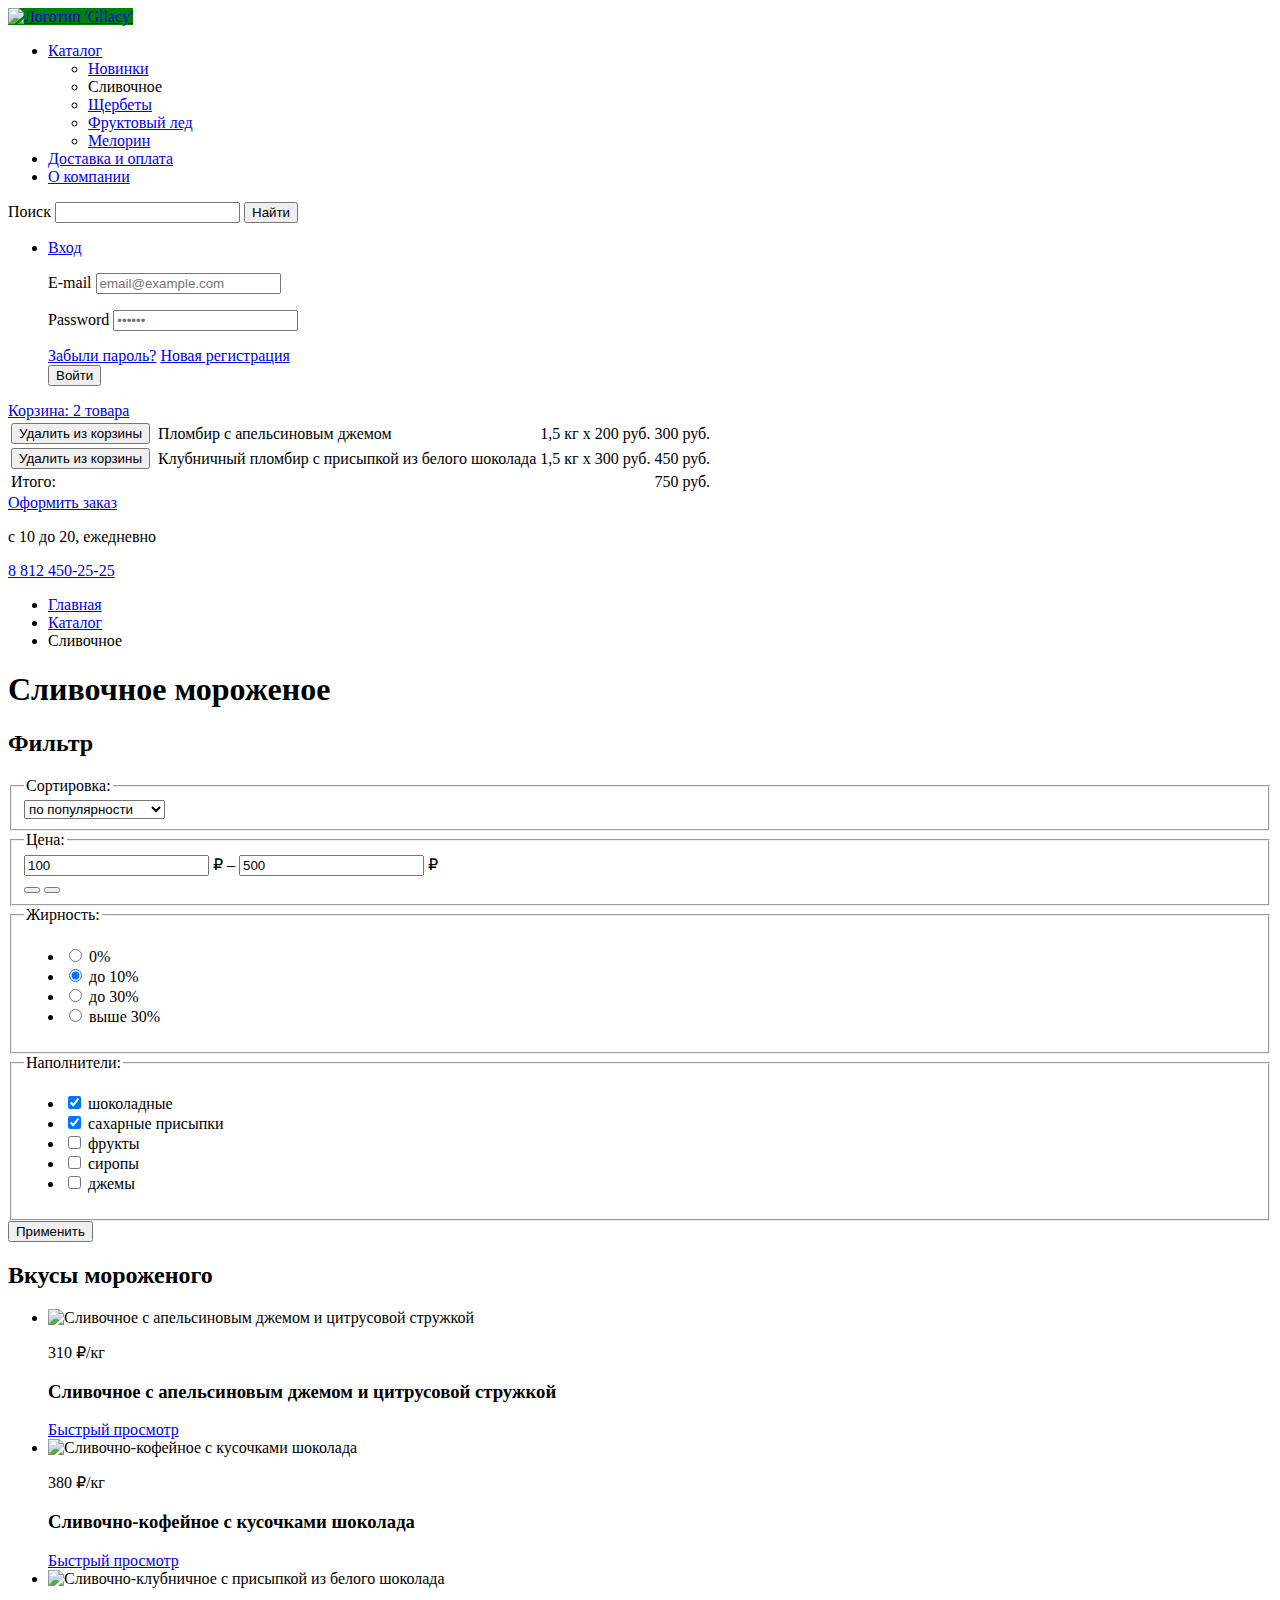
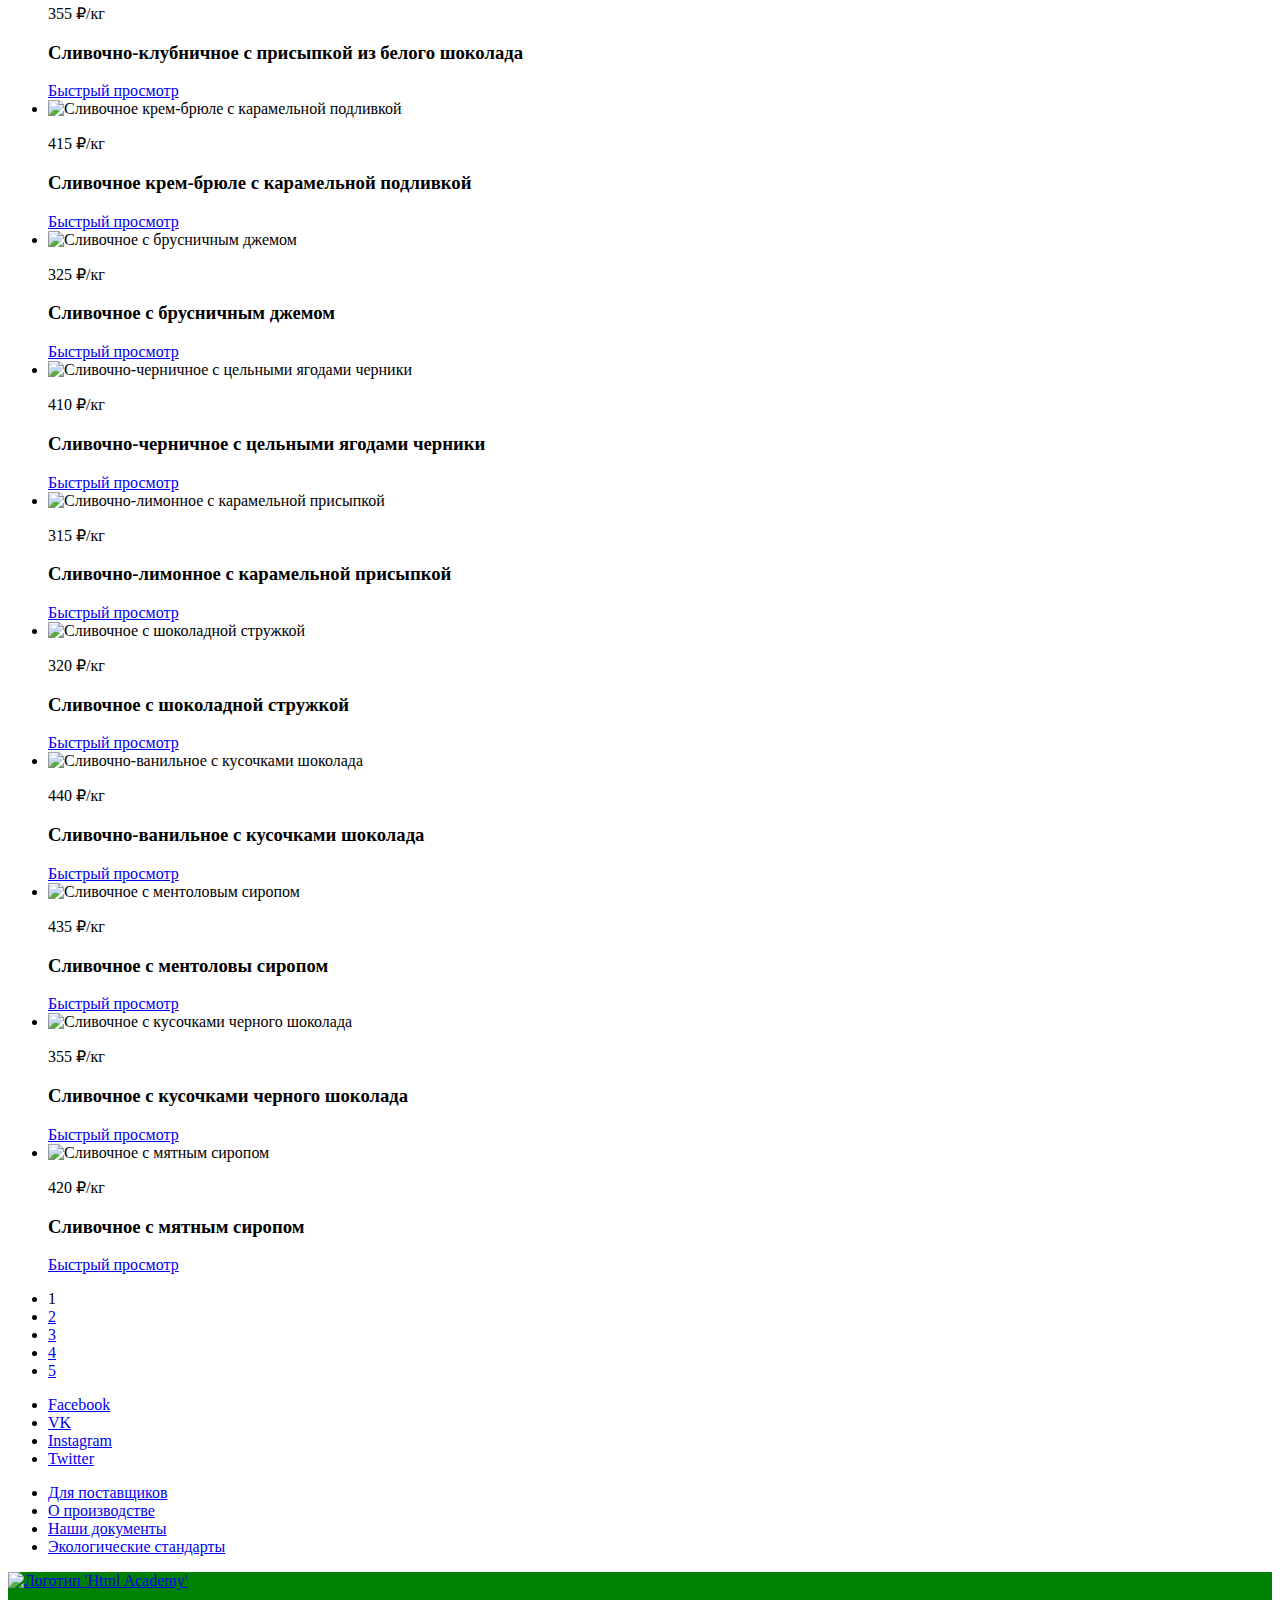
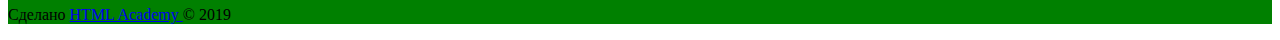
==== catalog.html @ eb8e4ccd "Выполняет разметку" ====
<!DOCTYPE html>
<html lang="ru">

<head>
  <meta charset="utf-8">
  <title>Сливочное мороженое: Gllacy</title>
</head>

<body class="page">

  <header class="page-header">
    <a class="logo-wrapper" href="index.html" style="background-color: green;">
      <img src="img/logo.svg" width="154" height="64" alt="Логотип 'Gllacy'" />
    </a>

    <nav class="nav">
      <ul class="nav__list">
        <li class="nav__item"><a href="#" aria-label="true">Каталог</a>
          <ul class="nav__submenu dropdown" aria-label="Подменю">
            <li class="nav__submenu-item"><a href="#">Новинки</a></li>
            <li class="nav__submenu-item"><a>Сливочное</a></li>
            <li class="nav__submenu-item"><a href="#">Щербеты</a></li>
            <li class="nav__submenu-item"><a href="#">Фруктовый лед</a></li>
            <li class="nav__submenu-item"><a href="#">Мелорин</a></li>
          </ul>
        </li>
        <li class="nav__item"><a href="#">Доставка и оплата</a></li>
        <li class="nav__item"><a href="#">О компании</a></li>
      </ul>
    </nav>

    <div class="header-user">
      <!-- Можно ли скрыть часть формы (aria-label, aria-haspopup) -->

      <form class="search" role="search" action="https://echo.htmlacademy.ru" method="GET">
        <label for="search-field">Поиск</label>
        <input class="search__input" type="search" name="search" id="search-field">
        <button class="search__btn" type="submit">Найти</button>
      </form>

      <ul class="header-user__list">
        <li class="header-user__item"><a href="#" aria-label="Войти в свой аккаунт" aria-haspopup="true">Вход</a>
          <form class="signin" action="https://echo.htmlacademy.ru" method="POST">
            <p>
              <label for="email-field">E-mail</label>
              <input class="signin__input" type="email" name="email" id="email-field" placeholder="email@example.com">
            </p>
            <p>
              <label for="password-field">Password</label>
              <input class="signin__input" type="password" name="password" id="password-field" placeholder="••••••">
            </p>
            <div class="signin__link-wrapper">
              <a class="signin__link" href="#">Забыли пароль?</a>
              <a class="signin__link" href="#">Новая регистрация</a>
            </div>
            <button class="signin__btn" type="submit">Войти</button>
          </form>
        </li>
      </ul>

      <div class="cart">
        <a class="cart__info" href="#" aria-haspopup="true"><span>Корзина: </span>2 товара</a>

        <table class="cart__table">
          <tr class="cart__table-row">
            <!-- кнопка или ссылка? -->
            <td class="cart__table-cell"><button class="cart__table-btn" type="button"><span>Удалить из
                  корзины</span></button></td>
            <td class="cart__table-cell"><img class="cart__table-img"></td>
            <td class="cart__table-cell">Пломбир с апельсиновым джемом</td>
            <td class="cart__table-cell">1,5 кг х 200 руб.</td>
            <td class="cart__table-cell">300 руб.</td>
          </tr>
          <tr class="cart__table-row">
            <td class="cart__table-cell"><button class="cart__table-btn" type="button"><span>Удалить из
                  корзины</span></button></td>
            <td class="cart__table-cell"><img class="cart__table-img"></td>
            <td class="cart__table-cell">Клубничный пломбир с присыпкой из белого шоколада</td>
            <td class="cart__table-cell">1,5 кг х 300 руб.</td>
            <td class="cart__table-cell">450 руб.</td>
          </tr>
          <tr>
            <td colspan="4">Итого:</td>
            <td>750 руб.</td>
          </tr>
        </table>

        <a class="cart__link" href="#">Оформить заказ</a>
      </div>
    </div>

    <div class="header-info">
      <p class="header-info__hours">с 10 до 20, ежедневно</p>
      <p class="header-info__contacts"><a href="tel:+88124502525">8 812 450-25-25</a></p>
    </div>
  </header>

  <main class="page-content">

    <ul class="breadcrumbs breadcrumbs__list">
      <li class="breadcrumbs__item"><a href="index.html" aria-label="На главную страницу">Главная</a></li>
      <li class="breadcrumbs__item"><a href="#" aria-label="В раздел с каталогом">Каталог</a></li>
      <li class="breadcrumbs__item"><a aria-current="page">Сливочное</a></li>
    </ul>
    <h1 class="page-title">Сливочное мороженое</h1>

    <section class="filter">
      <h2>Фильтр</h2>

      <form class="filter__form" action="https://echo.htmlacademy.ru" method="GET">
        <fieldset class="filter__sort">
          <legend class="filter__name">Сортировка:</legend>

          <select class="filter__select" name="sort" id="sort-field">
            <option class="filter__option" value="by-popularity">по популярности</option>
            <option class="filter__option" value="first-lower">сначала недорогие</option>
            <option class="filter__option" value="firt-higher">сначала дорогие</option>
            <option class="filter__option" value="by-fat-amount">по жирности</option>
          </select>
        </fieldset>

        <fieldset class="filter__price">
          <legend class="filter__name">Цена:</legend>

          <div class="filter__price-info">
            <input class="filter__num" type="number" name="min-price" value="100" id="min-input">
            <label class="filter__label" for="min-input">₽</label>
            <!-- не уверена -->
            <span> – </span>
            <input class="filter__num" type="number" name="max-price" value="500" id="max-input">
            <label class="filter__label" for="max-input">₽</label>
          </div>

          <div class="filter__price-range">
            <div class="filter__scale">
              <div class="filter__bar"></div>
            </div>
            <button class="filter__toggle-btn" type="button"></button>
            <button class="filter__toggle-btn" type="button"></button>
          </div>
        </fieldset>

        <fieldset class="filter__fat-amount">
          <legend class="filter__name">Жирность:</legend>

          <ul class="filter__list">
            <li class="filter__item">
              <input class="filter__radio" type="radio" name="fat-amount" id="zero" value="zero">
              <label for="zero">0%</label>
            </li>
            <li class="filter__item">
              <input class="filter__radio" type="radio" name="fat-amount" id="max-ten" value="max-ten" checked>
              <label for="max-ten">до 10%</label>
            </li>
            <li class="filter__item">
              <input class="filter__radio" type="radio" name="fat-amount" id="max-thirty" value="max-thirty">
              <label for="max-thirty">до 30%</label>
            </li>
            <li class="filter__item">
              <input class="filter__radio" type="radio" name="fat-amount" id="up-thirty" value="up-thirty">
              <label for="thirty-up">выше 30%</label>
            </li>
          </ul>
        </fieldset>

        <fieldset class="filter__toppings">
          <legend class="filter__name">Наполнители:</legend>

          <ul class="filter__list">
            <li class="filter__item">
              <input class="filter__checkbox" type="checkbox" name="chocolate" id="chocolate-field" checked>
              <label class="filter__label" for="chocolate-field">шоколадные</label>
            </li>
            <li class="filter__item">
              <input class="filter__checkbox" type="checkbox" name="sprinkles" id="sprinkles-field" checked>
              <label class="filter__label" for="sprinkles-field">сахарные присыпки</label>
            </li>
            <li class="filter__item">
              <input class="filter__checkbox" type="checkbox" name="fruit" id="fruit-field">
              <label class="filter__label" for="fruit-field">фрукты</label>
            </li>
            <li class="filter__item">
              <input class="filter__checkbox" type="checkbox" name="syrup" id="syrup-field">
              <label class="filter__label" for="syrup-field">сиропы</label>
            </li>
            <li class="filter__item">
              <input class="filter__checkbox" type="checkbox" name="jam" id="jam-field">
              <label class="filter__label" for="jam-field">джемы</label>
            </li>
          </ul>
        </fieldset>

        <button class="filter__submit" type="submit">Применить</button>
      </form>
    </section>

    <section class="products">
      <h2>Вкусы мороженого</h2>

      <ul class="products__list">
        <li class="products__item">
          <div class="products__img-wrapper">
            <img src="img/hit-1.jpg" width="267" height="267"
              alt="Сливочное с апельсиновым джемом и цитрусовой стружкой" aria-hidden="true">
          </div>

          <p class="products__price">310 ₽<span>/кг</span></p>
          <h3 class="products__title">Сливочное с апельсиновым джемом и цитрусовой стружкой</h3>
          <a class="products__link" href="#" aria-label="Перейти на детальную страницу">Быстрый просмотр</a>
        </li>

        <li class="products__item">
          <div class="products__img-wrapper">
            <img src="img/hit-1.jpg" width="267" height="267" alt="Сливочно-кофейное с кусочками шоколада"
              aria-hidden="true">
          </div>

          <p class="products__price">380 ₽<span>/кг</span></p>
          <h3 class="products__title">Сливочно-кофейное с кусочками шоколада</h3>
          <a class="products__link" href="#" aria-label="Перейти на детальную страницу">Быстрый просмотр</a>
        </li>

        <li class="products__item">
          <div class="products__img-wrapper">
            <img src="img/hit-1.jpg" width="267" height="267" alt="Сливочно-клубничное с присыпкой из белого шоколада"
              aria-hidden="true">
          </div>

          <p class="products__price">355 ₽<span>/кг</span></p>
          <h3 class="products__title">Сливочно-клубничное с присыпкой из белого шоколада</h3>
          <a class="products__link" href="#" aria-label="Перейти на детальную страницу">Быстрый просмотр</a>
        </li>

        <li class="products__item">
          <div class="products__img-wrapper">
            <img src="img/hit-1.jpg" width="267" height="267" alt="Сливочное крем-брюле с карамельной подливкой"
              aria-hidden="true">
          </div>

          <p class="products__price">415 ₽<span>/кг</span></p>
          <h3 class="products__title">Сливочное крем-брюле с карамельной подливкой</h3>
          <a class="products__link" href="#" aria-label="Перейти на детальную страницу">Быстрый просмотр</a>
        </li>

        <li class="products__item">
          <div class="products__img-wrapper">
            <img src="img/hit-1.jpg" width="267" height="267" alt="Сливочное с брусничным джемом" aria-hidden="true">
          </div>

          <p class="products__price">325 ₽<span>/кг</span></p>
          <h3 class="products__title">Сливочное с брусничным джемом</h3>
          <a class="products__link" href="#" aria-label="Перейти на детальную страницу">Быстрый просмотр</a>
        </li>

        <li class="products__item">
          <div class="products__img-wrapper">
            <img src="img/hit-1.jpg" width="267" height="267" alt="Сливочно-черничное с цельными ягодами черники"
              aria-hidden="true">
          </div>

          <p class="products__price">410 ₽<span>/кг</span></p>
          <h3 class="products__title">Сливочно-черничное с цельными ягодами черники</h3>
          <a class="products__link" href="#" aria-label="Перейти на детальную страницу">Быстрый просмотр</a>
        </li>

        <li class="products__item">
          <div class="products__img-wrapper">
            <img src="img/hit-1.jpg" width="267" height="267" alt="Сливочно-лимонное с карамельной присыпкой"
              aria-hidden="true">
          </div>

          <p class="products__price">315 ₽<span>/кг</span></p>
          <h3 class="products__title">Сливочно-лимонное с карамельной присыпкой</h3>
          <a class="products__link" href="#" aria-label="Перейти на детальную страницу">Быстрый просмотр</a>
        </li>

        <li class="products__item">
          <div class="products__img-wrapper">
            <img src="img/hit-1.jpg" width="267" height="267" alt="Сливочное с шоколадной стружкой" aria-hidden="true">
          </div>

          <p class="products__price">320 ₽<span>/кг</span></p>
          <h3 class="products__title">Сливочное с шоколадной стружкой</h3>
          <a class="products__link" href="#" aria-label="Перейти на детальную страницу">Быстрый просмотр</a>
        </li>

        <li class="products__item">
          <div class="products__img-wrapper">
            <img src="img/hit-1.jpg" width="267" height="267" alt="Сливочно-ванильное с кусочками шоколада"
              aria-hidden="true">
          </div>

          <p class="products__price">440 ₽<span>/кг</span></p>
          <h3 class="products__title">Сливочно-ванильное с кусочками шоколада
          </h3>
          <a class="products__link" href="#" aria-label="Перейти на детальную страницу">Быстрый просмотр</a>
        </li>

        <li class="products__item">
          <div class="products__img-wrapper">
            <img src="img/hit-1.jpg" width="267" height="267" alt="Сливочноe с ментоловым сиропом" aria-hidden="true">
          </div>

          <p class="products__price">435 ₽<span>/кг</span></p>
          <h3 class="products__title">Сливочноe с ментоловы сиропом</h3>
          <a class="products__link" href="#" aria-label="Перейти на детальную страницу">Быстрый просмотр</a>
        </li>

        <li class="products__item">
          <div class="products__img-wrapper">
            <img src="img/hit-1.jpg" width="267" height="267" alt="Сливочное с кусочками черного шоколада"
              aria-hidden="true">
          </div>

          <p class="products__price">355 ₽<span>/кг</span></p>
          <h3 class="products__title">Сливочное с кусочками черного шоколада</h3>
          <a class="products__link" href="#" aria-label="Перейти на детальную страницу">Быстрый просмотр</a>
        </li>

        <li class="products__item">
          <div class="products__img-wrapper">
            <img src="img/hit-1.jpg" width="267" height="267" alt="Сливочное с мятным сиропом" aria-hidden="true">
          </div>

          <p class="products__price">420 ₽<span>/кг</span></p>
          <h3 class="products__title">Сливочное с мятным сиропом</h3>
          <a class="products__link" href="#" aria-label="Перейти на детальную страницу">Быстрый просмотр</a>
        </li>
      </ul>

      <div class="pagination">
        <a class="pagination__btn prev" aria-disabled="true" aria-label="Назад"></a>

        <ul class="pagination__list" aria-label="Страницы">
          <li class="pagination__item"><a aria-current="page">1</a></li>
          <li class="pagination__item"><a href="#">2</a></li>
          <li class="pagination__item"><a href="#">3</a></li>
          <li class="pagination__item"><a href="#">4</a></li>
          <li class="pagination__item"><a href="#">5</a></li>
        </ul>

        <a class="pagination__btn next" href="#" aria-label="Вперёд"></a>
      </div>
    </section>
  </main>

  <footer class="page-footer">

    <ul class="social social__list">
      <li class="social__item"><a href="#" aria-label="В фейсбук">Facebook</a></li>
      <li class="social__item"><a href="#" aria-label="Вконтакте">VK</a></li>
      <li class="social__item"><a href="#" aria-label="В Инстаграм">Instagram</a></li>
      <li class="social__item"><a href="#" aria-label="В Твиттер">Twitter</a></li>
    </ul>

    <ul class="footer-nav footer-nav__list">
      <li class="footer-nav__item"><a href="#">Для поставщиков</a></li>
      <li class="footer-nav__item"><a href="#">О производстве</a></li>
      <li class="footer-nav__item"><a href="#">Наши документы</a></li>
      <li class="footer-nav__item"><a href="#">Экологические стандарты</a></li>
    </ul>

    <div class="copyright" style="background-color: green;">

      <a class="copyright__logo-link" href="https://htmlacademy.ru/intensive/htmlcss" target="_blank">
        <img class="copyright__logo" src="img/logo-htmlacademy.svg" width="108" height="39"
          alt="Логотип 'Html Academy'">
      </a>

      <p class="copyright__txt">
        Сделано
        <a class="copyright__link" href="https://htmlacademy.ru/intensive/htmlcss" target="_blank">
          HTML Academy
        </a>
        © 2019
      </p>
    </div>
  </footer>

</body>

</html>
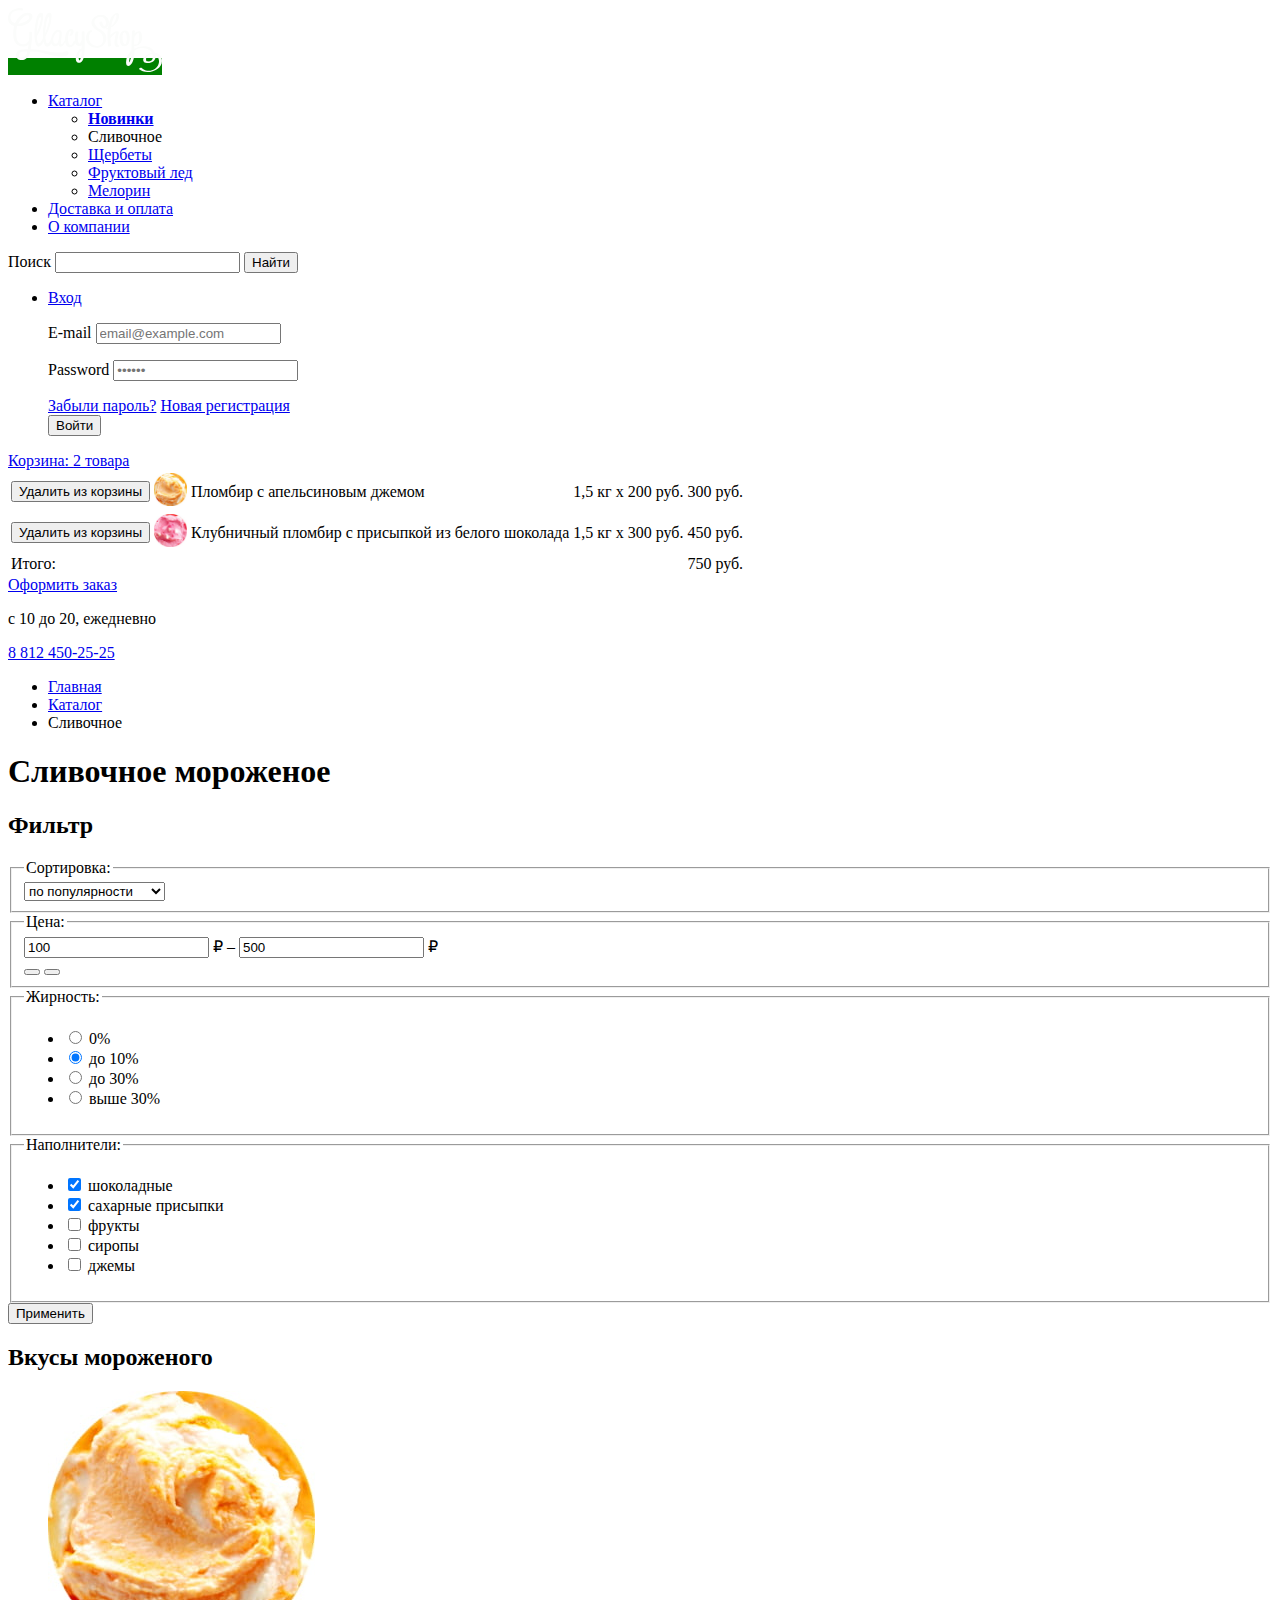
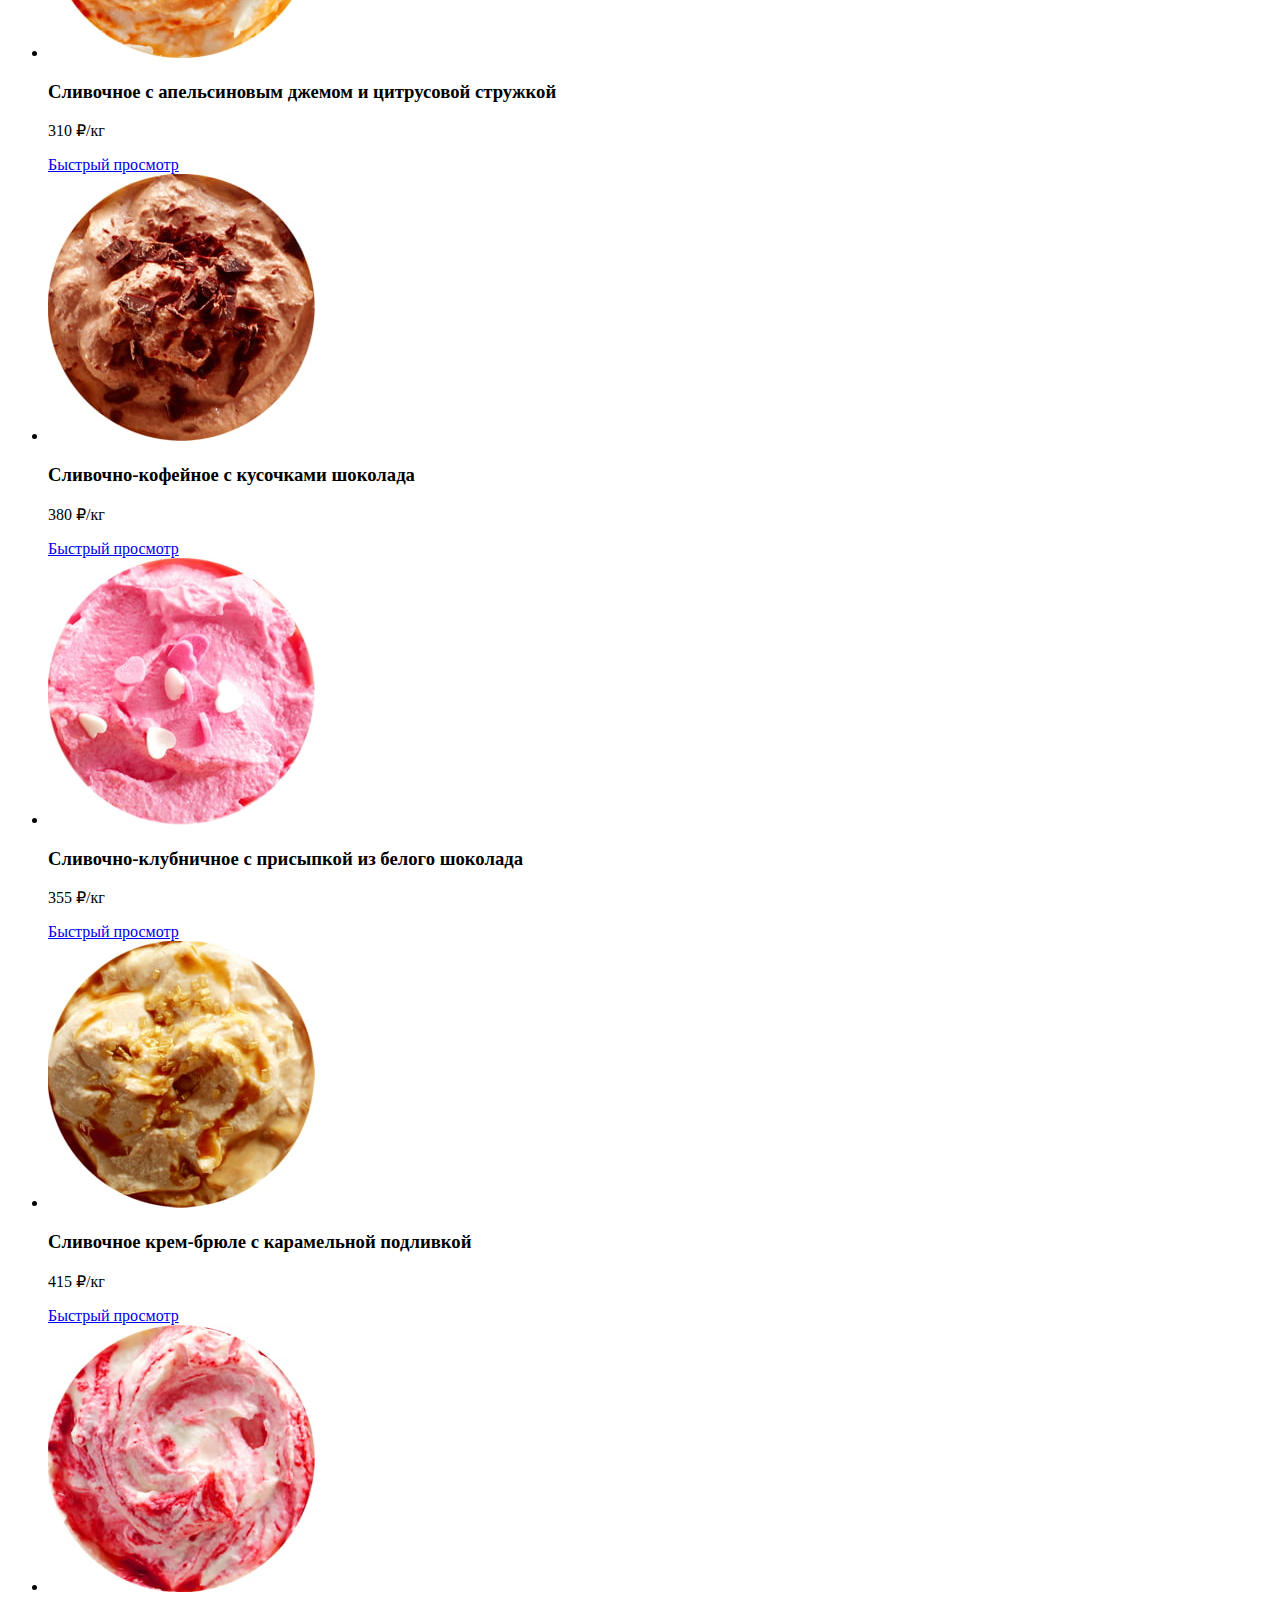
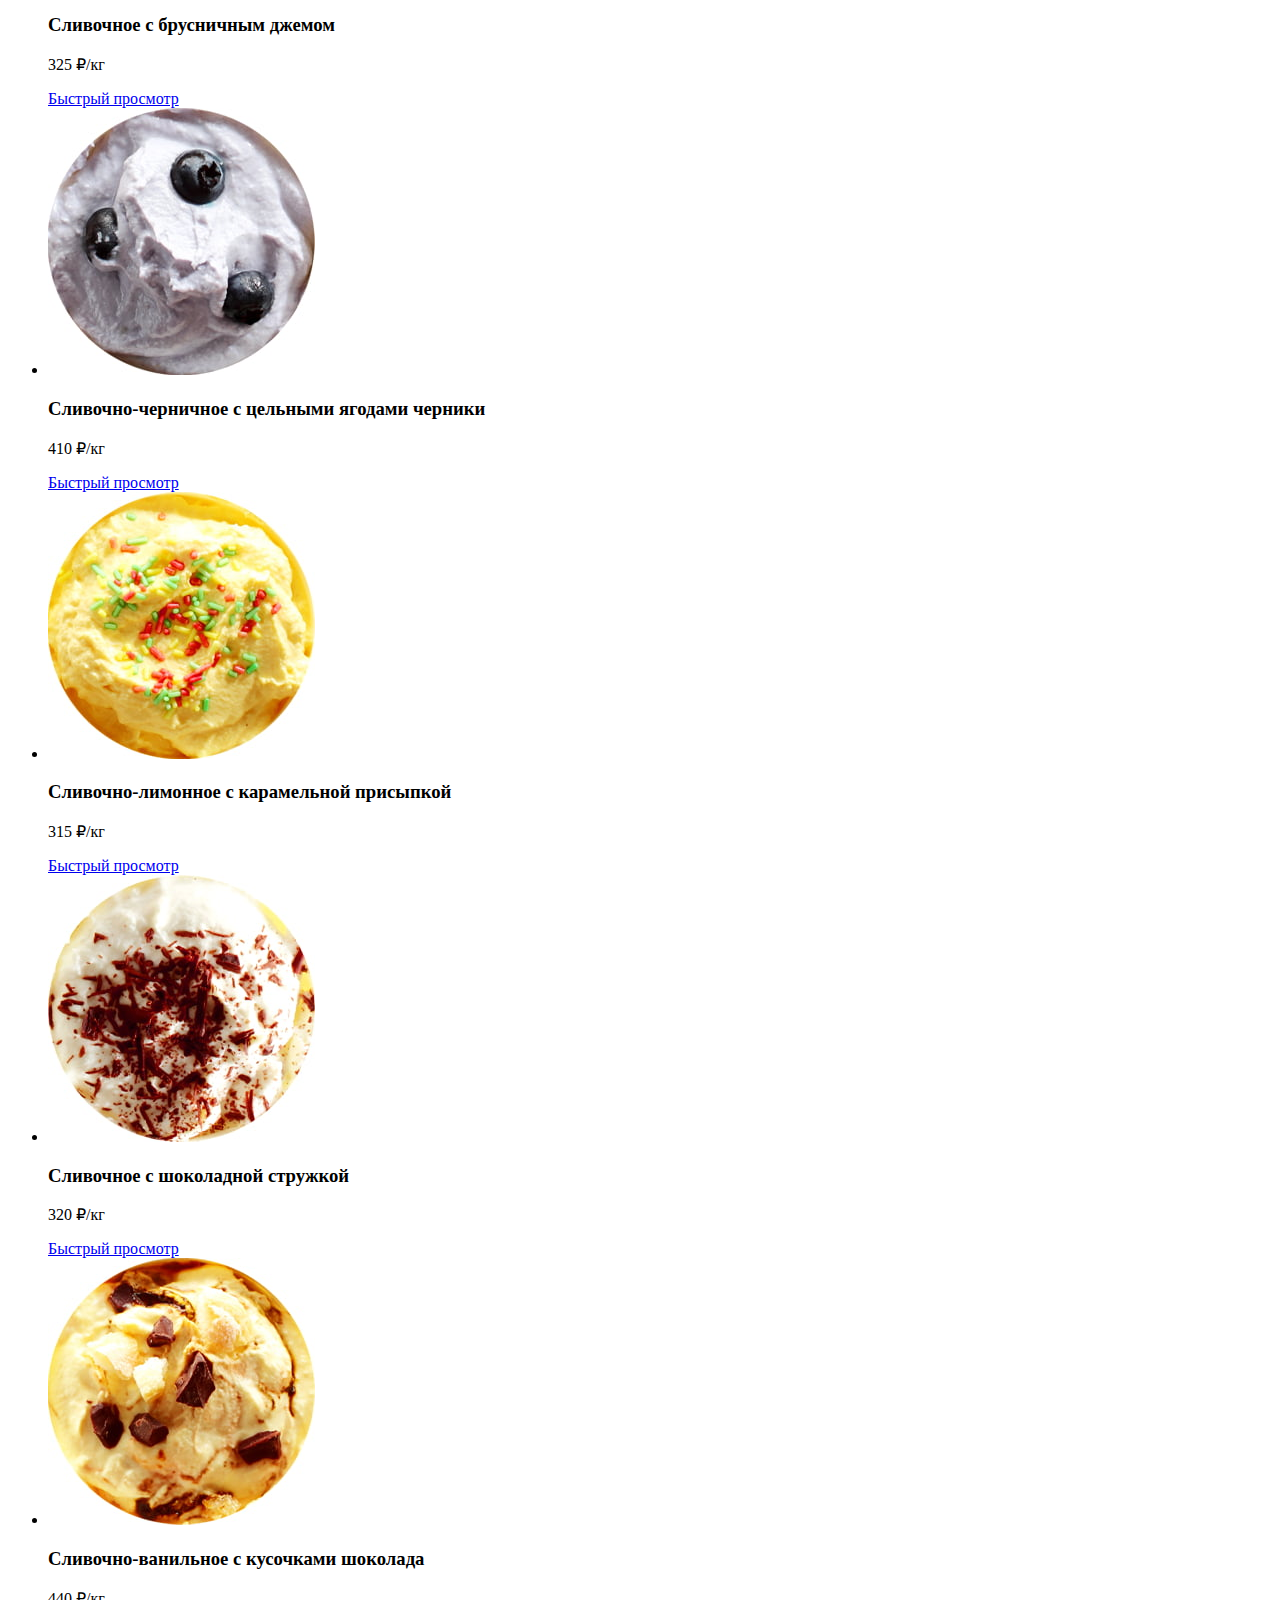
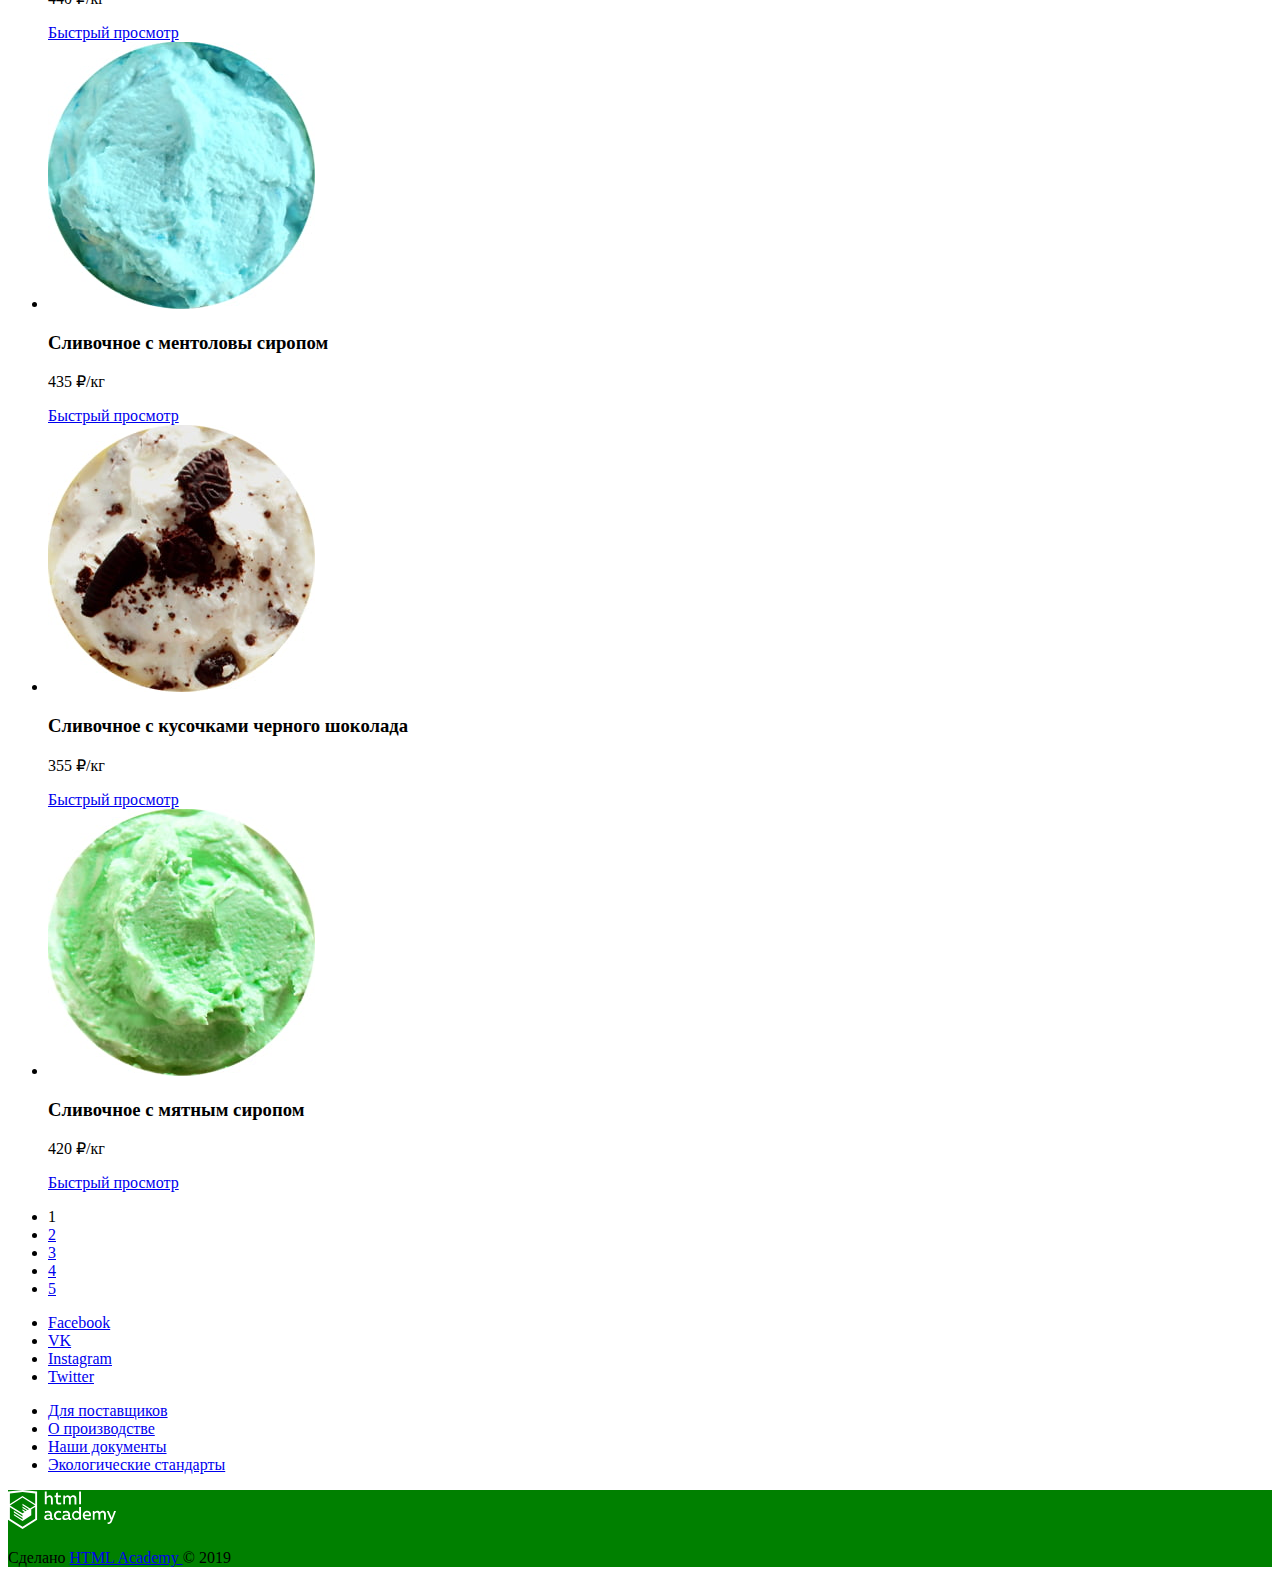
==== commit 2ac42f1e: "Добавляет графику" ====
--- a/catalog.html
+++ b/catalog.html
@@ -10,14 +10,14 @@
 
   <header class="page-header">
     <a class="logo-wrapper" href="index.html" style="background-color: green;">
-      <img src="img/logo.svg" width="154" height="64" alt="Логотип 'Gllacy'" />
+      <img src="img/gllacy-logo.svg" width="154" height="64" alt="Логотип 'Gllacy'" />
     </a>
 
     <nav class="nav">
       <ul class="nav__list">
         <li class="nav__item"><a href="#" aria-label="true">Каталог</a>
           <ul class="nav__submenu dropdown" aria-label="Подменю">
-            <li class="nav__submenu-item"><a href="#">Новинки</a></li>
+            <li class="nav__submenu-item"><a href="#"><b>Новинки</b></a></li>
             <li class="nav__submenu-item"><a>Сливочное</a></li>
             <li class="nav__submenu-item"><a href="#">Щербеты</a></li>
             <li class="nav__submenu-item"><a href="#">Фруктовый лед</a></li>
@@ -66,21 +66,27 @@
             <!-- кнопка или ссылка? -->
             <td class="cart__table-cell"><button class="cart__table-btn" type="button"><span>Удалить из
                   корзины</span></button></td>
-            <td class="cart__table-cell"><img class="cart__table-img"></td>
+            <td class="cart__table-cell"><img class="cart__table-img" src="img/product-1.jpg" width="33" height="33"
+                alt="Пломбир с апельсиновым джемом" aria-hidden="true"></td>
             <td class="cart__table-cell">Пломбир с апельсиновым джемом</td>
-            <td class="cart__table-cell">1,5 кг х 200 руб.</td>
+            <td class="cart__table-cell">1,5 кг</td>
+            <td class="cart__table-cell">х</td>
+            <td class="cart__table-cell">200 руб.</td>
             <td class="cart__table-cell">300 руб.</td>
           </tr>
           <tr class="cart__table-row">
             <td class="cart__table-cell"><button class="cart__table-btn" type="button"><span>Удалить из
                   корзины</span></button></td>
-            <td class="cart__table-cell"><img class="cart__table-img"></td>
+            <td class="cart__table-cell"><img class="cart__table-img" src="img/product-3.jpg" width="33" height="33"
+                alt="Клубничный пломбир с присыпкой из белого шоколада" aria-hidden="true"></td>
             <td class="cart__table-cell">Клубничный пломбир с присыпкой из белого шоколада</td>
-            <td class="cart__table-cell">1,5 кг х 300 руб.</td>
+            <td class="cart__table-cell">1,5 кг</td>
+            <td class="cart__table-cell">х</td>
+            <td class="cart__table-cell">300 руб.</td>
             <td class="cart__table-cell">450 руб.</td>
           </tr>
           <tr>
-            <td colspan="4">Итого:</td>
+            <td colspan="6">Итого:</td>
             <td>750 руб.</td>
           </tr>
         </table>
@@ -102,6 +108,7 @@
       <li class="breadcrumbs__item"><a href="#" aria-label="В раздел с каталогом">Каталог</a></li>
       <li class="breadcrumbs__item"><a aria-current="page">Сливочное</a></li>
     </ul>
+
     <h1 class="page-title">Сливочное мороженое</h1>
 
     <section class="filter">
@@ -200,130 +207,132 @@
       <ul class="products__list">
         <li class="products__item">
           <div class="products__img-wrapper">
-            <img src="img/hit-1.jpg" width="267" height="267"
+            <img src="img/product-1.jpg" width="267" height="267"
               alt="Сливочное с апельсиновым джемом и цитрусовой стружкой" aria-hidden="true">
           </div>
 
+          <h3 class="products__title">Сливочное с апельсиновым джемом и цитрусовой стружкой</h3>
           <p class="products__price">310 ₽<span>/кг</span></p>
-          <h3 class="products__title">Сливочное с апельсиновым джемом и цитрусовой стружкой</h3>
-          <a class="products__link" href="#" aria-label="Перейти на детальную страницу">Быстрый просмотр</a>
-        </li>
-
-        <li class="products__item">
-          <div class="products__img-wrapper">
-            <img src="img/hit-1.jpg" width="267" height="267" alt="Сливочно-кофейное с кусочками шоколада"
-              aria-hidden="true">
-          </div>
-
+          <a class="products__link" href="#" aria-label="Перейти на детальную страницу">Быстрый просмотр</a>
+        </li>
+
+        <li class="products__item">
+          <div class="products__img-wrapper">
+            <img src="img/product-2.jpg" width="267" height="267" alt="Сливочно-кофейное с кусочками шоколада"
+              aria-hidden="true">
+          </div>
+
+          <h3 class="products__title">Сливочно-кофейное с кусочками шоколада</h3>
           <p class="products__price">380 ₽<span>/кг</span></p>
-          <h3 class="products__title">Сливочно-кофейное с кусочками шоколада</h3>
-          <a class="products__link" href="#" aria-label="Перейти на детальную страницу">Быстрый просмотр</a>
-        </li>
-
-        <li class="products__item">
-          <div class="products__img-wrapper">
-            <img src="img/hit-1.jpg" width="267" height="267" alt="Сливочно-клубничное с присыпкой из белого шоколада"
-              aria-hidden="true">
-          </div>
-
+          <a class="products__link" href="#" aria-label="Перейти на детальную страницу">Быстрый просмотр</a>
+        </li>
+
+        <li class="products__item">
+          <div class="products__img-wrapper">
+            <img src="img/product-3.jpg" width="267" height="267"
+              alt="Сливочно-клубничное с присыпкой из белого шоколада" aria-hidden="true">
+          </div>
+
+          <h3 class="products__title">Сливочно-клубничное с присыпкой из белого шоколада</h3>
           <p class="products__price">355 ₽<span>/кг</span></p>
-          <h3 class="products__title">Сливочно-клубничное с присыпкой из белого шоколада</h3>
-          <a class="products__link" href="#" aria-label="Перейти на детальную страницу">Быстрый просмотр</a>
-        </li>
-
-        <li class="products__item">
-          <div class="products__img-wrapper">
-            <img src="img/hit-1.jpg" width="267" height="267" alt="Сливочное крем-брюле с карамельной подливкой"
-              aria-hidden="true">
-          </div>
-
+          <a class="products__link" href="#" aria-label="Перейти на детальную страницу">Быстрый просмотр</a>
+        </li>
+
+        <li class="products__item">
+          <div class="products__img-wrapper">
+            <img src="img/product-4.jpg" width="267" height="267" alt="Сливочное крем-брюле с карамельной подливкой"
+              aria-hidden="true">
+          </div>
+
+          <h3 class="products__title">Сливочное крем-брюле с карамельной подливкой</h3>
           <p class="products__price">415 ₽<span>/кг</span></p>
-          <h3 class="products__title">Сливочное крем-брюле с карамельной подливкой</h3>
-          <a class="products__link" href="#" aria-label="Перейти на детальную страницу">Быстрый просмотр</a>
-        </li>
-
-        <li class="products__item">
-          <div class="products__img-wrapper">
-            <img src="img/hit-1.jpg" width="267" height="267" alt="Сливочное с брусничным джемом" aria-hidden="true">
-          </div>
-
+          <a class="products__link" href="#" aria-label="Перейти на детальную страницу">Быстрый просмотр</a>
+        </li>
+
+        <li class="products__item">
+          <div class="products__img-wrapper">
+            <img src="img/product-5.jpg" width="267" height="267" alt="Сливочное с брусничным джемом"
+              aria-hidden="true">
+          </div>
+
+          <h3 class="products__title">Сливочное с брусничным джемом</h3>
           <p class="products__price">325 ₽<span>/кг</span></p>
-          <h3 class="products__title">Сливочное с брусничным джемом</h3>
-          <a class="products__link" href="#" aria-label="Перейти на детальную страницу">Быстрый просмотр</a>
-        </li>
-
-        <li class="products__item">
-          <div class="products__img-wrapper">
-            <img src="img/hit-1.jpg" width="267" height="267" alt="Сливочно-черничное с цельными ягодами черники"
-              aria-hidden="true">
-          </div>
-
+          <a class="products__link" href="#" aria-label="Перейти на детальную страницу">Быстрый просмотр</a>
+        </li>
+
+        <li class="products__item">
+          <div class="products__img-wrapper">
+            <img src="img/product-6.jpg" width="267" height="267" alt="Сливочно-черничное с цельными ягодами черники"
+              aria-hidden="true">
+          </div>
+
+          <h3 class="products__title">Сливочно-черничное с цельными ягодами черники</h3>
           <p class="products__price">410 ₽<span>/кг</span></p>
-          <h3 class="products__title">Сливочно-черничное с цельными ягодами черники</h3>
-          <a class="products__link" href="#" aria-label="Перейти на детальную страницу">Быстрый просмотр</a>
-        </li>
-
-        <li class="products__item">
-          <div class="products__img-wrapper">
-            <img src="img/hit-1.jpg" width="267" height="267" alt="Сливочно-лимонное с карамельной присыпкой"
-              aria-hidden="true">
-          </div>
-
+          <a class="products__link" href="#" aria-label="Перейти на детальную страницу">Быстрый просмотр</a>
+        </li>
+
+        <li class="products__item">
+          <div class="products__img-wrapper">
+            <img src="img/product-7.jpg" width="267" height="267" alt="Сливочно-лимонное с карамельной присыпкой"
+              aria-hidden="true">
+          </div>
+
+          <h3 class="products__title">Сливочно-лимонное с карамельной присыпкой</h3>
           <p class="products__price">315 ₽<span>/кг</span></p>
-          <h3 class="products__title">Сливочно-лимонное с карамельной присыпкой</h3>
-          <a class="products__link" href="#" aria-label="Перейти на детальную страницу">Быстрый просмотр</a>
-        </li>
-
-        <li class="products__item">
-          <div class="products__img-wrapper">
-            <img src="img/hit-1.jpg" width="267" height="267" alt="Сливочное с шоколадной стружкой" aria-hidden="true">
-          </div>
-
+          <a class="products__link" href="#" aria-label="Перейти на детальную страницу">Быстрый просмотр</a>
+        </li>
+
+        <li class="products__item">
+          <div class="products__img-wrapper">
+            <img src="img/product-8.jpg" width="267" height="267" alt="Сливочное с шоколадной стружкой"
+              aria-hidden="true">
+          </div>
+
+          <h3 class="products__title">Сливочное с шоколадной стружкой</h3>
           <p class="products__price">320 ₽<span>/кг</span></p>
-          <h3 class="products__title">Сливочное с шоколадной стружкой</h3>
-          <a class="products__link" href="#" aria-label="Перейти на детальную страницу">Быстрый просмотр</a>
-        </li>
-
-        <li class="products__item">
-          <div class="products__img-wrapper">
-            <img src="img/hit-1.jpg" width="267" height="267" alt="Сливочно-ванильное с кусочками шоколада"
-              aria-hidden="true">
-          </div>
-
+          <a class="products__link" href="#" aria-label="Перейти на детальную страницу">Быстрый просмотр</a>
+        </li>
+
+        <li class="products__item">
+          <div class="products__img-wrapper">
+            <img src="img/product-9.jpg" width="267" height="267" alt="Сливочно-ванильное с кусочками шоколада"
+              aria-hidden="true">
+          </div>
+
+          <h3 class="products__title">Сливочно-ванильное с кусочками шоколада</h3>
           <p class="products__price">440 ₽<span>/кг</span></p>
-          <h3 class="products__title">Сливочно-ванильное с кусочками шоколада
-          </h3>
-          <a class="products__link" href="#" aria-label="Перейти на детальную страницу">Быстрый просмотр</a>
-        </li>
-
-        <li class="products__item">
-          <div class="products__img-wrapper">
-            <img src="img/hit-1.jpg" width="267" height="267" alt="Сливочноe с ментоловым сиропом" aria-hidden="true">
-          </div>
-
+          <a class="products__link" href="#" aria-label="Перейти на детальную страницу">Быстрый просмотр</a>
+        </li>
+
+        <li class="products__item">
+          <div class="products__img-wrapper">
+            <img src="img/product-10.jpg" width="267" height="267" alt="Сливочноe с ментоловым сиропом"
+              aria-hidden="true">
+          </div>
+
+          <h3 class="products__title">Сливочноe с ментоловы сиропом</h3>
           <p class="products__price">435 ₽<span>/кг</span></p>
-          <h3 class="products__title">Сливочноe с ментоловы сиропом</h3>
-          <a class="products__link" href="#" aria-label="Перейти на детальную страницу">Быстрый просмотр</a>
-        </li>
-
-        <li class="products__item">
-          <div class="products__img-wrapper">
-            <img src="img/hit-1.jpg" width="267" height="267" alt="Сливочное с кусочками черного шоколада"
-              aria-hidden="true">
-          </div>
-
+          <a class="products__link" href="#" aria-label="Перейти на детальную страницу">Быстрый просмотр</a>
+        </li>
+
+        <li class="products__item">
+          <div class="products__img-wrapper">
+            <img src="img/product-11.jpg" width="267" height="267" alt="Сливочное с кусочками черного шоколада"
+              aria-hidden="true">
+          </div>
+
+          <h3 class="products__title">Сливочное с кусочками черного шоколада</h3>
           <p class="products__price">355 ₽<span>/кг</span></p>
-          <h3 class="products__title">Сливочное с кусочками черного шоколада</h3>
-          <a class="products__link" href="#" aria-label="Перейти на детальную страницу">Быстрый просмотр</a>
-        </li>
-
-        <li class="products__item">
-          <div class="products__img-wrapper">
-            <img src="img/hit-1.jpg" width="267" height="267" alt="Сливочное с мятным сиропом" aria-hidden="true">
-          </div>
-
+          <a class="products__link" href="#" aria-label="Перейти на детальную страницу">Быстрый просмотр</a>
+        </li>
+
+        <li class="products__item">
+          <div class="products__img-wrapper">
+            <img src="img/product-12.jpg" width="267" height="267" alt="Сливочное с мятным сиропом" aria-hidden="true">
+          </div>
+
+          <h3 class="products__title">Сливочное с мятным сиропом</h3>
           <p class="products__price">420 ₽<span>/кг</span></p>
-          <h3 class="products__title">Сливочное с мятным сиропом</h3>
           <a class="products__link" href="#" aria-label="Перейти на детальную страницу">Быстрый просмотр</a>
         </li>
       </ul>
@@ -363,8 +372,7 @@
     <div class="copyright" style="background-color: green;">
 
       <a class="copyright__logo-link" href="https://htmlacademy.ru/intensive/htmlcss" target="_blank">
-        <img class="copyright__logo" src="img/logo-htmlacademy.svg" width="108" height="39"
-          alt="Логотип 'Html Academy'">
+        <img class="copyright__logo" src="img/html-logo.svg" width="108" height="39" alt="Логотип 'Html Academy'">
       </a>
 
       <p class="copyright__txt">
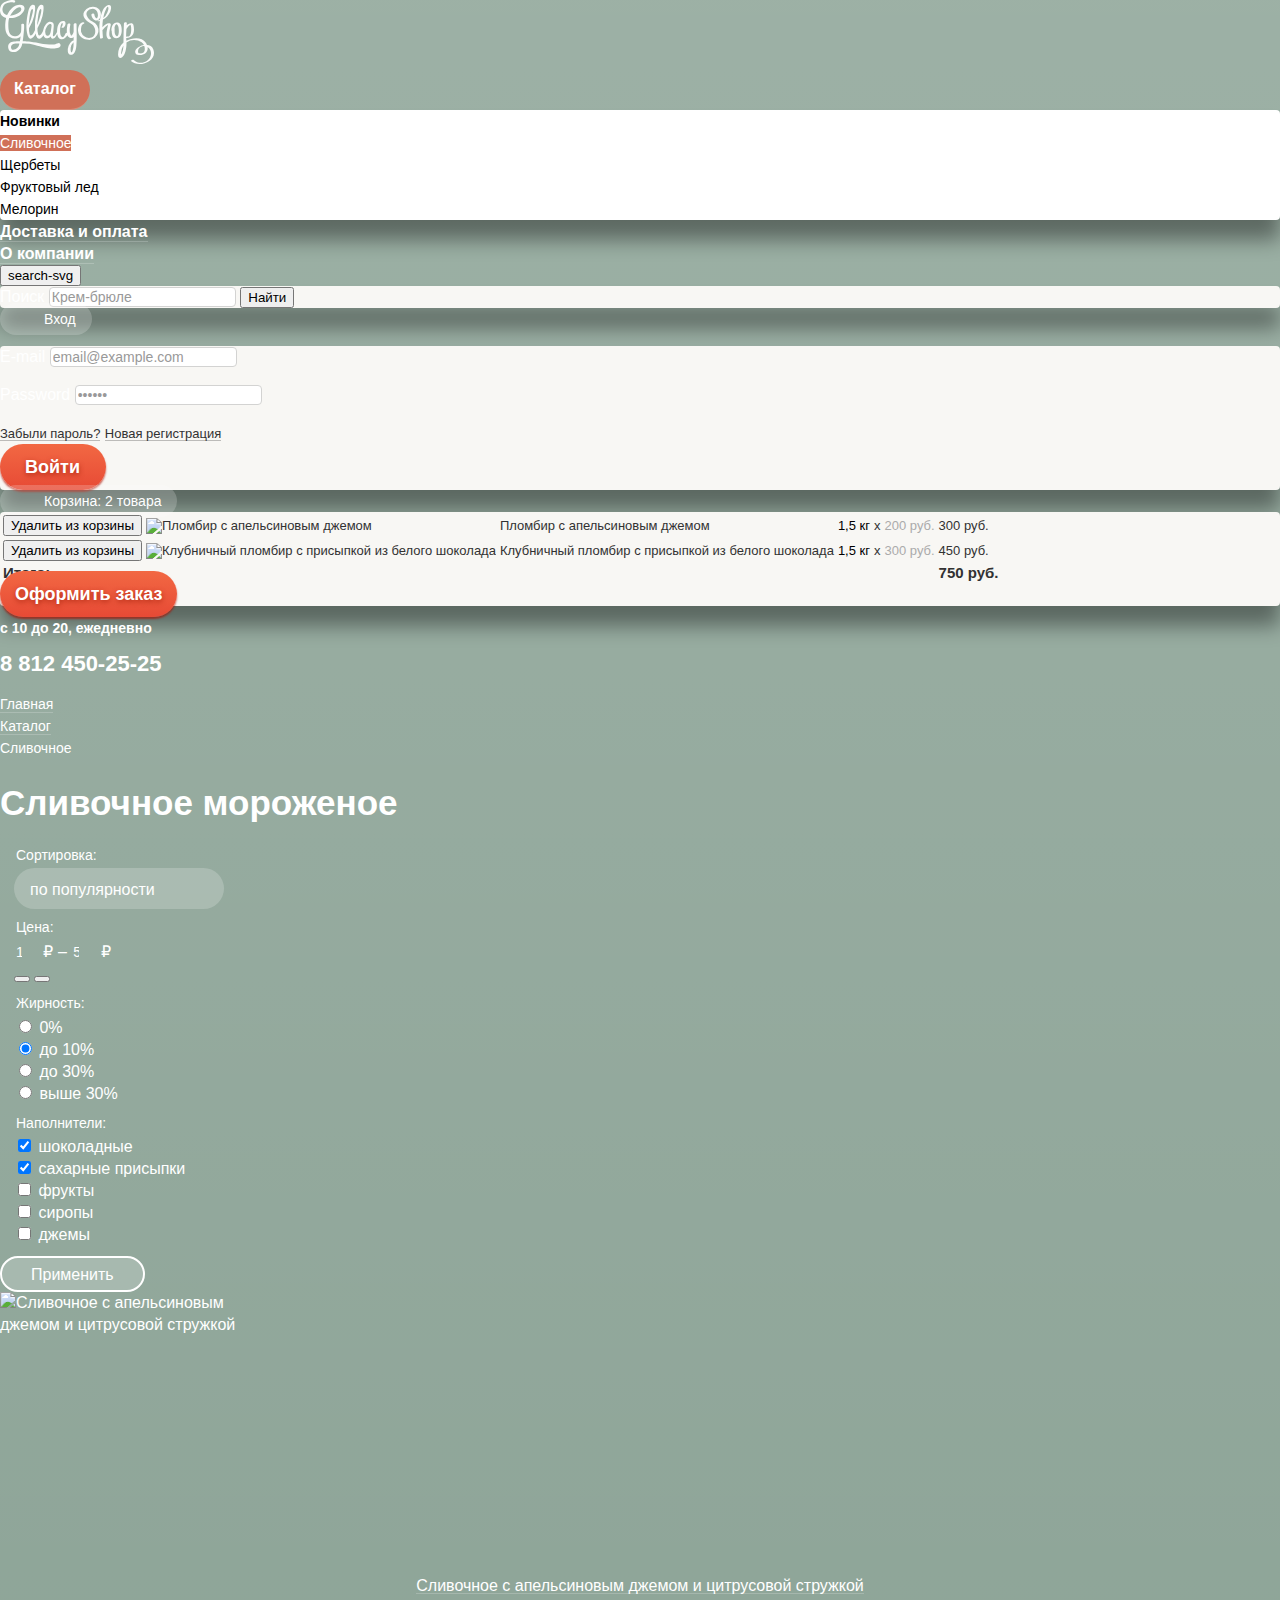
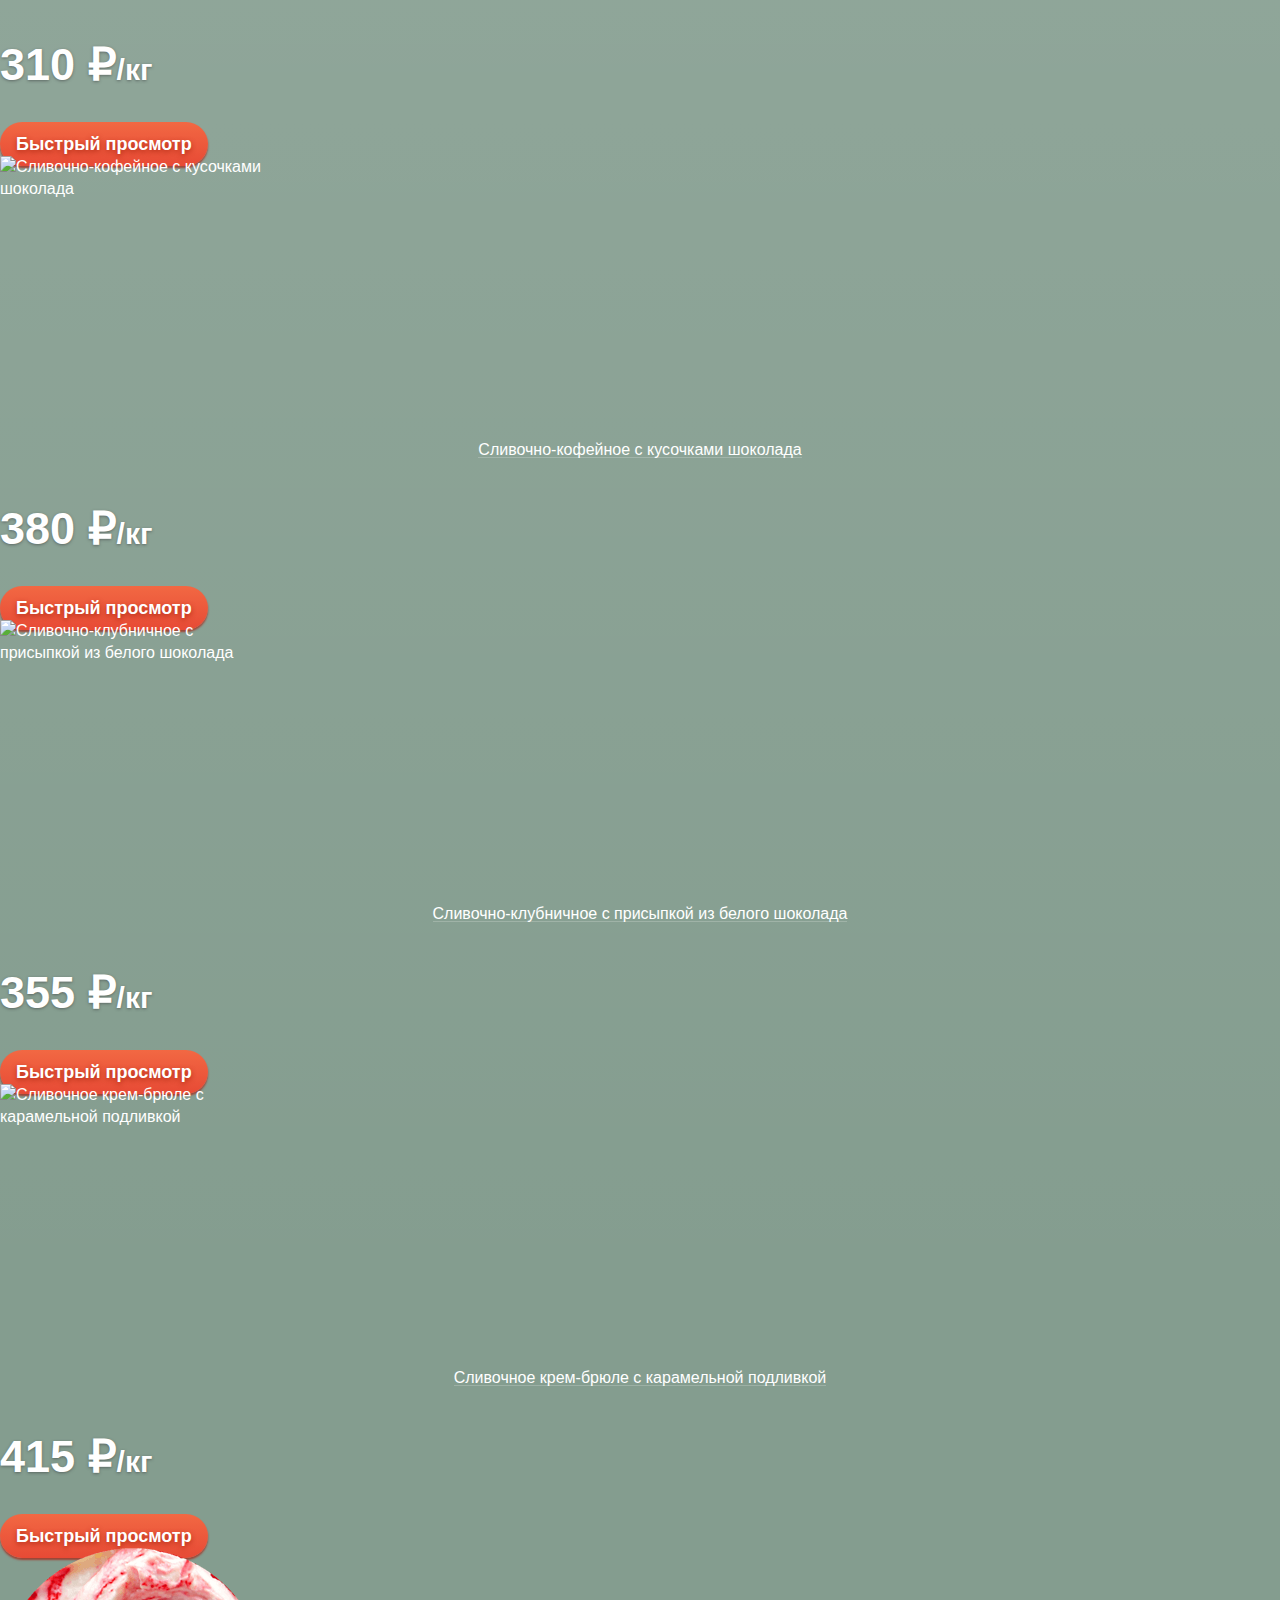
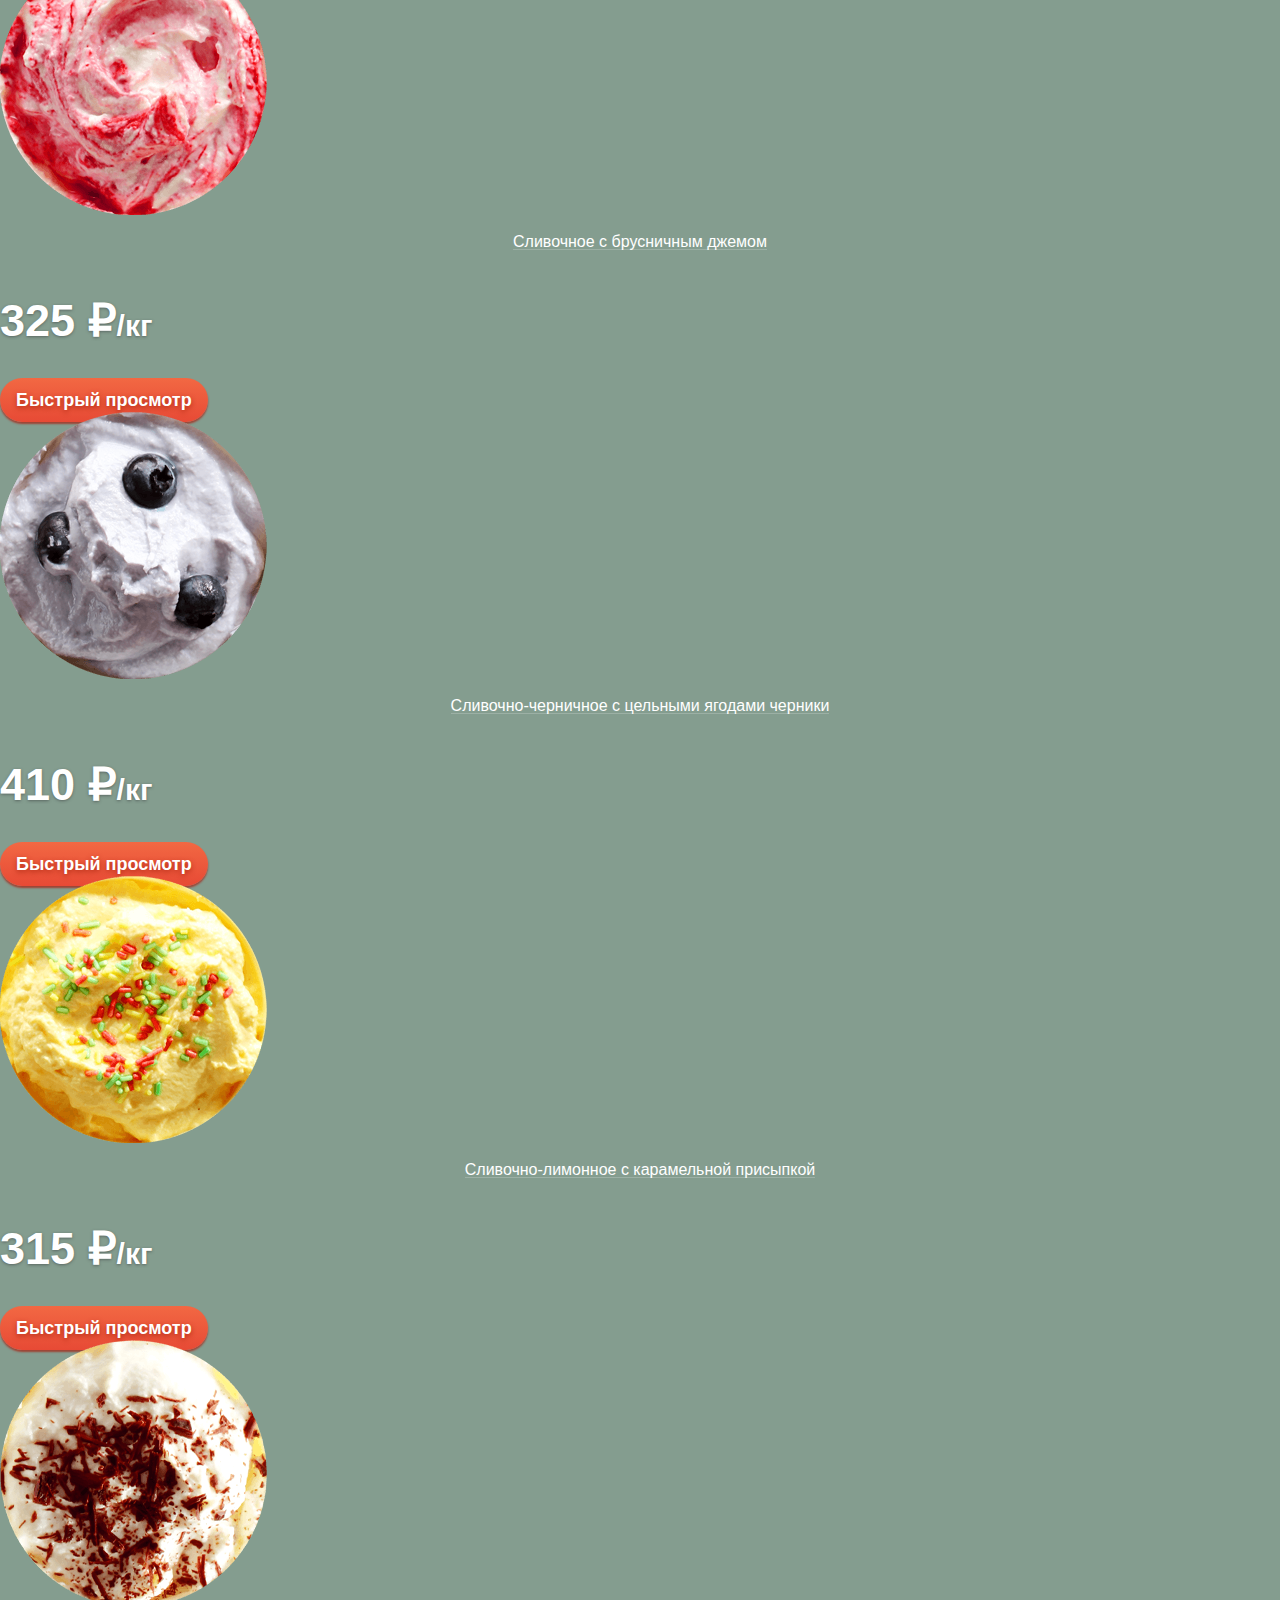
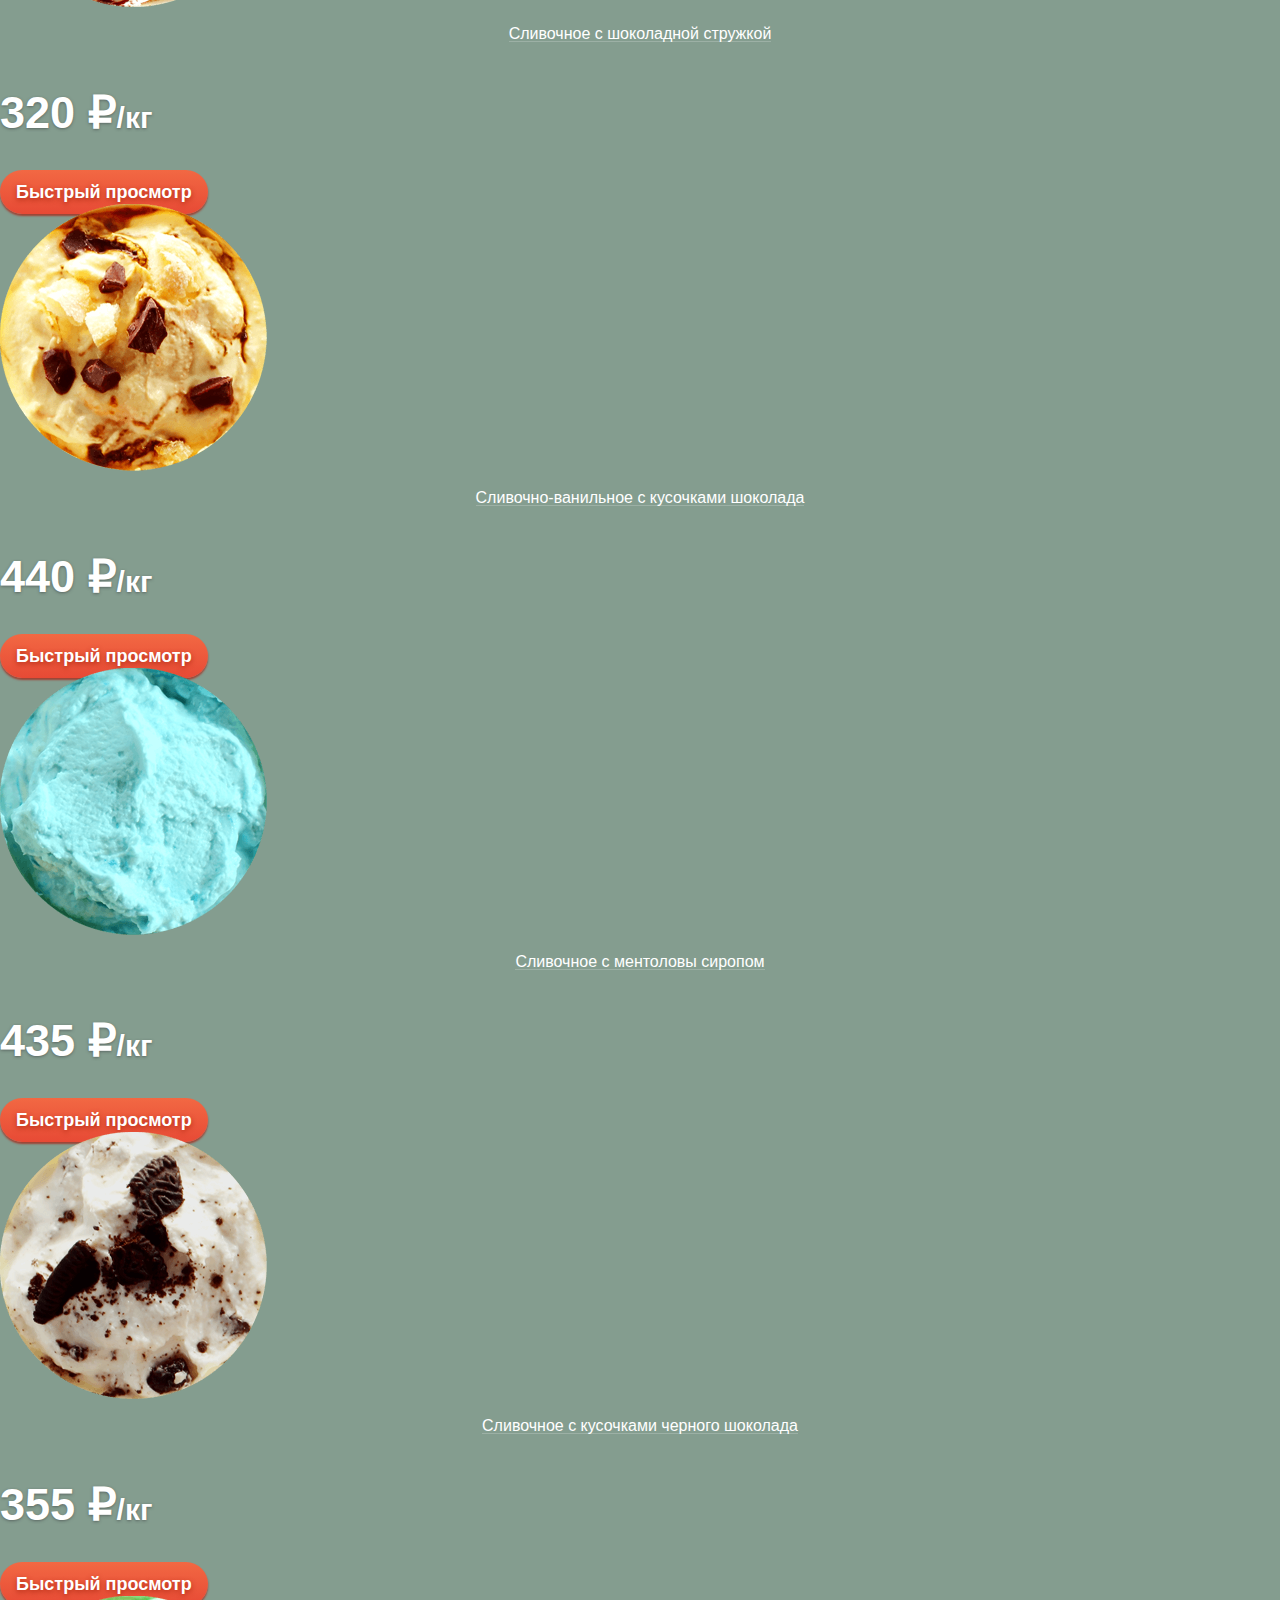
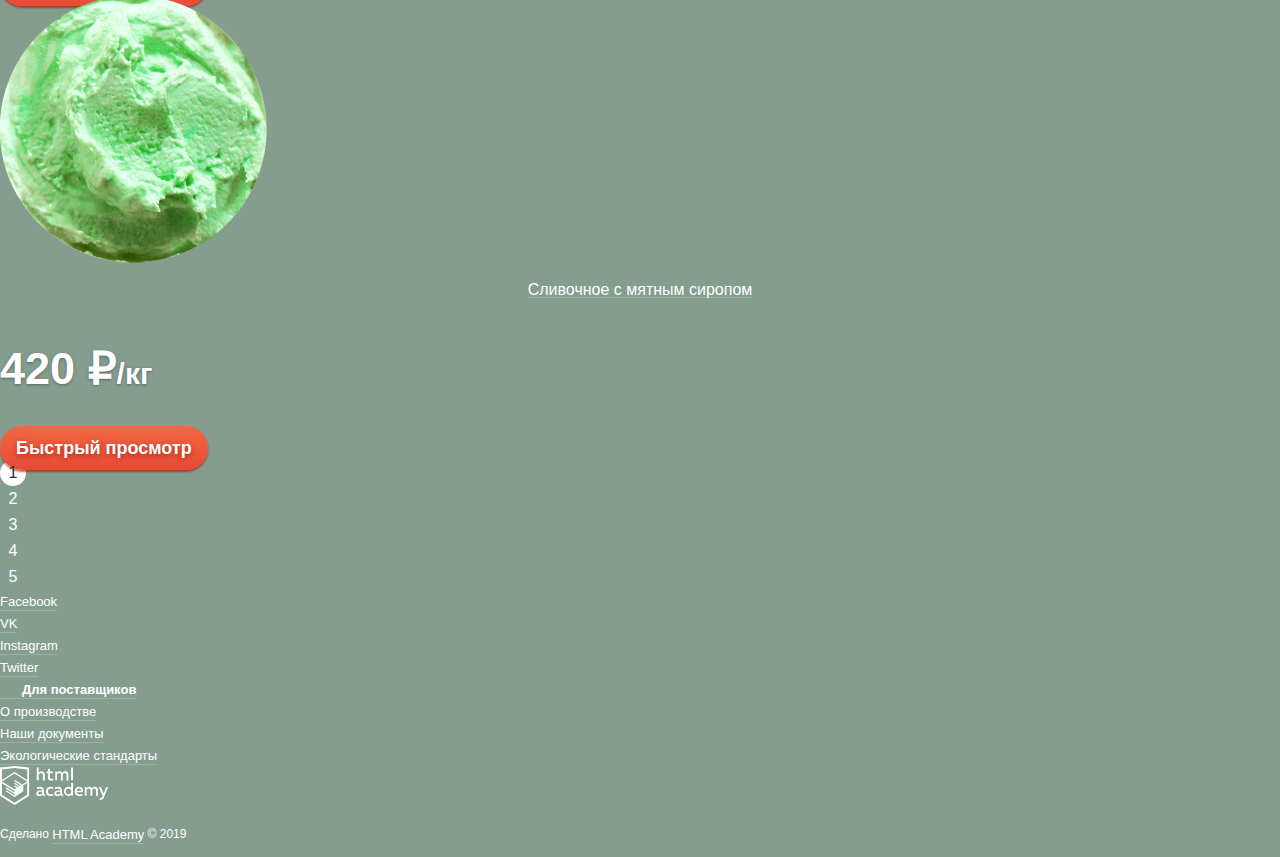
==== commit 8d67b023: "Добавляет базовую стилизацию catalog.html" ====
--- a/catalog.html
+++ b/catalog.html
@@ -4,19 +4,21 @@
 <head>
   <meta charset="utf-8">
   <title>Сливочное мороженое: Gllacy</title>
+  <link rel="stylesheet" href="https://cdnjs.cloudflare.com/ajax/libs/normalize/8.0.1/normalize.min.css">
+  <link rel="stylesheet" href="css/styles.css">
 </head>
 
-<body class="page">
+<body class="page page--catalog">
 
   <header class="page-header">
-    <a class="logo-wrapper" href="index.html" style="background-color: green;">
+    <a class="logo-wrapper" href="index.html">
       <img src="img/gllacy-logo.svg" width="154" height="64" alt="Логотип 'Gllacy'" />
     </a>
 
     <nav class="nav">
-      <ul class="nav__list">
-        <li class="nav__item"><a href="#" aria-label="true">Каталог</a>
-          <ul class="nav__submenu dropdown" aria-label="Подменю">
+      <ul class="nav__list list-reset">
+        <li class="nav__item"><a class="nav__link nav__link--current" href="#" aria-haspopup="true">Каталог</a>
+          <ul class="nav__submenu dropdown list-reset" aria-label="Подменю">
             <li class="nav__submenu-item"><a href="#"><b>Новинки</b></a></li>
             <li class="nav__submenu-item"><a>Сливочное</a></li>
             <li class="nav__submenu-item"><a href="#">Щербеты</a></li>
@@ -24,22 +26,26 @@
             <li class="nav__submenu-item"><a href="#">Мелорин</a></li>
           </ul>
         </li>
-        <li class="nav__item"><a href="#">Доставка и оплата</a></li>
-        <li class="nav__item"><a href="#">О компании</a></li>
+        <li class="nav__item"><a class="nav__link" href="#">Доставка и оплата</a></li>
+        <li class="nav__item"><a class="nav__link" href="#">О компании</a></li>
       </ul>
     </nav>
 
     <div class="header-user">
-      <!-- Можно ли скрыть часть формы (aria-label, aria-haspopup) -->
-
-      <form class="search" role="search" action="https://echo.htmlacademy.ru" method="GET">
-        <label for="search-field">Поиск</label>
-        <input class="search__input" type="search" name="search" id="search-field">
-        <button class="search__btn" type="submit">Найти</button>
-      </form>
-
-      <ul class="header-user__list">
-        <li class="header-user__item"><a href="#" aria-label="Войти в свой аккаунт" aria-haspopup="true">Вход</a>
+
+      <div class="search">
+        <button class="search__btn" type="button" aria-label="Поиск" aria-haspopup="true">search-svg</button>
+
+        <form class="search__form" role="search" action="https://echo.htmlacademy.ru" method="GET">
+          <label for="search-field">Поиск</label>
+          <input class="search__input" type="search" name="search" id="search-field" placeholder="Крем-брюле">
+          <button class="search__submit" type="submit">Найти</button>
+        </form>
+      </div>
+
+      <ul class="header-user__list list-reset">
+        <li class="header-user__item"><a class="header-user__link" href="#" aria-label="Войти в свой аккаунт"
+            aria-haspopup="true">Вход</a>
           <form class="signin" action="https://echo.htmlacademy.ru" method="POST">
             <p>
               <label for="email-field">E-mail</label>
@@ -53,7 +59,7 @@
               <a class="signin__link" href="#">Забыли пароль?</a>
               <a class="signin__link" href="#">Новая регистрация</a>
             </div>
-            <button class="signin__btn" type="submit">Войти</button>
+            <button class="signin__btn like-btn" type="submit">Войти</button>
           </form>
         </li>
       </ul>
@@ -61,37 +67,40 @@
       <div class="cart">
         <a class="cart__info" href="#" aria-haspopup="true"><span>Корзина: </span>2 товара</a>
 
-        <table class="cart__table">
-          <tr class="cart__table-row">
-            <!-- кнопка или ссылка? -->
-            <td class="cart__table-cell"><button class="cart__table-btn" type="button"><span>Удалить из
-                  корзины</span></button></td>
-            <td class="cart__table-cell"><img class="cart__table-img" src="img/product-1.jpg" width="33" height="33"
-                alt="Пломбир с апельсиновым джемом" aria-hidden="true"></td>
-            <td class="cart__table-cell">Пломбир с апельсиновым джемом</td>
-            <td class="cart__table-cell">1,5 кг</td>
-            <td class="cart__table-cell">х</td>
-            <td class="cart__table-cell">200 руб.</td>
-            <td class="cart__table-cell">300 руб.</td>
-          </tr>
-          <tr class="cart__table-row">
-            <td class="cart__table-cell"><button class="cart__table-btn" type="button"><span>Удалить из
-                  корзины</span></button></td>
-            <td class="cart__table-cell"><img class="cart__table-img" src="img/product-3.jpg" width="33" height="33"
-                alt="Клубничный пломбир с присыпкой из белого шоколада" aria-hidden="true"></td>
-            <td class="cart__table-cell">Клубничный пломбир с присыпкой из белого шоколада</td>
-            <td class="cart__table-cell">1,5 кг</td>
-            <td class="cart__table-cell">х</td>
-            <td class="cart__table-cell">300 руб.</td>
-            <td class="cart__table-cell">450 руб.</td>
-          </tr>
-          <tr>
-            <td colspan="6">Итого:</td>
-            <td>750 руб.</td>
-          </tr>
-        </table>
-
-        <a class="cart__link" href="#">Оформить заказ</a>
+        <div class="cart__table-wrapper">
+          <table class="cart__table">
+            <tr class="cart__table-row">
+              <!-- кнопка или ссылка? -->
+              <td class="cart__table-cell"><button class="cart__table-btn" type="button"><span>Удалить из
+                    корзины</span></button></td>
+              <td class="cart__table-cell"><img class="cart__table-img" src="img/product-1.png" width="33" height="33"
+                  alt="Пломбир с апельсиновым джемом" aria-hidden="true"></td>
+              <td class="cart__table-cell">Пломбир с апельсиновым джемом</td>
+              <td class="cart__table-cell cart__table-cell--amount">1,5 кг</td>
+              <td class="cart__table-cell">х</td>
+              <td class="cart__table-cell cart__table-cell--price">200 руб.</td>
+              <td class="cart__table-cell">300 руб.</td>
+            </tr>
+            <tr class="cart__table-row">
+              <td class="cart__table-cell"><button class="cart__table-btn" type="button"><span>Удалить из
+                    корзины</span></button></td>
+              <td class="cart__table-cell"><img class="cart__table-img" src="img/product-3.png" width="33" height="33"
+                  alt="Клубничный пломбир с присыпкой из белого шоколада" aria-hidden="true"></td>
+              <td class="cart__table-cell">Клубничный пломбир с присыпкой из белого шоколада</td>
+              <td class="cart__table-cell cart__table-cell--amount">1,5 кг</td>
+              <td class="cart__table-cell">х</td>
+              <td class="cart__table-cell cart__table-cell--price">300 руб.</td>
+              <td class="cart__table-cell">450 руб.</td>
+            </tr>
+            <tr class="cart__total">
+              <td colspan="6">Итого:</td>
+              <td>750 руб.</td>
+            </tr>
+          </table>
+
+          <a class="cart__link like-btn" href="#">Оформить заказ</a>
+        </div>
+
       </div>
     </div>
 
@@ -103,7 +112,7 @@
 
   <main class="page-content">
 
-    <ul class="breadcrumbs breadcrumbs__list">
+    <ul class="breadcrumbs breadcrumbs__list list-reset">
       <li class="breadcrumbs__item"><a href="index.html" aria-label="На главную страницу">Главная</a></li>
       <li class="breadcrumbs__item"><a href="#" aria-label="В раздел с каталогом">Каталог</a></li>
       <li class="breadcrumbs__item"><a aria-current="page">Сливочное</a></li>
@@ -112,7 +121,7 @@
     <h1 class="page-title">Сливочное мороженое</h1>
 
     <section class="filter">
-      <h2>Фильтр</h2>
+      <h2 class="visually-hidden">Фильтр</h2>
 
       <form class="filter__form" action="https://echo.htmlacademy.ru" method="GET">
         <fieldset class="filter__sort">
@@ -150,7 +159,7 @@
         <fieldset class="filter__fat-amount">
           <legend class="filter__name">Жирность:</legend>
 
-          <ul class="filter__list">
+          <ul class="filter__list list-reset">
             <li class="filter__item">
               <input class="filter__radio" type="radio" name="fat-amount" id="zero" value="zero">
               <label for="zero">0%</label>
@@ -173,7 +182,7 @@
         <fieldset class="filter__toppings">
           <legend class="filter__name">Наполнители:</legend>
 
-          <ul class="filter__list">
+          <ul class="filter__list list-reset">
             <li class="filter__item">
               <input class="filter__checkbox" type="checkbox" name="chocolate" id="chocolate-field" checked>
               <label class="filter__label" for="chocolate-field">шоколадные</label>
@@ -202,150 +211,150 @@
     </section>
 
     <section class="products">
-      <h2>Вкусы мороженого</h2>
-
-      <ul class="products__list">
-        <li class="products__item">
-          <div class="products__img-wrapper">
-            <img src="img/product-1.jpg" width="267" height="267"
+      <h2 class="visually-hidden">Вкусы мороженого</h2>
+
+      <ul class="products__list list-reset">
+        <li class="products__item">
+          <div class="products__img-wrapper">
+            <img src="img/product-1.png" width="267" height="267"
               alt="Сливочное с апельсиновым джемом и цитрусовой стружкой" aria-hidden="true">
           </div>
 
-          <h3 class="products__title">Сливочное с апельсиновым джемом и цитрусовой стружкой</h3>
+          <h3 class="products__title"><span>Сливочное с апельсиновым джемом и цитрусовой стружкой</span></h3>
           <p class="products__price">310 ₽<span>/кг</span></p>
-          <a class="products__link" href="#" aria-label="Перейти на детальную страницу">Быстрый просмотр</a>
-        </li>
-
-        <li class="products__item">
-          <div class="products__img-wrapper">
-            <img src="img/product-2.jpg" width="267" height="267" alt="Сливочно-кофейное с кусочками шоколада"
-              aria-hidden="true">
-          </div>
-
-          <h3 class="products__title">Сливочно-кофейное с кусочками шоколада</h3>
+          <a class="products__link like-btn" href="#" aria-label="Перейти на детальную страницу">Быстрый просмотр</a>
+        </li>
+
+        <li class="products__item">
+          <div class="products__img-wrapper">
+            <img src="img/product-2.png" width="267" height="267" alt="Сливочно-кофейное с кусочками шоколада"
+              aria-hidden="true">
+          </div>
+
+          <h3 class="products__title"><span>Сливочно-кофейное с кусочками шоколада</span></h3>
           <p class="products__price">380 ₽<span>/кг</span></p>
-          <a class="products__link" href="#" aria-label="Перейти на детальную страницу">Быстрый просмотр</a>
-        </li>
-
-        <li class="products__item">
-          <div class="products__img-wrapper">
-            <img src="img/product-3.jpg" width="267" height="267"
+          <a class="products__link like-btn" href="#" aria-label="Перейти на детальную страницу">Быстрый просмотр</a>
+        </li>
+
+        <li class="products__item">
+          <div class="products__img-wrapper">
+            <img src="img/product-3.png" width="267" height="267"
               alt="Сливочно-клубничное с присыпкой из белого шоколада" aria-hidden="true">
           </div>
 
-          <h3 class="products__title">Сливочно-клубничное с присыпкой из белого шоколада</h3>
+          <h3 class="products__title"><span>Сливочно-клубничное с присыпкой из белого шоколада</span></h3>
           <p class="products__price">355 ₽<span>/кг</span></p>
-          <a class="products__link" href="#" aria-label="Перейти на детальную страницу">Быстрый просмотр</a>
-        </li>
-
-        <li class="products__item">
-          <div class="products__img-wrapper">
-            <img src="img/product-4.jpg" width="267" height="267" alt="Сливочное крем-брюле с карамельной подливкой"
-              aria-hidden="true">
-          </div>
-
-          <h3 class="products__title">Сливочное крем-брюле с карамельной подливкой</h3>
+          <a class="products__link like-btn" href="#" aria-label="Перейти на детальную страницу">Быстрый просмотр</a>
+        </li>
+
+        <li class="products__item">
+          <div class="products__img-wrapper">
+            <img src="img/product-4.png" width="267" height="267" alt="Сливочное крем-брюле с карамельной подливкой"
+              aria-hidden="true">
+          </div>
+
+          <h3 class="products__title"><span>Сливочное крем-брюле с карамельной подливкой</span></h3>
           <p class="products__price">415 ₽<span>/кг</span></p>
-          <a class="products__link" href="#" aria-label="Перейти на детальную страницу">Быстрый просмотр</a>
-        </li>
-
-        <li class="products__item">
-          <div class="products__img-wrapper">
-            <img src="img/product-5.jpg" width="267" height="267" alt="Сливочное с брусничным джемом"
-              aria-hidden="true">
-          </div>
-
-          <h3 class="products__title">Сливочное с брусничным джемом</h3>
+          <a class="products__link like-btn" href="#" aria-label="Перейти на детальную страницу">Быстрый просмотр</a>
+        </li>
+
+        <li class="products__item">
+          <div class="products__img-wrapper">
+            <img src="img/product-5.png" width="267" height="267" alt="Сливочное с брусничным джемом"
+              aria-hidden="true">
+          </div>
+
+          <h3 class="products__title"><span>Сливочное с брусничным джемом</span></h3>
           <p class="products__price">325 ₽<span>/кг</span></p>
-          <a class="products__link" href="#" aria-label="Перейти на детальную страницу">Быстрый просмотр</a>
-        </li>
-
-        <li class="products__item">
-          <div class="products__img-wrapper">
-            <img src="img/product-6.jpg" width="267" height="267" alt="Сливочно-черничное с цельными ягодами черники"
-              aria-hidden="true">
-          </div>
-
-          <h3 class="products__title">Сливочно-черничное с цельными ягодами черники</h3>
+          <a class="products__link like-btn" href="#" aria-label="Перейти на детальную страницу">Быстрый просмотр</a>
+        </li>
+
+        <li class="products__item">
+          <div class="products__img-wrapper">
+            <img src="img/product-6.png" width="267" height="267" alt="Сливочно-черничное с цельными ягодами черники"
+              aria-hidden="true">
+          </div>
+
+          <h3 class="products__title"><span>Сливочно-черничное с цельными ягодами черники</span></h3>
           <p class="products__price">410 ₽<span>/кг</span></p>
-          <a class="products__link" href="#" aria-label="Перейти на детальную страницу">Быстрый просмотр</a>
-        </li>
-
-        <li class="products__item">
-          <div class="products__img-wrapper">
-            <img src="img/product-7.jpg" width="267" height="267" alt="Сливочно-лимонное с карамельной присыпкой"
-              aria-hidden="true">
-          </div>
-
-          <h3 class="products__title">Сливочно-лимонное с карамельной присыпкой</h3>
+          <a class="products__link like-btn" href="#" aria-label="Перейти на детальную страницу">Быстрый просмотр</a>
+        </li>
+
+        <li class="products__item">
+          <div class="products__img-wrapper">
+            <img src="img/product-7.png" width="267" height="267" alt="Сливочно-лимонное с карамельной присыпкой"
+              aria-hidden="true">
+          </div>
+
+          <h3 class="products__title"><span>Сливочно-лимонное с карамельной присыпкой</span></h3>
           <p class="products__price">315 ₽<span>/кг</span></p>
-          <a class="products__link" href="#" aria-label="Перейти на детальную страницу">Быстрый просмотр</a>
-        </li>
-
-        <li class="products__item">
-          <div class="products__img-wrapper">
-            <img src="img/product-8.jpg" width="267" height="267" alt="Сливочное с шоколадной стружкой"
-              aria-hidden="true">
-          </div>
-
-          <h3 class="products__title">Сливочное с шоколадной стружкой</h3>
+          <a class="products__link like-btn" href="#" aria-label="Перейти на детальную страницу">Быстрый просмотр</a>
+        </li>
+
+        <li class="products__item">
+          <div class="products__img-wrapper">
+            <img src="img/product-8.png" width="267" height="267" alt="Сливочное с шоколадной стружкой"
+              aria-hidden="true">
+          </div>
+
+          <h3 class="products__title"><span>Сливочное с шоколадной стружкой</span></h3>
           <p class="products__price">320 ₽<span>/кг</span></p>
-          <a class="products__link" href="#" aria-label="Перейти на детальную страницу">Быстрый просмотр</a>
-        </li>
-
-        <li class="products__item">
-          <div class="products__img-wrapper">
-            <img src="img/product-9.jpg" width="267" height="267" alt="Сливочно-ванильное с кусочками шоколада"
-              aria-hidden="true">
-          </div>
-
-          <h3 class="products__title">Сливочно-ванильное с кусочками шоколада</h3>
+          <a class="products__link like-btn" href="#" aria-label="Перейти на детальную страницу">Быстрый просмотр</a>
+        </li>
+
+        <li class="products__item">
+          <div class="products__img-wrapper">
+            <img src="img/product-9.png" width="267" height="267" alt="Сливочно-ванильное с кусочками шоколада"
+              aria-hidden="true">
+          </div>
+
+          <h3 class="products__title"><span>Сливочно-ванильное с кусочками шоколада</span></h3>
           <p class="products__price">440 ₽<span>/кг</span></p>
-          <a class="products__link" href="#" aria-label="Перейти на детальную страницу">Быстрый просмотр</a>
-        </li>
-
-        <li class="products__item">
-          <div class="products__img-wrapper">
-            <img src="img/product-10.jpg" width="267" height="267" alt="Сливочноe с ментоловым сиропом"
-              aria-hidden="true">
-          </div>
-
-          <h3 class="products__title">Сливочноe с ментоловы сиропом</h3>
+          <a class="products__link like-btn" href="#" aria-label="Перейти на детальную страницу">Быстрый просмотр</a>
+        </li>
+
+        <li class="products__item">
+          <div class="products__img-wrapper">
+            <img src="img/product-10.png" width="267" height="267" alt="Сливочноe с ментоловым сиропом"
+              aria-hidden="true">
+          </div>
+
+          <h3 class="products__title"><span>Сливочноe с ментоловы сиропом</span></h3>
           <p class="products__price">435 ₽<span>/кг</span></p>
-          <a class="products__link" href="#" aria-label="Перейти на детальную страницу">Быстрый просмотр</a>
-        </li>
-
-        <li class="products__item">
-          <div class="products__img-wrapper">
-            <img src="img/product-11.jpg" width="267" height="267" alt="Сливочное с кусочками черного шоколада"
-              aria-hidden="true">
-          </div>
-
-          <h3 class="products__title">Сливочное с кусочками черного шоколада</h3>
+          <a class="products__link like-btn" href="#" aria-label="Перейти на детальную страницу">Быстрый просмотр</a>
+        </li>
+
+        <li class="products__item">
+          <div class="products__img-wrapper">
+            <img src="img/product-11.png" width="267" height="267" alt="Сливочное с кусочками черного шоколада"
+              aria-hidden="true">
+          </div>
+
+          <h3 class="products__title"><span>Сливочное с кусочками черного шоколада</span></h3>
           <p class="products__price">355 ₽<span>/кг</span></p>
-          <a class="products__link" href="#" aria-label="Перейти на детальную страницу">Быстрый просмотр</a>
-        </li>
-
-        <li class="products__item">
-          <div class="products__img-wrapper">
-            <img src="img/product-12.jpg" width="267" height="267" alt="Сливочное с мятным сиропом" aria-hidden="true">
-          </div>
-
-          <h3 class="products__title">Сливочное с мятным сиропом</h3>
+          <a class="products__link like-btn" href="#" aria-label="Перейти на детальную страницу">Быстрый просмотр</a>
+        </li>
+
+        <li class="products__item">
+          <div class="products__img-wrapper">
+            <img src="img/product-12.png" width="267" height="267" alt="Сливочное с мятным сиропом" aria-hidden="true">
+          </div>
+
+          <h3 class="products__title"><span>Сливочное с мятным сиропом</span></h3>
           <p class="products__price">420 ₽<span>/кг</span></p>
-          <a class="products__link" href="#" aria-label="Перейти на детальную страницу">Быстрый просмотр</a>
+          <a class="products__link like-btn" href="#" aria-label="Перейти на детальную страницу">Быстрый просмотр</a>
         </li>
       </ul>
 
       <div class="pagination">
         <a class="pagination__btn prev" aria-disabled="true" aria-label="Назад"></a>
 
-        <ul class="pagination__list" aria-label="Страницы">
-          <li class="pagination__item"><a aria-current="page">1</a></li>
-          <li class="pagination__item"><a href="#">2</a></li>
-          <li class="pagination__item"><a href="#">3</a></li>
-          <li class="pagination__item"><a href="#">4</a></li>
-          <li class="pagination__item"><a href="#">5</a></li>
+        <ul class="pagination__list list-reset" aria-label="Страницы">
+          <li class="pagination__item"><a class="pagination__link" aria-current="page">1</a></li>
+          <li class="pagination__item"><a class="pagination__link" href="#">2</a></li>
+          <li class="pagination__item"><a class="pagination__link" href="#">3</a></li>
+          <li class="pagination__item"><a class="pagination__link" href="#">4</a></li>
+          <li class="pagination__item"><a class="pagination__link" href="#">5</a></li>
         </ul>
 
         <a class="pagination__btn next" href="#" aria-label="Вперёд"></a>
@@ -355,21 +364,21 @@
 
   <footer class="page-footer">
 
-    <ul class="social social__list">
+    <ul class="social social__list list-reset">
       <li class="social__item"><a href="#" aria-label="В фейсбук">Facebook</a></li>
       <li class="social__item"><a href="#" aria-label="Вконтакте">VK</a></li>
       <li class="social__item"><a href="#" aria-label="В Инстаграм">Instagram</a></li>
       <li class="social__item"><a href="#" aria-label="В Твиттер">Twitter</a></li>
     </ul>
 
-    <ul class="footer-nav footer-nav__list">
-      <li class="footer-nav__item"><a href="#">Для поставщиков</a></li>
+    <ul class="footer-nav footer-nav__list list-reset">
+      <li class="footer-nav__item"><a class="suppliers" href="#">Для поставщиков</a></li>
       <li class="footer-nav__item"><a href="#">О производстве</a></li>
       <li class="footer-nav__item"><a href="#">Наши документы</a></li>
       <li class="footer-nav__item"><a href="#">Экологические стандарты</a></li>
     </ul>
 
-    <div class="copyright" style="background-color: green;">
+    <div class="copyright">
 
       <a class="copyright__logo-link" href="https://htmlacademy.ru/intensive/htmlcss" target="_blank">
         <img class="copyright__logo" src="img/html-logo.svg" width="108" height="39" alt="Логотип 'Html Academy'">
--- a/css/styles.css
+++ b/css/styles.css
@@ -0,0 +1,838 @@
+/* Шрифты */
+
+@font-face {
+	font-family: "Roboto";
+	font-style: normal;
+	font-weight: 400;
+	src: url("../fonts/roboto.woff2") format("woff2"), url("../fonts/roboto.woff") format("woff");
+}
+
+@font-face {
+	font-family: "Roboto";
+	font-style: normal;
+	font-weight: 500;
+	src: url("../fonts/robotomedium.woff2") format("woff2"), url("../fonts/robotomedium.woff") format("woff");
+}
+
+@font-face {
+	font-family: "Roboto";
+	font-style: normal;
+	font-weight: 700;
+	src: url("../fonts/robotobold.woff2") format("woff2"), url("../fonts/robotobold.woff") format("woff");
+}
+
+/* Переменные */
+
+:root {
+	--basic-black: #000000;
+
+	--basic-almost-black: #323232;
+	--basic-dark: #353535;
+	--basic-grey-dark: #5a5a5a;
+	--basic-grey: #696969;
+	--basic-grey-light: #999999;
+	--basic-grey-lighter: #ababab;
+	--basic-grey-extra-light: #d3d3d2;
+	--basic-almost-white: #ededed;
+	--basic-white: #ffffff;
+
+	--black-alpha-4: rgba(0, 0, 0, 0.4);
+	--black-alpha-2: rgba(0, 0, 0, 0.2);
+	--black-alpha-07: rgba(0, 0, 0, 0.07);
+	--red-alpha-76: rgba(160, 32, 11, 0.76);
+	--red-alpha-64: rgba(172, 16, 0, 0.64);
+	--red-alpha-3: rgba(232, 77, 55, 0.3);
+	--brown-alpha-3: rgba(255, 188, 158, 0.3);
+	--blue-alpha-52: rgba(46, 136, 228, 0.52);
+	--grey-alpha-52: rgba(178, 178, 178, 0.52);
+	--grey-alpha-5: rgba(49, 50, 53, 0.5);
+	--grey-alpha-3: rgba(50, 50, 50, 0.3);
+	--grey-alpha-2: rgba(50, 50, 50, 0.2);
+	--white-alpha-2: rgba(255, 255, 255, 0.2);
+	--white-alpha-0: rgba(255, 255, 255, 0);
+
+	--special-pink: #fbded7;
+	--special-red-light: #f6b5a5;
+	--special-coral-light: #ffbc9e;
+	--special-coral: #d07058;
+	--special-orange-light: #f26843;
+	--special-orange: #e74a35;
+	--special-orange-bright: #e84d37;
+	--special-red: #ac1000;
+	--special-brown: #942718;
+	--special-ivory: #f8f7f4;
+
+	--bg-green: #849d8f;
+	--bg-raspberry: #a3032f;
+	--bg-chocolate: #5e361c;
+	--bg-waffle: #e8dabd;
+}
+
+/* Глобальные стили */
+
+*,
+*::before,
+*::after {
+	box-sizing: border-box;
+}
+
+body {
+	font-family: "Roboto", "Tahoma", sans-serif;
+	font-size: 16px;
+	line-height: 22px;
+
+	background-color: var(--bg-green);
+	color: var(--basic-white);
+
+	padding: 0;
+	margin: 0;
+}
+
+a {
+	color: var(--basic-white);
+	text-decoration: none;
+}
+
+img {
+	max-width: 100%;
+	height: auto;
+}
+
+.list-reset {
+	padding: 0;
+	margin: 0;
+
+	list-style: none;
+}
+
+.visually-hidden,
+input[type="checkbox"].visually-hidden,
+input[type="radio"].visually-hidden {
+	position: absolute;
+
+	width: 1px;
+	height: 1px;
+	border: 0;
+	padding: 0;
+	margin: -1px;
+
+	white-space: nowrap;
+
+	clip-path: inset(100%);
+	clip: rect(0 0 0 0);
+	overflow: hidden;
+}
+
+.like-btn {
+	background: linear-gradient(180deg, var(--special-orange-light) 0%, var(--special-orange) 100%);
+	box-shadow: 0px 2px 2px var(--red-alpha-64);
+
+	text-shadow: 0px 2px 5px var(--red-alpha-76);
+}
+
+.like-btn:hover,
+.like-btn:focus {
+	background: linear-gradient(0deg, var(--white-alpha-2), var(--white-alpha-2)),
+		linear-gradient(180deg, var(--special-orange-light) 0%, var(--special-orange) 100%);
+	box-shadow: 0px 2px 2px var(--special-red);
+}
+
+.like-btn:active {
+	background: linear-gradient(0deg, var(--black-alpha-07), var(--black-alpha-07)),
+		linear-gradient(180deg, var(--special-orange-light) 0%, var(--special-orange) 100%);
+	box-shadow: inset 0px 2px 2px var(--special-brown);
+}
+
+/* Index */
+/* Header */
+
+.nav__item > a {
+	font-weight: 700;
+	line-height: 19px;
+
+	display: inline-block;
+	vertical-align: middle;
+
+	border-bottom: 1px solid var(--white-alpha-2);
+}
+
+.nav__link:hover,
+.nav__link:focus {
+	background: var(--basic-white);
+	color: var(--basic-black);
+
+	border: none;
+	border-radius: 26px;
+	padding-top: 9px;
+	padding-bottom: 11px;
+	padding-left: 13px;
+	padding-right: 13px;
+}
+
+.nav__link:active {
+	background-color: var(--basic-almost-white);
+	box-shadow: inset 0px 2px 1px var(--basic-grey);
+}
+
+.nav__submenu {
+	background-color: var(--basic-white);
+	box-shadow: 0px 20px 20px var(--black-alpha-4);
+	border-radius: 4px;
+}
+
+.nav__submenu-item a {
+	font-weight: 400;
+	font-size: 14px;
+	line-height: 16px;
+
+	color: var(--basic-black);
+	border: none;
+}
+
+.nav__submenu-item .new {
+	line-height: 18px;
+	border-bottom: 1px solid var(--grey-alpha-2);
+}
+
+.nav__submenu-item a:hover,
+.nav__submenu-item a:focus {
+	background-color: var(--special-pink);
+	border-radius: 0;
+}
+
+.nav__submenu-item a:active {
+	background-color: var(--special-red-light);
+}
+
+.nav__link--current,
+.nav__submenu-item a:not([href]) {
+	background-color: var(--special-coral);
+	color: var(--basic-white);
+}
+
+.nav__link--current {
+	border-radius: 26px;
+	padding-top: 9px;
+	padding-bottom: 11px;
+	padding-left: 14px;
+	padding-right: 14px;
+}
+
+.search__form,
+.signin,
+.cart__table-wrapper {
+	background-color: var(--special-ivory);
+	box-shadow: 0px 20px 20px var(--black-alpha-4);
+	border-radius: 4px;
+}
+
+.header-user input,
+.header-user input::placeholder {
+	font-size: 14px;
+	line-height: 16px;
+}
+
+.header-user input::placeholder {
+	color: var(--basic-grey-light);
+	opacity: 1;
+}
+
+.header-user input {
+	border: 1px solid var(--basic-grey-extra-light);
+	border-radius: 4px;
+}
+
+.header-user input:hover {
+	border: 2px solid var(--basic-grey-extra-light);
+}
+
+.header-user input:focus {
+	border: 2px solid var(--blue-alpha-52);
+
+	outline: none;
+}
+
+.header-user__link,
+.cart__info {
+	font-weight: 500;
+	font-size: 14px;
+	line-height: 16px;
+
+	background-color: var(--white-alpha-2);
+
+	border-radius: 20px;
+	padding-top: 8px;
+	padding-bottom: 8px;
+	padding-left: 44px;
+	padding-right: 16px;
+}
+
+.header-user__link:hover,
+.header-user__link:focus,
+.cart__info:hover,
+.cart__info:focus {
+	background-color: var(--basic-white);
+	color: var(--basic-black);
+}
+
+.signin__link {
+	font-size: 13px;
+	line-height: 13px;
+
+	color: var(--basic-almost-black);
+
+	display: inline-block;
+	vertical-align: middle;
+
+	border-bottom: 1px solid var(--grey-alpha-3);
+}
+
+.signin__link:hover,
+.signin_link:active {
+	color: var(--special-orange-bright);
+	border-bottom-color: var(--red-alpha-3);
+}
+
+.signin__btn {
+	font-weight: bold;
+	font-size: 18px;
+	line-height: 16px;
+
+	color: var(--basic-white);
+
+	border: 0;
+	border-radius: 26px;
+	padding-top: 15px;
+	padding-bottom: 15px;
+	padding-left: 25px;
+	padding-right: 26px;
+}
+
+.cart__table {
+	color: var(--basic-almost-black);
+	font-size: 13px;
+	line-height: 16px;
+}
+
+.cart__table-cell--amount {
+	color: var(--basic-black);
+}
+
+.cart__table-cell--price {
+	color: var(--basic-grey-lighter);
+}
+
+.cart__total {
+	font-weight: 700;
+	font-size: 15px;
+	line-height: 16px;
+}
+
+.cart__link {
+	font-weight: 700;
+	font-size: 18px;
+	line-height: 16px;
+
+	border-radius: 26px;
+	padding: 13px 15px;
+}
+
+.header-info {
+	font-weight: 700;
+}
+
+.header-info__hours {
+	font-size: 14px;
+	line-height: 16px;
+}
+
+.header-info__contacts a {
+	font-size: 22px;
+	line-height: 24px;
+}
+
+/* Промо слайдер */
+
+.slider__title {
+	font-size: 60px;
+	line-height: 60px;
+	text-align: center;
+}
+
+.slider__link {
+	font-weight: 700;
+	font-size: 32px;
+	line-height: 44px;
+
+	border-radius: 70px;
+	padding-top: 9px;
+	padding-bottom: 11px;
+	padding-left: 40px;
+	padding-right: 40px;
+}
+
+/* Промоакции */
+
+.promo__raspberry {
+	background-color: var(--bg-raspberry);
+	background-image: url("../img/raspberry.jpg");
+	background-repeat: no-repeat;
+	background-position: 0 0;
+}
+
+.promo__chocolate {
+	background-color: var(--bg-chocolate);
+	background-image: url("../img/chocolate.jpg");
+	background-repeat: no-repeat;
+	background-position: 0 0;
+}
+
+.promo__title {
+	font-size: 35px;
+	line-height: 41px;
+}
+
+.promo__txt,
+.promo__link {
+	font-weight: 700;
+	font-size: 18px;
+}
+
+.promo__link {
+	line-height: 24px;
+
+	border-radius: 70px;
+	padding-top: 15px;
+	padding-bottom: 16px;
+	padding-left: 22px;
+	padding-right: 22px;
+}
+
+/* Хиты */
+
+.hits__img-wrapper {
+	width: 267px;
+	height: 267px;
+}
+
+.hits__title {
+	font-size: inherit;
+	font-weight: 500;
+	text-align: center;
+}
+
+.hits__title span {
+	box-shadow: inset 0 -1px var(--white-alpha-2);
+}
+
+.hits__item:hover,
+.hits__item:focus-within {
+	background-color: var(--white-alpha-2);
+	box-shadow: 0px 20px 20px var(--black-alpha-2);
+	border-radius: 4px;
+}
+
+.hits__price {
+	font-weight: 700;
+	font-size: 45px;
+	line-height: 45px;
+
+	text-shadow: 0px 1px 3px var(--grey-alpha-5);
+}
+
+.hits__price span {
+	font-size: 30px;
+	line-height: 35px;
+}
+
+.hits__link {
+	font-weight: 700;
+	font-size: 18px;
+	line-height: 24px;
+
+	border-radius: 50px;
+	padding: 12px 16px;
+}
+
+/* Преимущества */
+
+.strengths {
+	background-color: var(--bg-waffle);
+	background-image: url("../img/waffle.jpg");
+	background-position: 0 0;
+	color: var(--basic-almost-black);
+}
+
+.strengths__txt {
+	font-weight: 500;
+	font-size: 24px;
+	line-height: 30px;
+}
+
+/* Блог и подписка */
+
+.blog {
+	background-color: var(--basic-white);
+	background-image: url("../img/strawberry.jpg");
+	background-repeat: no-repeat;
+	background-position: 0 0;
+
+	color: var(--basic-almost-black);
+}
+
+.blog__txt {
+	font-weight: 500;
+}
+
+.blog__link {
+	color: inherit;
+	box-shadow: inset 0 -2px var(--basic-dark);
+}
+
+.blog__link:hover,
+.blog__link:active {
+	color: var(--special-orange-bright);
+	box-shadow: inset 0 -2px var(--red-alpha-3);
+}
+
+.blog__title {
+	font-size: 24px;
+	line-height: 30px;
+
+	display: inline;
+}
+
+.newsletter {
+	background-color: var(--special-ivory);
+	background-image: url("../img/newsletter-bg.png");
+	background-repeat: no-repeat;
+	background-position: 0 0;
+
+	color: var(--basic-grey-dark);
+
+	padding: 5px 6px;
+}
+
+.newsletter__wrapper {
+	background-color: var(--special-ivory);
+	border-radius: 16px;
+}
+
+.newsletter input::placeholder {
+	color: var(--basic-grey-light);
+	opacity: 1;
+}
+
+.newsletter__btn {
+	font-weight: 700;
+	font-size: 18px;
+	line-height: 24px;
+
+	color: var(--basic-white);
+
+	border: 0;
+	border-radius: 70px;
+	padding-top: 14px;
+	padding-bottom: 13px;
+	padding-left: 19px;
+	padding-right: 19px;
+}
+
+/* Контакты */
+
+.contacts {
+	background-color: var(--basic-white);
+
+	color: var(--basic-almost-black);
+}
+
+.contacts__map-wrapper img {
+	display: block;
+}
+
+.contacts__txt {
+	font-size: 14px;
+	line-height: 20px;
+}
+
+.contacts__address,
+.contacts__tel {
+	font-weight: 700;
+	font-size: 18px;
+	line-height: 24px;
+}
+
+.contacts__tel {
+	color: inherit;
+}
+
+.contacts__link {
+	font-weight: 700;
+	font-size: 18px;
+	line-height: 24px;
+
+	border-radius: 70px;
+	padding: 13px 28px;
+}
+
+/* Footer */
+
+.page-footer a:not(.copyright__logo-link) {
+	font-size: 13px;
+	line-height: 16px;
+
+	display: inline-block;
+	vertical-align: middle;
+
+	border-bottom: 1px solid var(--white-alpha-2);
+}
+
+.page-footer a:not(.copyright__logo-link):hover,
+.page-footer a:not(.copyright__logo-link):active {
+	color: var(--special-coral-light);
+	border-bottom-color: var(--brown-alpha-3);
+}
+
+.suppliers {
+	font-weight: 700;
+	padding-left: 22px;
+}
+
+.copyright__txt,
+.copyright__link {
+	font-size: 12px;
+}
+
+/* Модалка */
+
+.feedback {
+	background-color: var(--basic-white);
+	color: var(--basic-almost-black);
+}
+
+.modal__title {
+	font-weight: 500;
+	font-size: 24px;
+	line-height: 28px;
+}
+
+.feedback input,
+.feedback textarea {
+	font-weight: 700;
+	line-height: 20px;
+
+	border: 1px solid var(--grey-alpha-52);
+	border-radius: 4px;
+}
+
+.feedback input:hover,
+.feedback textarea:hover {
+	border: 2px solid var(--grey-alpha-52);
+}
+
+.feedback input:focus,
+.feedback textarea:focus {
+	border: 2px solid var(--blue-alpha-52);
+
+	outline: none;
+}
+
+.feedback input::placeholder,
+.feedback textarea::placeholder {
+	font-weight: normal;
+	color: var(--basic-grey-light);
+
+	opacity: 1;
+}
+
+.feedback__submit {
+	font-weight: bold;
+	font-size: 18px;
+	line-height: 24px;
+
+	color: var(--basic-white);
+
+	border: 0;
+	border-radius: 70px;
+	padding-top: 14px;
+	padding-bottom: 13px;
+	padding-left: 24px;
+	padding-right: 24px;
+}
+
+/* Catalog */
+
+.page--catalog {
+	background: var(--bg-green) linear-gradient(180deg, var(--white-alpha-2) 0%, var(--white-alpha-0) 40%);
+}
+
+.breadcrumbs a {
+	font-size: 14px;
+	line-height: 16px;
+}
+
+.breadcrumbs a[href] {
+	border-bottom: 1px solid var(--white-alpha-2);
+}
+
+.page-title {
+	font-size: 35px;
+	line-height: 41px;
+}
+
+/* Фильтр */
+
+.filter__form fieldset {
+	border: 0;
+}
+
+.filter__select,
+.filter__form label,
+.filter__submit {
+	font-weight: 500;
+	font-size: 16px;
+	line-height: 18px;
+
+	color: inherit;
+}
+
+.filter__name {
+	font-weight: 500;
+	font-size: 14px;
+	line-height: 16px;
+}
+
+.filter__select {
+	background-color: var(--white-alpha-2);
+
+	border: 0;
+	border-radius: 26px;
+	padding-top: 13px;
+	padding-bottom: 10px;
+	padding-left: 16px;
+	padding-right: 51px;
+
+	-webkit-appearance: none;
+	-moz-appearance: none;
+
+	cursor: pointer;
+}
+
+.filter__select:hover {
+	color: var(--basic-almost-black);
+}
+
+.filter__select:focus {
+	background-color: var(--basic-white);
+	color: var(--basic-almost-black);
+}
+
+.filter__option {
+	color: var(--basic-almost-black);
+}
+
+.filter__num {
+	font-size: 14px;
+	line-height: 16px;
+
+	background-color: transparent;
+	color: inherit;
+
+	width: 25px;
+	border: 0;
+
+	-webkit-appearance: none;
+	-moz-appearance: textfield;
+}
+
+.filter__submit {
+	background: var(--white-alpha-2);
+
+	border: 2px solid var(--basic-white);
+
+	min-height: 36px;
+	border-radius: 20px;
+	padding-top: 7px;
+	padding-bottom: 6px;
+	padding-left: 29px;
+	padding-right: 29px;
+}
+
+.filter__submit:hover {
+	background-color: var(--basic-white);
+	color: var(--basic-almost-black);
+
+	border: 0;
+}
+
+.filter__submit:active {
+	box-shadow: inset 0px 2px 1px var(--basic-grey);
+}
+
+/* Вкусы Мороженого */
+
+.products__img-wrapper {
+	width: 267px;
+	height: 267px;
+}
+
+.products__title {
+	font-size: inherit;
+	font-weight: 500;
+	text-align: center;
+}
+
+.products__title span {
+	box-shadow: inset 0 -1px var(--white-alpha-2);
+}
+
+.products__item:hover,
+.products__item:focus-within {
+	background-color: var(--white-alpha-2);
+	box-shadow: 0px 20px 20px var(--black-alpha-2);
+	border-radius: 4px;
+}
+
+.products__price {
+	font-weight: 700;
+	font-size: 45px;
+	line-height: 45px;
+
+	text-shadow: 0px 1px 3px var(--grey-alpha-5);
+}
+
+.products__price span {
+	font-size: 30px;
+	line-height: 35px;
+}
+
+.products__link {
+	font-weight: 700;
+	font-size: 18px;
+	line-height: 24px;
+
+	border-radius: 50px;
+	padding: 12px 16px;
+}
+
+/* Pagination */
+
+.pagination__link {
+	display: flex;
+	justify-content: center;
+	align-items: center;
+	width: 26px;
+	height: 26px;
+	border-radius: 50%;
+}
+
+.pagination__link:hover,
+.pagination__link:focus {
+	background-color: var(--white-alpha-2);
+}
+
+.pagination__link:active,
+.pagination__link:not([href]) {
+	background-color: var(--basic-white);
+	color: var(--basic-almost-black);
+}
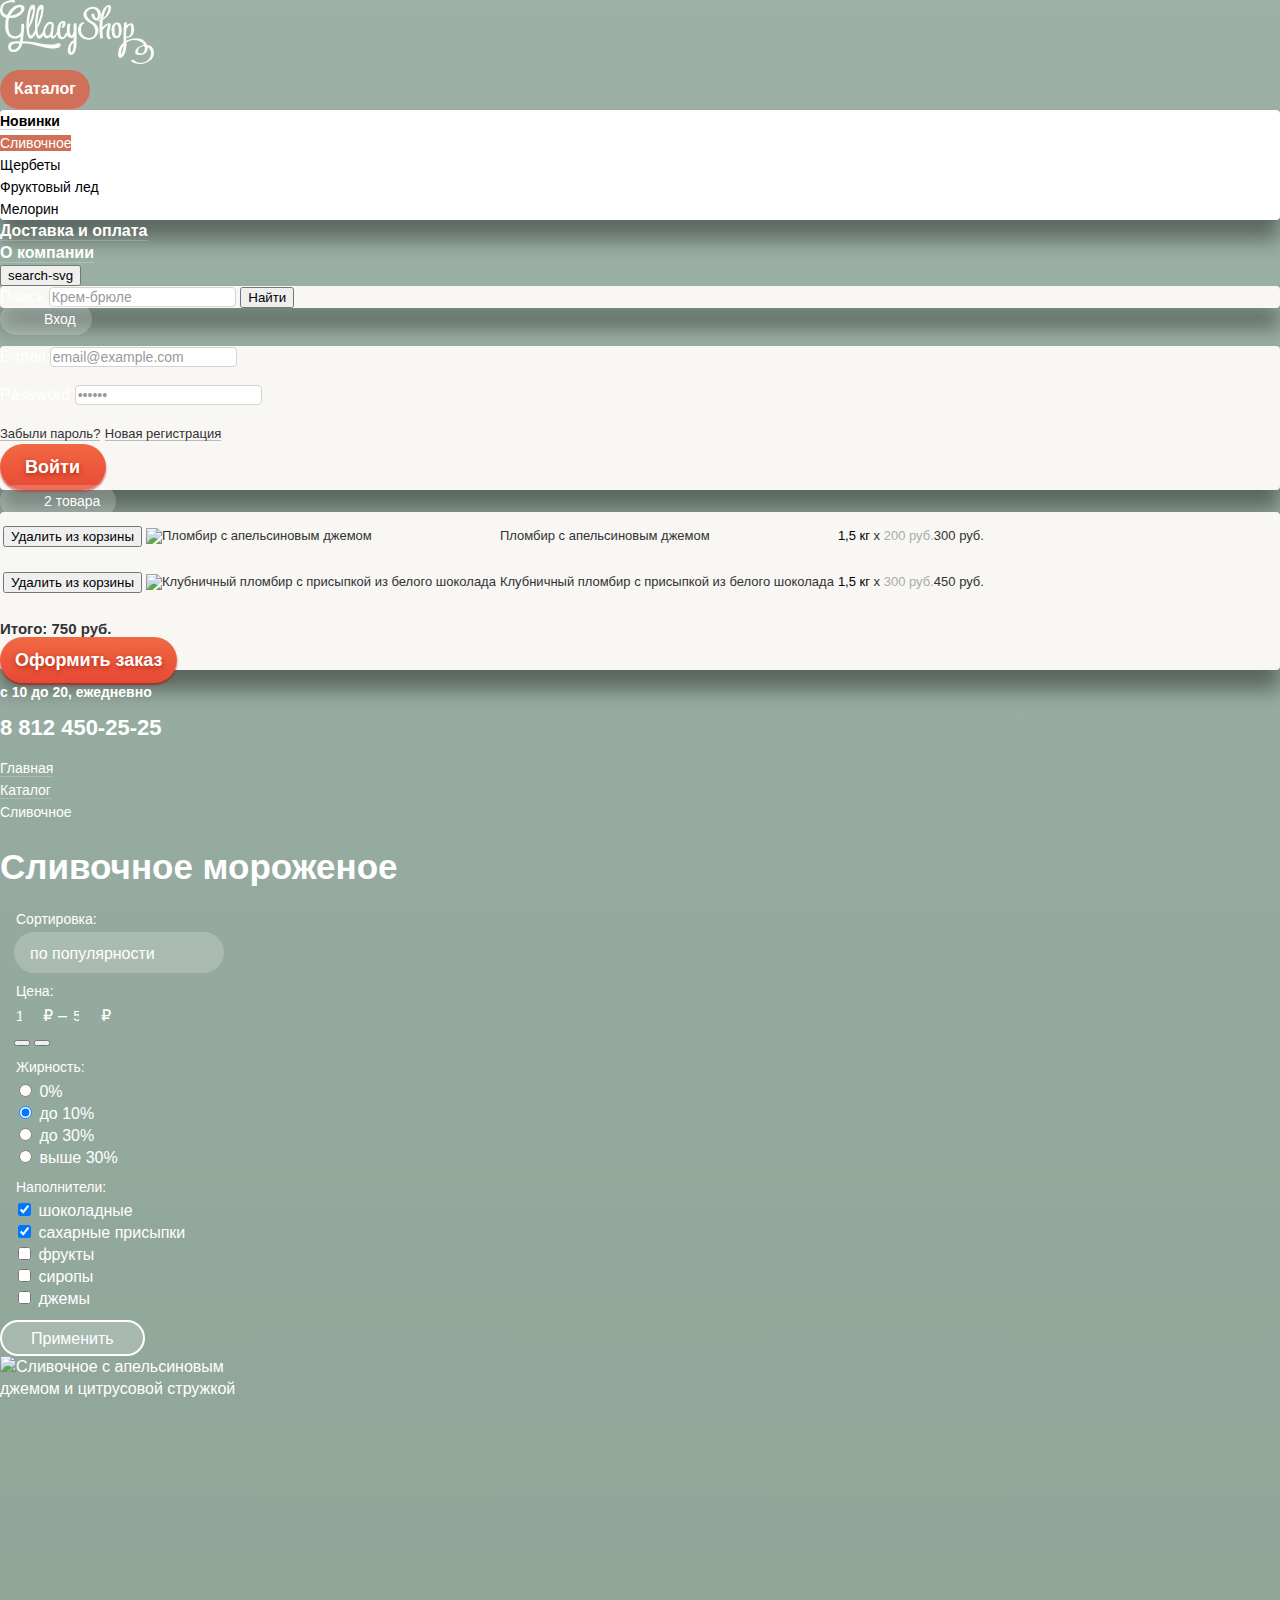
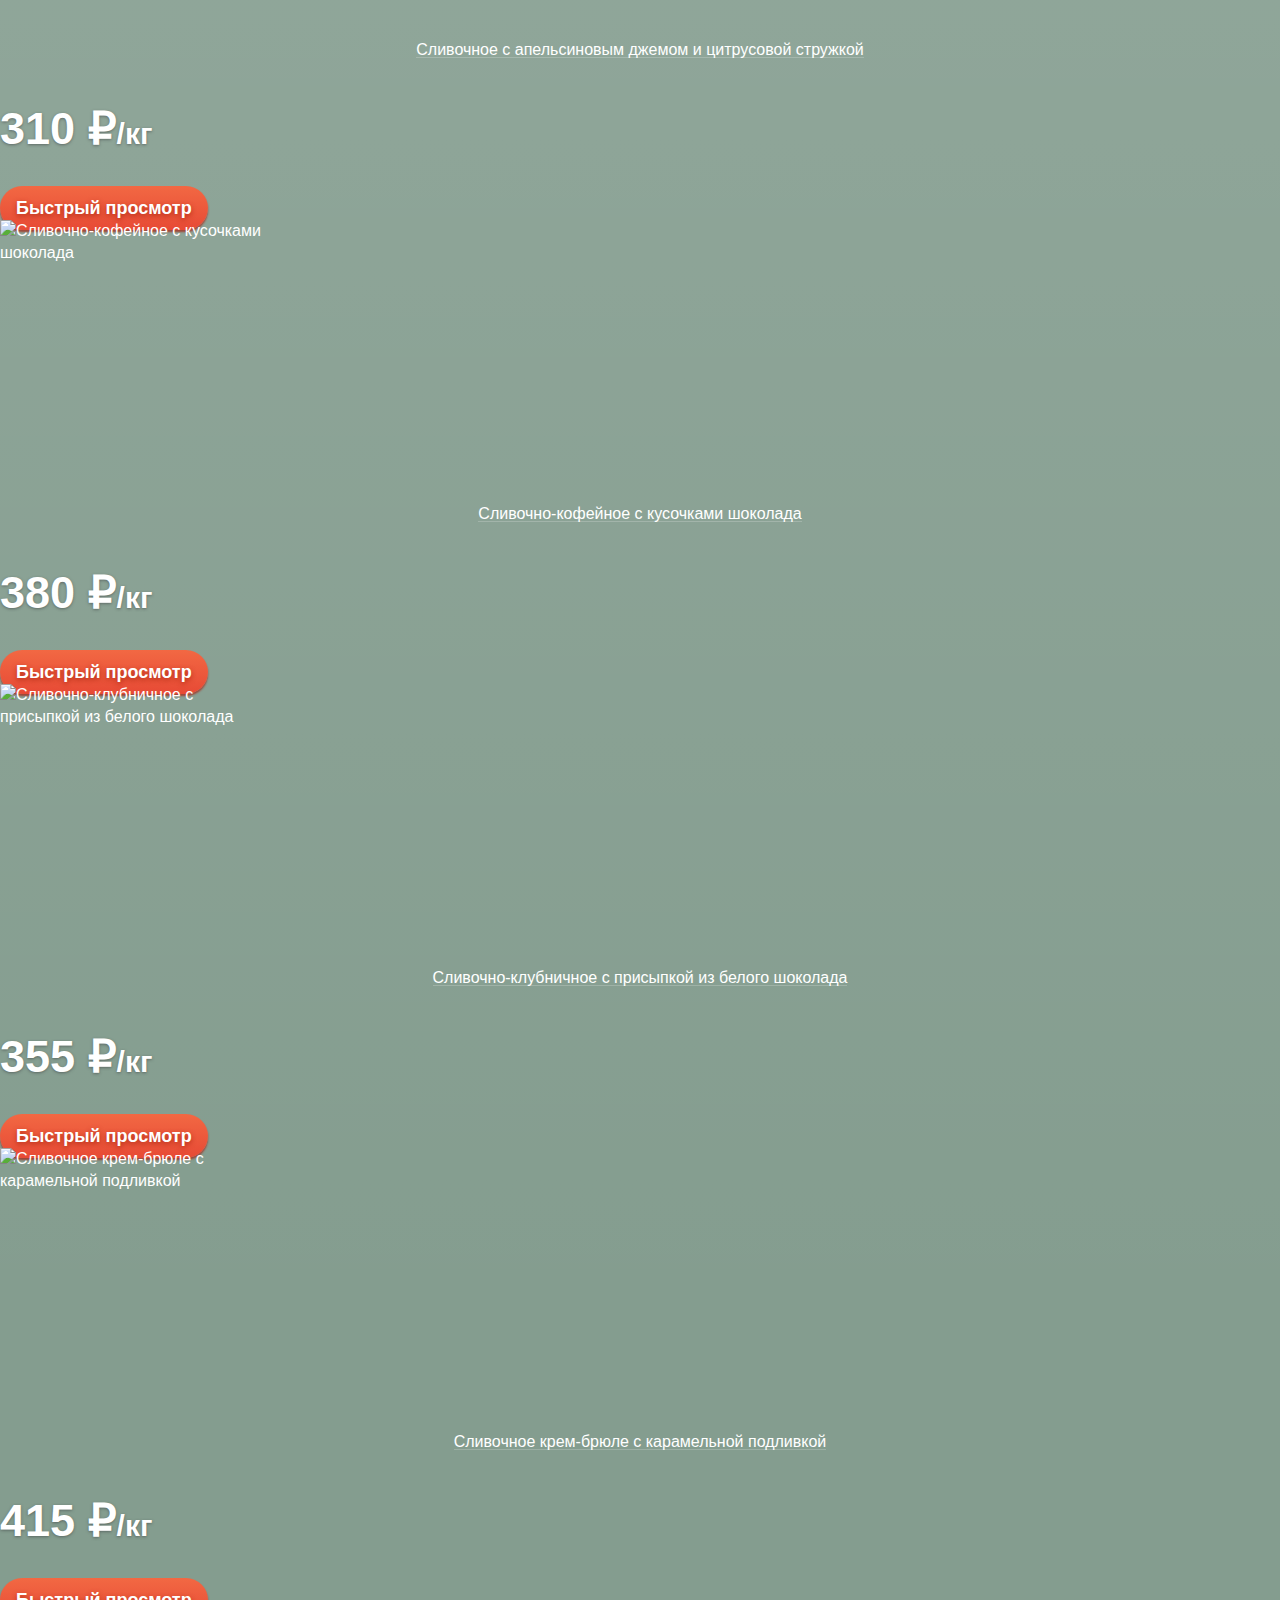
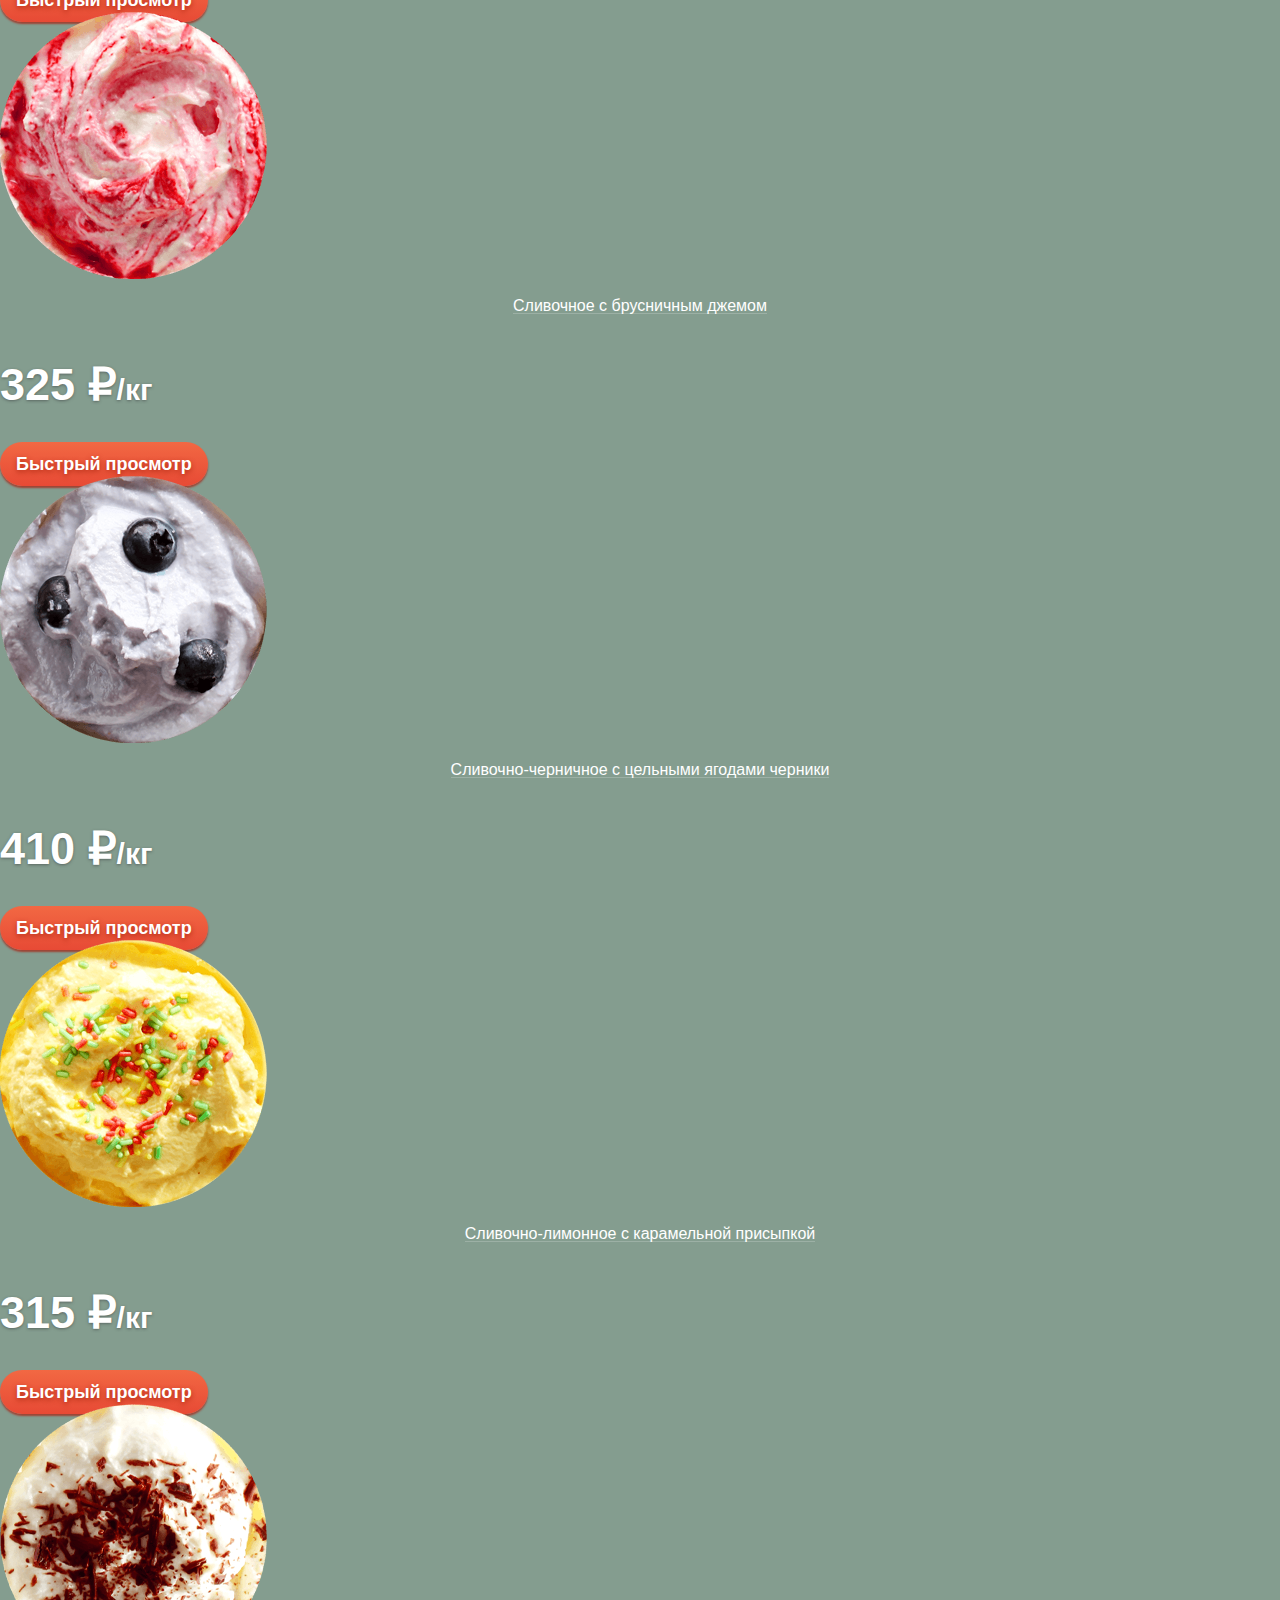
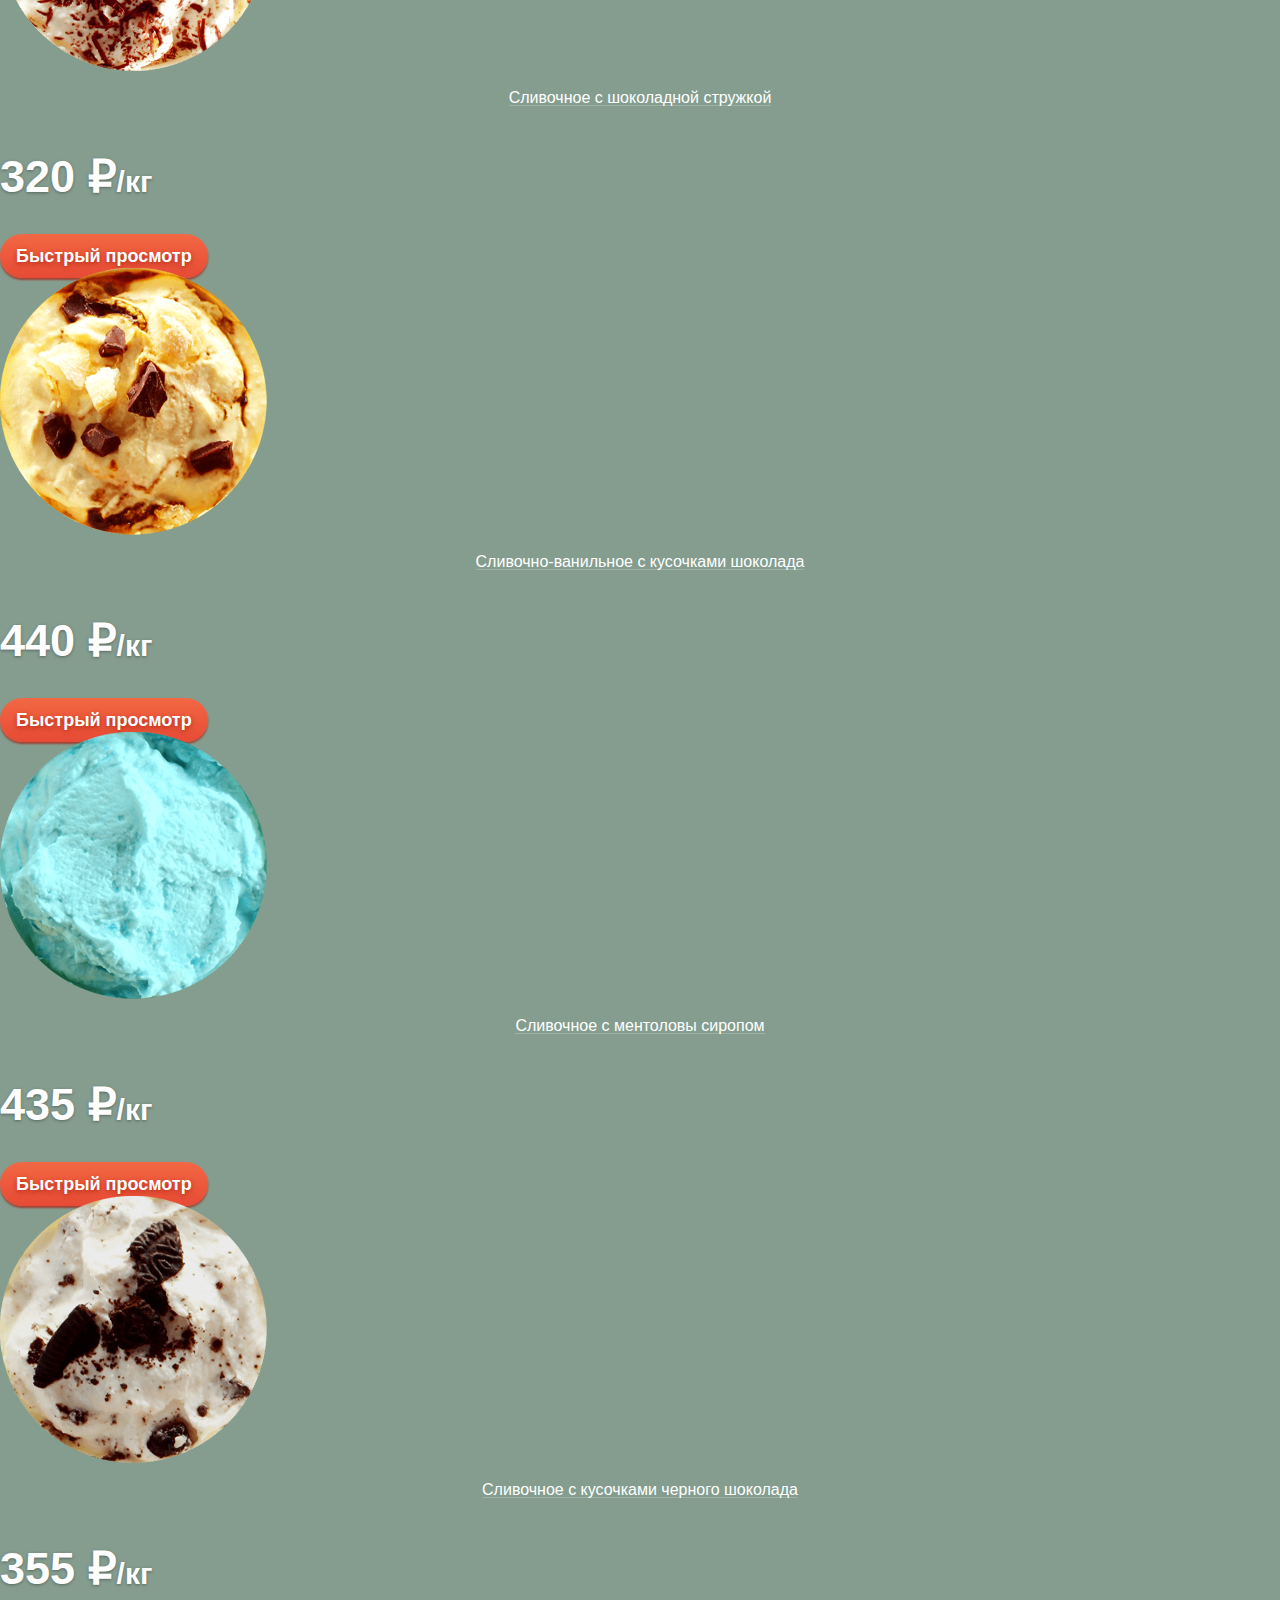
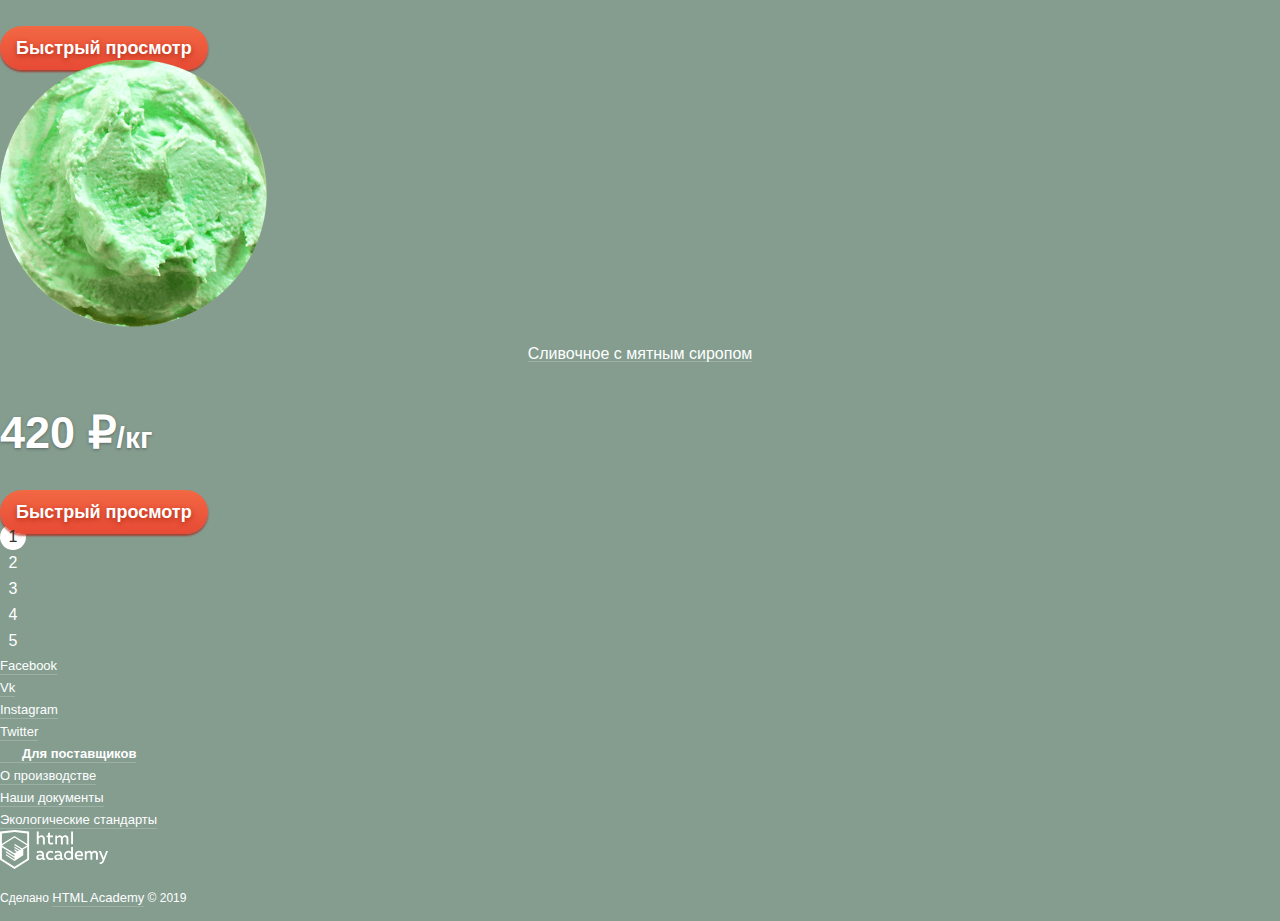
==== commit 9c739b6e: "Вносит правки в разметке" ====
--- a/catalog.html
+++ b/catalog.html
@@ -17,9 +17,10 @@
 
     <nav class="nav">
       <ul class="nav__list list-reset">
-        <li class="nav__item"><a class="nav__link nav__link--current" href="#" aria-haspopup="true">Каталог</a>
+        <li class="nav__item nav__item--catalog"><a class="nav__link nav__link--current" href="#"
+            aria-haspopup="true">Каталог</a>
           <ul class="nav__submenu dropdown list-reset" aria-label="Подменю">
-            <li class="nav__submenu-item"><a href="#"><b>Новинки</b></a></li>
+            <li class="nav__submenu-item"><a class="new" href="#"><b>Новинки</b></a></li>
             <li class="nav__submenu-item"><a>Сливочное</a></li>
             <li class="nav__submenu-item"><a href="#">Щербеты</a></li>
             <li class="nav__submenu-item"><a href="#">Фруктовый лед</a></li>
@@ -65,38 +66,49 @@
       </ul>
 
       <div class="cart">
-        <a class="cart__info" href="#" aria-haspopup="true"><span>Корзина: </span>2 товара</a>
+        <a class="cart__info" href="#" aria-haspopup="true"><span class="visually-hidden">Корзина: </span
+            class="cart__status"><output>2 товара</output></a>
 
         <div class="cart__table-wrapper">
           <table class="cart__table">
             <tr class="cart__table-row">
-              <!-- кнопка или ссылка? -->
               <td class="cart__table-cell"><button class="cart__table-btn" type="button"><span>Удалить из
                     корзины</span></button></td>
-              <td class="cart__table-cell"><img class="cart__table-img" src="img/product-1.png" width="33" height="33"
-                  alt="Пломбир с апельсиновым джемом" aria-hidden="true"></td>
+              <td class="cart__table-cell">
+                <div class="cart__img-wrapper">
+                  <img class="cart__table-img" src="img/product-1.png" width="33" height="33"
+                    alt="Пломбир с апельсиновым джемом" aria-hidden="true">
+                </div>
+              </td>
               <td class="cart__table-cell">Пломбир с апельсиновым джемом</td>
-              <td class="cart__table-cell cart__table-cell--amount">1,5 кг</td>
-              <td class="cart__table-cell">х</td>
-              <td class="cart__table-cell cart__table-cell--price">200 руб.</td>
-              <td class="cart__table-cell">300 руб.</td>
+              <td class="cart__table-cell">
+                <p>
+                  <span class="cart__amount">1,5 кг</span> х <span class="cart__price">200 руб.</span><span
+                    class="cart__total-price">300 руб.</span>
+                </p>
+              </td>
             </tr>
             <tr class="cart__table-row">
               <td class="cart__table-cell"><button class="cart__table-btn" type="button"><span>Удалить из
                     корзины</span></button></td>
-              <td class="cart__table-cell"><img class="cart__table-img" src="img/product-3.png" width="33" height="33"
-                  alt="Клубничный пломбир с присыпкой из белого шоколада" aria-hidden="true"></td>
+              <td class="cart__table-cell">
+                <div class="cart__img-wrapper">
+                  <img class="cart__table-img" src="img/product-3.png" width="33" height="33"
+                    alt="Клубничный пломбир с присыпкой из белого шоколада" aria-hidden="true">
+                </div>
+              </td>
               <td class="cart__table-cell">Клубничный пломбир с присыпкой из белого шоколада</td>
-              <td class="cart__table-cell cart__table-cell--amount">1,5 кг</td>
-              <td class="cart__table-cell">х</td>
-              <td class="cart__table-cell cart__table-cell--price">300 руб.</td>
-              <td class="cart__table-cell">450 руб.</td>
-            </tr>
-            <tr class="cart__total">
-              <td colspan="6">Итого:</td>
-              <td>750 руб.</td>
+              <td class="cart__table-cell cart__table-cell--amount">
+                <p>
+                  <span class="cart__amount">1,5 кг</span> х <span class="cart__price">300 руб.</span><span
+                    class="cart__total-price">450 руб.</span>
+                </p>
+              </td>
             </tr>
           </table>
+          <p class="cart__total">Итого:
+            <output>750 руб.</output>
+          </p>
 
           <a class="cart__link like-btn" href="#">Оформить заказ</a>
         </div>
@@ -365,10 +377,13 @@
   <footer class="page-footer">
 
     <ul class="social social__list list-reset">
-      <li class="social__item"><a href="#" aria-label="В фейсбук">Facebook</a></li>
-      <li class="social__item"><a href="#" aria-label="Вконтакте">VK</a></li>
-      <li class="social__item"><a href="#" aria-label="В Инстаграм">Instagram</a></li>
-      <li class="social__item"><a href="#" aria-label="В Твиттер">Twitter</a></li>
+      <li class="social__item"><a class="social__link social__link--fb" href="#" aria-label="В фейсбук">Facebook</a>
+      </li>
+      <li class="social__item"><a class="social__link social__link--vk" href="#" aria-label="Вконтакте">Vk</a></li>
+      <li class="social__item"><a class="social__link social__link--insta" href="#"
+          aria-label="В Инстаграм">Instagram</a></li>
+      <li class="social__item"><a class="social__link social__link--twitter" href="#" aria-label="В Твиттер">Twitter</a>
+      </li>
     </ul>
 
     <ul class="footer-nav footer-nav__list list-reset">
--- a/css/styles.css
+++ b/css/styles.css
@@ -150,8 +150,7 @@
 	font-weight: 700;
 	line-height: 19px;
 
-	display: inline-block;
-	vertical-align: middle;
+	display: inline-flex;
 
 	border-bottom: 1px solid var(--white-alpha-2);
 }
@@ -281,8 +280,7 @@
 
 	color: var(--basic-almost-black);
 
-	display: inline-block;
-	vertical-align: middle;
+	display: inline-flex;
 
 	border-bottom: 1px solid var(--grey-alpha-3);
 }
@@ -308,17 +306,17 @@
 	padding-right: 26px;
 }
 
-.cart__table {
+.cart__table-wrapper {
 	color: var(--basic-almost-black);
 	font-size: 13px;
 	line-height: 16px;
 }
 
-.cart__table-cell--amount {
+.cart__amount {
 	color: var(--basic-black);
 }
 
-.cart__table-cell--price {
+.cart__price {
 	color: var(--basic-grey-lighter);
 }
 
@@ -373,14 +371,14 @@
 
 /* Промоакции */
 
-.promo__raspberry {
+.promo__item--raspberry {
 	background-color: var(--bg-raspberry);
 	background-image: url("../img/raspberry.jpg");
 	background-repeat: no-repeat;
 	background-position: 0 0;
 }
 
-.promo__chocolate {
+.promo__item--chocolate {
 	background-color: var(--bg-chocolate);
 	background-image: url("../img/chocolate.jpg");
 	background-repeat: no-repeat;
@@ -581,8 +579,7 @@
 	font-size: 13px;
 	line-height: 16px;
 
-	display: inline-block;
-	vertical-align: middle;
+	display: inline-flex;
 
 	border-bottom: 1px solid var(--white-alpha-2);
 }
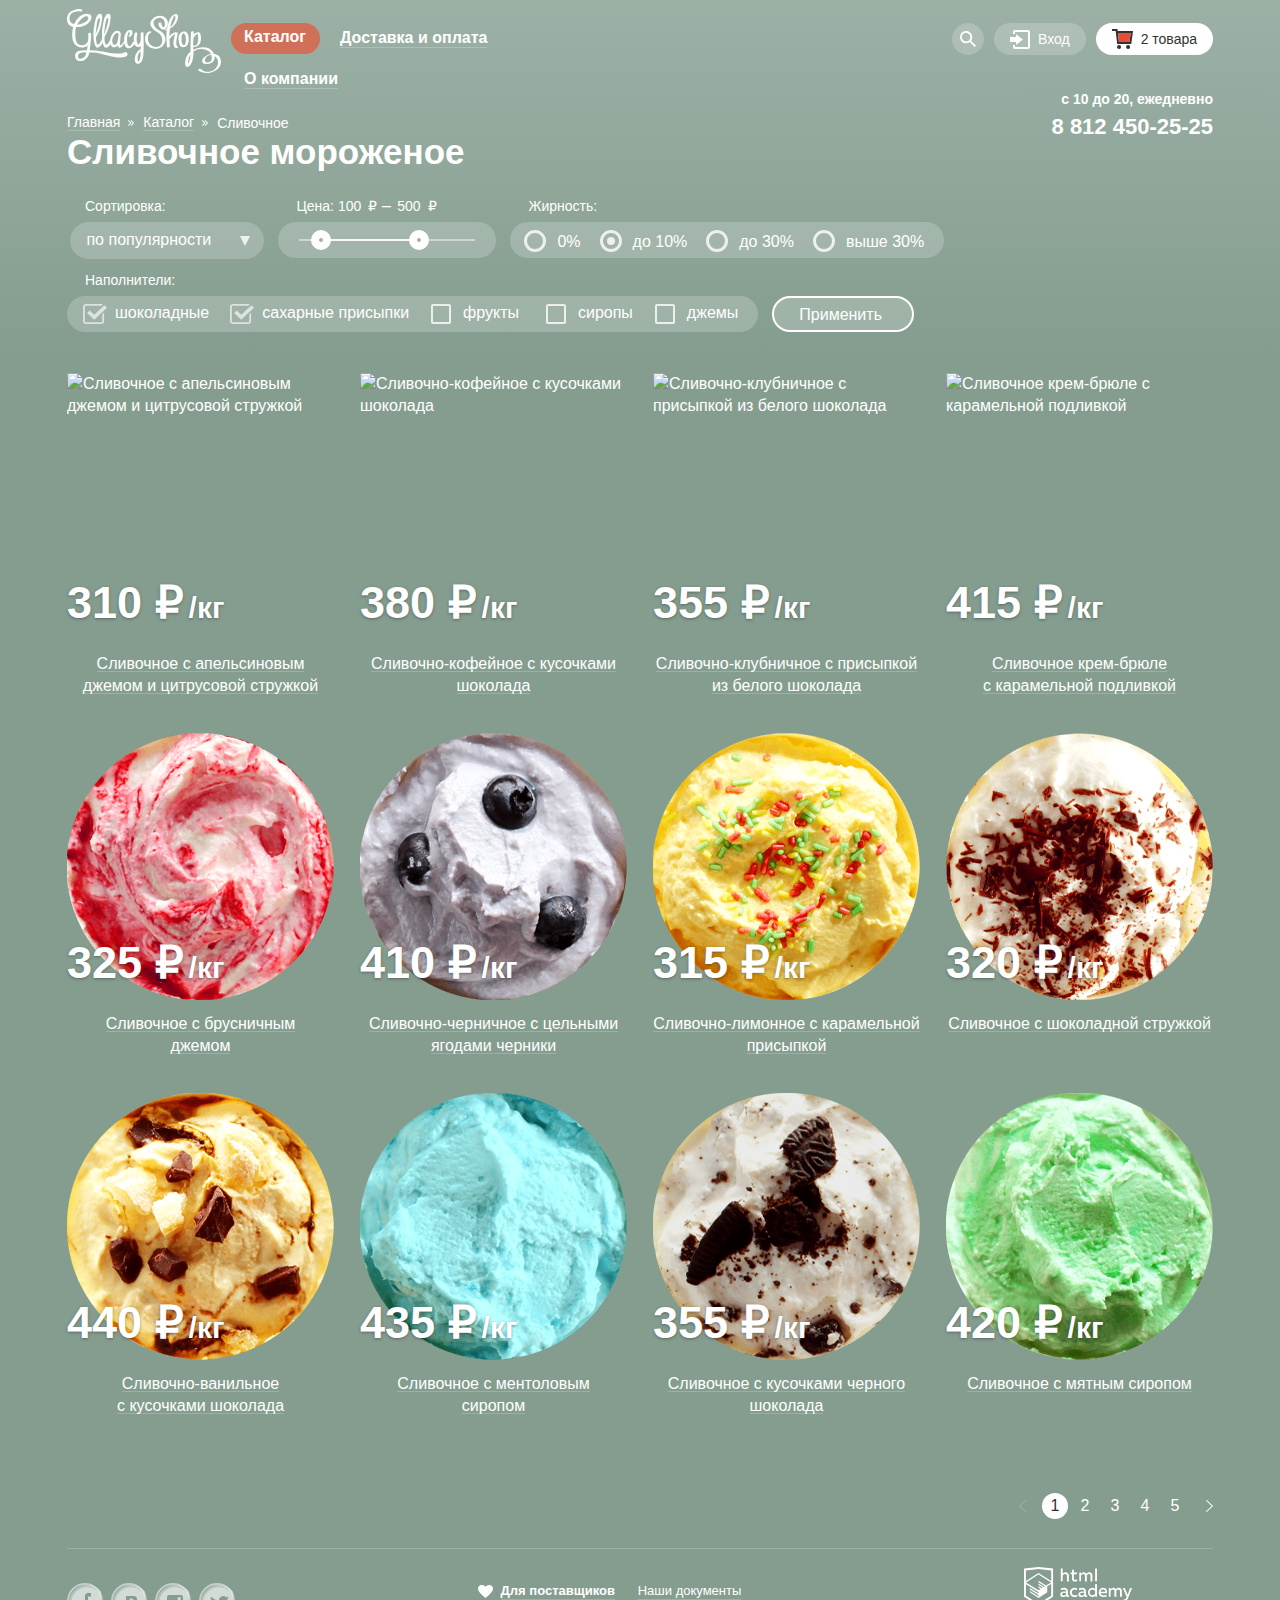
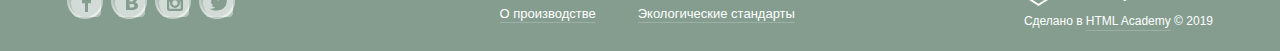
==== commit fd247d49: "меняет размер у знака рубля и марджины у чекбоксов" ====
--- a/catalog.html
+++ b/catalog.html
@@ -5,407 +5,543 @@
   <meta charset="utf-8">
   <title>Сливочное мороженое: Gllacy</title>
   <link rel="stylesheet" href="https://cdnjs.cloudflare.com/ajax/libs/normalize/8.0.1/normalize.min.css">
-  <link rel="stylesheet" href="css/styles.css">
+  <link rel="stylesheet" href="css/styles.min.css">
 </head>
 
 <body class="page page--catalog">
 
   <header class="page-header">
-    <a class="logo-wrapper" href="index.html">
-      <img src="img/gllacy-logo.svg" width="154" height="64" alt="Логотип 'Gllacy'" />
-    </a>
-
-    <nav class="nav">
-      <ul class="nav__list list-reset">
-        <li class="nav__item nav__item--catalog"><a class="nav__link nav__link--current" href="#"
-            aria-haspopup="true">Каталог</a>
-          <ul class="nav__submenu dropdown list-reset" aria-label="Подменю">
-            <li class="nav__submenu-item"><a class="new" href="#"><b>Новинки</b></a></li>
-            <li class="nav__submenu-item"><a>Сливочное</a></li>
-            <li class="nav__submenu-item"><a href="#">Щербеты</a></li>
-            <li class="nav__submenu-item"><a href="#">Фруктовый лед</a></li>
-            <li class="nav__submenu-item"><a href="#">Мелорин</a></li>
+    <div class="container">
+      <div class="header-top-row">
+        <a class="logo-wrapper" href="index.html">
+          <img src="img/gllacy-logo.svg" width="154" height="64" alt="Логотип 'Gllacy'" />
+        </a>
+
+        <nav class="nav">
+          <ul class="nav__list list-reset">
+            <li class="nav__item nav__item--catalog nav__item--current"><a class="nav__link" href="#"
+                aria-haspopup="true">Каталог</a>
+              <ul class="nav__submenu dropdown list-reset" aria-label="Подменю">
+                <li class="nav__submenu-item nav__submenu-item--new"><a href="#"><b>Новинки</b></a></li>
+                <li class="nav__submenu-item"><a>Сливочное</a></li>
+                <li class="nav__submenu-item"><a href="#">Щербеты</a></li>
+                <li class="nav__submenu-item"><a href="#">Фруктовый лед</a></li>
+                <li class="nav__submenu-item"><a href="#">Мелорин</a></li>
+              </ul>
+            </li>
+            <li class="nav__item"><a class="nav__link" href="#">Доставка и оплата</a></li>
+            <li class="nav__item"><a class="nav__link" href="#">О компании</a></li>
           </ul>
-        </li>
-        <li class="nav__item"><a class="nav__link" href="#">Доставка и оплата</a></li>
-        <li class="nav__item"><a class="nav__link" href="#">О компании</a></li>
+        </nav>
+
+        <div class="header-user">
+
+          <div class="search">
+            <button class="header-user__link search__btn" type="button" aria-label="Поиск" aria-haspopup="true">
+              <svg class="header-user__svg search__btn-svg" width="16" height="16" xmlns="http://www.w3.org/2000/svg">
+                <path
+                  d="M16 14.665l-4.921-4.932a6.144 6.144 0 00-.994-8.273 6.113 6.113 0 00-8.307.352 6.141 6.141 0 00-.293 8.328 6.11 6.11 0 008.262.937L14.659 16 16 14.665zm-9.918-4.288a4.245 4.245 0 01-3.928-2.63 4.269 4.269 0 01.922-4.643 4.248 4.248 0 014.632-.923 4.253 4.253 0 012.624 3.936 4.274 4.274 0 01-1.247 3.01 4.256 4.256 0 01-3.003 1.25z" />
+              </svg>
+            </button>
+
+            <form class="search__form" role="search" action="https://echo.htmlacademy.ru" method="GET">
+              <label class="visually-hidden" for="search-field">Поиск</label>
+              <input class="search__input" type="search" name="search" id="search-field" placeholder="Крем-брюле">
+              <button class="visually-hidden" type="submit">Найти</button>
+            </form>
+          </div>
+
+          <ul class="header-user__list list-reset">
+            <li class="header-user__item"><a class="header-user__link header-user__link--login" href="login.html"
+                aria-label="Войти в свой аккаунт" aria-haspopup="true">
+                <svg class="header-user__svg header-user__svg--login" width="20" height="19"
+                  xmlns="http://www.w3.org/2000/svg">
+                  <path d="M6.04 14.88l6.92-5.38-6.92-5.37v2.91H0v4.92h6.04v2.92z" />
+                  <path d="M18 0H5a2 2 0 00-2 2v2h2V2h13v15H5v-2H3v2a2 2 0 002 2h13a2 2 0 002-2V2a2 2 0 00-2-2z" />
+                </svg>
+                <span>Вход</span></a>
+              <form class="signin" action="https://echo.htmlacademy.ru" method="POST">
+                <p>
+                  <label class="visually-hidden" for="signin-email">E-mail</label>
+                  <input class="signin__input" type="email" name="email" id="signin-email"
+                    placeholder="email@example.com">
+                </p>
+                <p>
+                  <label class="visually-hidden" for="password-field">Password</label>
+                  <input class="signin__input" type="password" name="password" id="password-field" placeholder="••••••">
+                </p>
+
+                <div class="signin__links-button">
+                  <div class="signin__link-wrapper">
+                    <a class="signin__link" href="#">Забыли пароль?</a>
+                    <a class="signin__link" href="#">Новая регистрация</a>
+                  </div>
+
+                  <button class="signin__btn like-btn" type="submit">Войти</button>
+                </div>
+
+              </form>
+            </li>
+          </ul>
+
+          <div class="cart">
+            <a class="header-user__link cart__info cart__info--full" href="cart.html" aria-haspopup="true"><span
+                class="visually-hidden">Корзина:
+              </span>
+              <svg class="header-user__svg cart__svg" width="21" height="20" xmlns="http://www.w3.org/2000/svg">
+                <path class="cart__svg--outline"
+                  d="M7.034 20a2.008 2.008 0 002.015-2c0-1.105-.902-2-2.015-2a2.008 2.008 0 00-2.016 2c0 1.105.903 2 2.016 2zM16.103 20a2.008 2.008 0 002.015-2c0-1.105-.902-2-2.015-2a2.008 2.008 0 00-2.016 2c0 1.105.903 2 2.016 2zM5.703 2l-.241-2H0v2h3.668l1.511 13h14.108L21 2H5.703zm11.8 11H6.973L5.965 4h12.727l-1.189 9z" />
+                <path class="cart__svg--fill" d="M5.935 4.03L6.973 13h10.53l1.19-8.97H5.934z" />
+              </svg>
+              <output class="cart__status">2 товара</output></a>
+
+            <div class="cart__table-wrapper">
+              <table class="cart__table">
+                <tr class="cart__table-row">
+                  <td class="cart__table-cell cart__table-cell--delete"><button class="cart__table-btn"
+                      type="button"><span class="visually-hidden">Удалить из
+                        корзины</span></button></td>
+                  <td class="cart__table-cell cart__table-cell--img">
+                    <div class="cart__img-wrapper">
+                      <img class="cart__table-img" src="img/product-1.png" width="33" height="33"
+                        alt="Пломбир с апельсиновым джемом" aria-hidden="true">
+                    </div>
+                  </td>
+                  <td class="cart__table-cell cart__table-cell--title">Пломбир с апельсиновым джемом</td>
+                  <td class="cart__table-cell cart__table-cell--amount">
+                    <p>
+                      <span class="cart__amount">1,5 кг</span> х <span class="cart__price">200 руб.</span><span
+                        class="cart__total-price">300 руб.</span>
+                    </p>
+                  </td>
+                </tr>
+                <tr class="cart__table-row">
+                  <td class="cart__table-cell cart__table-cell--delete"><button class="cart__table-btn"
+                      type="button"><span class="visually-hidden">Удалить из
+                        корзины</span></button></td>
+                  <td class="cart__table-cell cart__table-cell--img">
+                    <div class="cart__img-wrapper">
+                      <img class="cart__table-img" src="img/product-3.png" width="33" height="33"
+                        alt="Клубничный пломбир с присыпкой из белого шоколада" aria-hidden="true">
+                    </div>
+                  </td>
+                  <td class="cart__table-cell cart__table-cell--title">Клубничный пломбир с присыпкой из белого шоколада
+                  </td>
+                  <td class="cart__table-cell cart__table-cell--amount">
+                    <p>
+                      <span class="cart__amount">1,5 кг</span> х <span class="cart__price">300 руб.</span><span
+                        class="cart__total-price">450 руб.</span>
+                    </p>
+                  </td>
+                </tr>
+              </table>
+              <hr>
+              <p class="cart__total">Итого:
+                <output>750 руб.</output>
+              </p>
+              <a class="cart__link like-btn" href="#">Оформить заказ</a>
+            </div>
+          </div>
+        </div>
+      </div>
+
+      <div class="header-info">
+        <p class="header-info__hours">с 10 до 20, ежедневно</p>
+        <p class="header-info__contacts" aria-label="Наш телефон"><a href="tel:+88124502525">8 812 450-25-25</a></p>
+      </div>
+    </div>
+  </header>
+
+  <main class="page-content page-content--catalog">
+    <div class="container">
+
+      <ul class="breadcrumbs breadcrumbs__list list-reset">
+        <li class="breadcrumbs__item"><a href="index.html" aria-label="На главную страницу">Главная</a></li>
+        <li class="breadcrumbs__item"><a href="#" aria-label="В раздел с каталогом">Каталог</a></li>
+        <li class="breadcrumbs__item"><a aria-current="page">Сливочное</a></li>
       </ul>
-    </nav>
-
-    <div class="header-user">
-
-      <div class="search">
-        <button class="search__btn" type="button" aria-label="Поиск" aria-haspopup="true">search-svg</button>
-
-        <form class="search__form" role="search" action="https://echo.htmlacademy.ru" method="GET">
-          <label for="search-field">Поиск</label>
-          <input class="search__input" type="search" name="search" id="search-field" placeholder="Крем-брюле">
-          <button class="search__submit" type="submit">Найти</button>
+
+      <h1 class="page-title">Сливочное мороженое</h1>
+    </div>
+
+    <section class="filter">
+      <h2 class="visually-hidden">Фильтр</h2>
+
+      <div class="container">
+        <form class="filter__form" action="https://echo.htmlacademy.ru" method="GET">
+          <fieldset class="filter__sort">
+            <legend class="filter__name">Сортировка:</legend>
+
+            <div class="filter__select-wrapper">
+              <label class="visually-hidden" for="sort-field">Сортировать:</label>
+              <select class="filter__select" name="sort" id="sort-field">
+                <option class="filter__option" value="by-popularity">по популярности</option>
+                <option class="filter__option" value="first-lower">сначала недорогие</option>
+                <option class="filter__option" value="firt-higher">сначала дорогие</option>
+                <option class="filter__option" value="by-fat-amount">по жирности</option>
+              </select>
+            </div>
+          </fieldset>
+
+          <fieldset class="filter__price">
+            <legend class="filter__name">Цена:</legend>
+
+            <div class="filter__price-info">
+              <input class="filter__num" type="number" name="min-price" value="100" id="min-input">
+              <label class="filter__label" for="min-input">₽</label>
+              <span> – </span>
+              <input class="filter__num" type="number" name="max-price" value="500" id="max-input">
+              <label class="filter__label" for="max-input">₽</label>
+            </div>
+
+            <div class="filter__price-range">
+              <div class="filter__scale">
+                <div class="filter__bar"></div>
+              </div>
+              <button class="filter__toggle-btn filter__toggle-btn--min" type="button"></button>
+              <button class="filter__toggle-btn filter__toggle-btn--max" type="button"></button>
+            </div>
+          </fieldset>
+
+          <fieldset class="filter__fat-amount">
+            <legend class="filter__name">Жирность:</legend>
+
+            <ul class="filter__list list-reset">
+              <li class="filter__item">
+                <input class="filter__radio visually-hidden" type="radio" name="fat-amount" id="zero" value="zero">
+                <label for="zero">0%</label>
+              </li>
+              <li class="filter__item">
+                <input class="filter__radio visually-hidden" type="radio" name="fat-amount" id="max-ten" value="max-ten"
+                  checked>
+                <label for="max-ten">до 10%</label>
+              </li>
+              <li class="filter__item">
+                <input class="filter__radio visually-hidden" type="radio" name="fat-amount" id="max-thirty"
+                  value="max-thirty">
+                <label for="max-thirty">до 30%</label>
+              </li>
+              <li class="filter__item">
+                <input class="filter__radio visually-hidden" type="radio" name="fat-amount" id="up-thirty"
+                  value="up-thirty">
+                <label for="up-thirty">выше 30%</label>
+              </li>
+            </ul>
+          </fieldset>
+
+          <fieldset class="filter__toppings">
+            <legend class="filter__name">Наполнители:</legend>
+
+            <ul class="filter__list list-reset">
+              <li class="filter__item filter__item--chocolate">
+                <input class="filter__checkbox visually-hidden" type="checkbox" name="chocolate" id="chocolate-field"
+                  checked>
+                <label class="filter__label" for="chocolate-field">шоколадные</label>
+              </li>
+              <li class="filter__item filter__item--sprinkles">
+                <input class="filter__checkbox visually-hidden" type="checkbox" name="sprinkles" id="sprinkles-field"
+                  checked>
+                <label class="filter__label" for="sprinkles-field">сахарные присыпки</label>
+              </li>
+              <li class="filter__item filter__item--fruit">
+                <input class="filter__checkbox visually-hidden" type="checkbox" name="fruit" id="fruit-field">
+                <label class="filter__label" for="fruit-field">фрукты</label>
+              </li>
+              <li class="filter__item filter__item--syrop">
+                <input class="filter__checkbox visually-hidden" type="checkbox" name="syrup" id="syrup-field">
+                <label class="filter__label" for="syrup-field">сиропы</label>
+              </li>
+              <li class="filter__item filter__item--jam">
+                <input class="filter__checkbox visually-hidden" type="checkbox" name="jam" id="jam-field">
+                <label class="filter__label" for="jam-field">джемы</label>
+              </li>
+            </ul>
+          </fieldset>
+
+          <button class="filter__submit" type="submit">Применить</button>
         </form>
       </div>
-
-      <ul class="header-user__list list-reset">
-        <li class="header-user__item"><a class="header-user__link" href="#" aria-label="Войти в свой аккаунт"
-            aria-haspopup="true">Вход</a>
-          <form class="signin" action="https://echo.htmlacademy.ru" method="POST">
-            <p>
-              <label for="email-field">E-mail</label>
-              <input class="signin__input" type="email" name="email" id="email-field" placeholder="email@example.com">
-            </p>
-            <p>
-              <label for="password-field">Password</label>
-              <input class="signin__input" type="password" name="password" id="password-field" placeholder="••••••">
-            </p>
-            <div class="signin__link-wrapper">
-              <a class="signin__link" href="#">Забыли пароль?</a>
-              <a class="signin__link" href="#">Новая регистрация</a>
-            </div>
-            <button class="signin__btn like-btn" type="submit">Войти</button>
-          </form>
-        </li>
-      </ul>
-
-      <div class="cart">
-        <a class="cart__info" href="#" aria-haspopup="true"><span class="visually-hidden">Корзина: </span
-            class="cart__status"><output>2 товара</output></a>
-
-        <div class="cart__table-wrapper">
-          <table class="cart__table">
-            <tr class="cart__table-row">
-              <td class="cart__table-cell"><button class="cart__table-btn" type="button"><span>Удалить из
-                    корзины</span></button></td>
-              <td class="cart__table-cell">
-                <div class="cart__img-wrapper">
-                  <img class="cart__table-img" src="img/product-1.png" width="33" height="33"
-                    alt="Пломбир с апельсиновым джемом" aria-hidden="true">
-                </div>
-              </td>
-              <td class="cart__table-cell">Пломбир с апельсиновым джемом</td>
-              <td class="cart__table-cell">
-                <p>
-                  <span class="cart__amount">1,5 кг</span> х <span class="cart__price">200 руб.</span><span
-                    class="cart__total-price">300 руб.</span>
-                </p>
-              </td>
-            </tr>
-            <tr class="cart__table-row">
-              <td class="cart__table-cell"><button class="cart__table-btn" type="button"><span>Удалить из
-                    корзины</span></button></td>
-              <td class="cart__table-cell">
-                <div class="cart__img-wrapper">
-                  <img class="cart__table-img" src="img/product-3.png" width="33" height="33"
-                    alt="Клубничный пломбир с присыпкой из белого шоколада" aria-hidden="true">
-                </div>
-              </td>
-              <td class="cart__table-cell">Клубничный пломбир с присыпкой из белого шоколада</td>
-              <td class="cart__table-cell cart__table-cell--amount">
-                <p>
-                  <span class="cart__amount">1,5 кг</span> х <span class="cart__price">300 руб.</span><span
-                    class="cart__total-price">450 руб.</span>
-                </p>
-              </td>
-            </tr>
-          </table>
-          <p class="cart__total">Итого:
-            <output>750 руб.</output>
-          </p>
-
-          <a class="cart__link like-btn" href="#">Оформить заказ</a>
-        </div>
-
-      </div>
-    </div>
-
-    <div class="header-info">
-      <p class="header-info__hours">с 10 до 20, ежедневно</p>
-      <p class="header-info__contacts"><a href="tel:+88124502525">8 812 450-25-25</a></p>
-    </div>
-  </header>
-
-  <main class="page-content">
-
-    <ul class="breadcrumbs breadcrumbs__list list-reset">
-      <li class="breadcrumbs__item"><a href="index.html" aria-label="На главную страницу">Главная</a></li>
-      <li class="breadcrumbs__item"><a href="#" aria-label="В раздел с каталогом">Каталог</a></li>
-      <li class="breadcrumbs__item"><a aria-current="page">Сливочное</a></li>
-    </ul>
-
-    <h1 class="page-title">Сливочное мороженое</h1>
-
-    <section class="filter">
-      <h2 class="visually-hidden">Фильтр</h2>
-
-      <form class="filter__form" action="https://echo.htmlacademy.ru" method="GET">
-        <fieldset class="filter__sort">
-          <legend class="filter__name">Сортировка:</legend>
-
-          <select class="filter__select" name="sort" id="sort-field">
-            <option class="filter__option" value="by-popularity">по популярности</option>
-            <option class="filter__option" value="first-lower">сначала недорогие</option>
-            <option class="filter__option" value="firt-higher">сначала дорогие</option>
-            <option class="filter__option" value="by-fat-amount">по жирности</option>
-          </select>
-        </fieldset>
-
-        <fieldset class="filter__price">
-          <legend class="filter__name">Цена:</legend>
-
-          <div class="filter__price-info">
-            <input class="filter__num" type="number" name="min-price" value="100" id="min-input">
-            <label class="filter__label" for="min-input">₽</label>
-            <!-- не уверена -->
-            <span> – </span>
-            <input class="filter__num" type="number" name="max-price" value="500" id="max-input">
-            <label class="filter__label" for="max-input">₽</label>
-          </div>
-
-          <div class="filter__price-range">
-            <div class="filter__scale">
-              <div class="filter__bar"></div>
-            </div>
-            <button class="filter__toggle-btn" type="button"></button>
-            <button class="filter__toggle-btn" type="button"></button>
-          </div>
-        </fieldset>
-
-        <fieldset class="filter__fat-amount">
-          <legend class="filter__name">Жирность:</legend>
-
-          <ul class="filter__list list-reset">
-            <li class="filter__item">
-              <input class="filter__radio" type="radio" name="fat-amount" id="zero" value="zero">
-              <label for="zero">0%</label>
-            </li>
-            <li class="filter__item">
-              <input class="filter__radio" type="radio" name="fat-amount" id="max-ten" value="max-ten" checked>
-              <label for="max-ten">до 10%</label>
-            </li>
-            <li class="filter__item">
-              <input class="filter__radio" type="radio" name="fat-amount" id="max-thirty" value="max-thirty">
-              <label for="max-thirty">до 30%</label>
-            </li>
-            <li class="filter__item">
-              <input class="filter__radio" type="radio" name="fat-amount" id="up-thirty" value="up-thirty">
-              <label for="thirty-up">выше 30%</label>
-            </li>
-          </ul>
-        </fieldset>
-
-        <fieldset class="filter__toppings">
-          <legend class="filter__name">Наполнители:</legend>
-
-          <ul class="filter__list list-reset">
-            <li class="filter__item">
-              <input class="filter__checkbox" type="checkbox" name="chocolate" id="chocolate-field" checked>
-              <label class="filter__label" for="chocolate-field">шоколадные</label>
-            </li>
-            <li class="filter__item">
-              <input class="filter__checkbox" type="checkbox" name="sprinkles" id="sprinkles-field" checked>
-              <label class="filter__label" for="sprinkles-field">сахарные присыпки</label>
-            </li>
-            <li class="filter__item">
-              <input class="filter__checkbox" type="checkbox" name="fruit" id="fruit-field">
-              <label class="filter__label" for="fruit-field">фрукты</label>
-            </li>
-            <li class="filter__item">
-              <input class="filter__checkbox" type="checkbox" name="syrup" id="syrup-field">
-              <label class="filter__label" for="syrup-field">сиропы</label>
-            </li>
-            <li class="filter__item">
-              <input class="filter__checkbox" type="checkbox" name="jam" id="jam-field">
-              <label class="filter__label" for="jam-field">джемы</label>
-            </li>
-          </ul>
-        </fieldset>
-
-        <button class="filter__submit" type="submit">Применить</button>
-      </form>
     </section>
 
     <section class="products">
       <h2 class="visually-hidden">Вкусы мороженого</h2>
 
-      <ul class="products__list list-reset">
-        <li class="products__item">
-          <div class="products__img-wrapper">
-            <img src="img/product-1.png" width="267" height="267"
-              alt="Сливочное с апельсиновым джемом и цитрусовой стружкой" aria-hidden="true">
-          </div>
-
-          <h3 class="products__title"><span>Сливочное с апельсиновым джемом и цитрусовой стружкой</span></h3>
-          <p class="products__price">310 ₽<span>/кг</span></p>
-          <a class="products__link like-btn" href="#" aria-label="Перейти на детальную страницу">Быстрый просмотр</a>
-        </li>
-
-        <li class="products__item">
-          <div class="products__img-wrapper">
-            <img src="img/product-2.png" width="267" height="267" alt="Сливочно-кофейное с кусочками шоколада"
-              aria-hidden="true">
-          </div>
-
-          <h3 class="products__title"><span>Сливочно-кофейное с кусочками шоколада</span></h3>
-          <p class="products__price">380 ₽<span>/кг</span></p>
-          <a class="products__link like-btn" href="#" aria-label="Перейти на детальную страницу">Быстрый просмотр</a>
-        </li>
-
-        <li class="products__item">
-          <div class="products__img-wrapper">
-            <img src="img/product-3.png" width="267" height="267"
-              alt="Сливочно-клубничное с присыпкой из белого шоколада" aria-hidden="true">
-          </div>
-
-          <h3 class="products__title"><span>Сливочно-клубничное с присыпкой из белого шоколада</span></h3>
-          <p class="products__price">355 ₽<span>/кг</span></p>
-          <a class="products__link like-btn" href="#" aria-label="Перейти на детальную страницу">Быстрый просмотр</a>
-        </li>
-
-        <li class="products__item">
-          <div class="products__img-wrapper">
-            <img src="img/product-4.png" width="267" height="267" alt="Сливочное крем-брюле с карамельной подливкой"
-              aria-hidden="true">
-          </div>
-
-          <h3 class="products__title"><span>Сливочное крем-брюле с карамельной подливкой</span></h3>
-          <p class="products__price">415 ₽<span>/кг</span></p>
-          <a class="products__link like-btn" href="#" aria-label="Перейти на детальную страницу">Быстрый просмотр</a>
-        </li>
-
-        <li class="products__item">
-          <div class="products__img-wrapper">
-            <img src="img/product-5.png" width="267" height="267" alt="Сливочное с брусничным джемом"
-              aria-hidden="true">
-          </div>
-
-          <h3 class="products__title"><span>Сливочное с брусничным джемом</span></h3>
-          <p class="products__price">325 ₽<span>/кг</span></p>
-          <a class="products__link like-btn" href="#" aria-label="Перейти на детальную страницу">Быстрый просмотр</a>
-        </li>
-
-        <li class="products__item">
-          <div class="products__img-wrapper">
-            <img src="img/product-6.png" width="267" height="267" alt="Сливочно-черничное с цельными ягодами черники"
-              aria-hidden="true">
-          </div>
-
-          <h3 class="products__title"><span>Сливочно-черничное с цельными ягодами черники</span></h3>
-          <p class="products__price">410 ₽<span>/кг</span></p>
-          <a class="products__link like-btn" href="#" aria-label="Перейти на детальную страницу">Быстрый просмотр</a>
-        </li>
-
-        <li class="products__item">
-          <div class="products__img-wrapper">
-            <img src="img/product-7.png" width="267" height="267" alt="Сливочно-лимонное с карамельной присыпкой"
-              aria-hidden="true">
-          </div>
-
-          <h3 class="products__title"><span>Сливочно-лимонное с карамельной присыпкой</span></h3>
-          <p class="products__price">315 ₽<span>/кг</span></p>
-          <a class="products__link like-btn" href="#" aria-label="Перейти на детальную страницу">Быстрый просмотр</a>
-        </li>
-
-        <li class="products__item">
-          <div class="products__img-wrapper">
-            <img src="img/product-8.png" width="267" height="267" alt="Сливочное с шоколадной стружкой"
-              aria-hidden="true">
-          </div>
-
-          <h3 class="products__title"><span>Сливочное с шоколадной стружкой</span></h3>
-          <p class="products__price">320 ₽<span>/кг</span></p>
-          <a class="products__link like-btn" href="#" aria-label="Перейти на детальную страницу">Быстрый просмотр</a>
-        </li>
-
-        <li class="products__item">
-          <div class="products__img-wrapper">
-            <img src="img/product-9.png" width="267" height="267" alt="Сливочно-ванильное с кусочками шоколада"
-              aria-hidden="true">
-          </div>
-
-          <h3 class="products__title"><span>Сливочно-ванильное с кусочками шоколада</span></h3>
-          <p class="products__price">440 ₽<span>/кг</span></p>
-          <a class="products__link like-btn" href="#" aria-label="Перейти на детальную страницу">Быстрый просмотр</a>
-        </li>
-
-        <li class="products__item">
-          <div class="products__img-wrapper">
-            <img src="img/product-10.png" width="267" height="267" alt="Сливочноe с ментоловым сиропом"
-              aria-hidden="true">
-          </div>
-
-          <h3 class="products__title"><span>Сливочноe с ментоловы сиропом</span></h3>
-          <p class="products__price">435 ₽<span>/кг</span></p>
-          <a class="products__link like-btn" href="#" aria-label="Перейти на детальную страницу">Быстрый просмотр</a>
-        </li>
-
-        <li class="products__item">
-          <div class="products__img-wrapper">
-            <img src="img/product-11.png" width="267" height="267" alt="Сливочное с кусочками черного шоколада"
-              aria-hidden="true">
-          </div>
-
-          <h3 class="products__title"><span>Сливочное с кусочками черного шоколада</span></h3>
-          <p class="products__price">355 ₽<span>/кг</span></p>
-          <a class="products__link like-btn" href="#" aria-label="Перейти на детальную страницу">Быстрый просмотр</a>
-        </li>
-
-        <li class="products__item">
-          <div class="products__img-wrapper">
-            <img src="img/product-12.png" width="267" height="267" alt="Сливочное с мятным сиропом" aria-hidden="true">
-          </div>
-
-          <h3 class="products__title"><span>Сливочное с мятным сиропом</span></h3>
-          <p class="products__price">420 ₽<span>/кг</span></p>
-          <a class="products__link like-btn" href="#" aria-label="Перейти на детальную страницу">Быстрый просмотр</a>
-        </li>
-      </ul>
-
-      <div class="pagination">
-        <a class="pagination__btn prev" aria-disabled="true" aria-label="Назад"></a>
-
-        <ul class="pagination__list list-reset" aria-label="Страницы">
-          <li class="pagination__item"><a class="pagination__link" aria-current="page">1</a></li>
-          <li class="pagination__item"><a class="pagination__link" href="#">2</a></li>
-          <li class="pagination__item"><a class="pagination__link" href="#">3</a></li>
-          <li class="pagination__item"><a class="pagination__link" href="#">4</a></li>
-          <li class="pagination__item"><a class="pagination__link" href="#">5</a></li>
+      <div class="container">
+        <ul class="products__list list-reset">
+          <li class="products__item">
+            <div class="products__item-wrapper">
+              <div class="products__img-wrapper">
+                <img src="img/product-1.png" width="267" height="267"
+                  alt="Сливочное с апельсиновым джемом и цитрусовой стружкой" aria-hidden="true">
+              </div>
+
+              <a href="#">
+                <h3 class="products__title"><span>Сливочное с&nbsp;апельсиновым джемом и&nbsp;цитрусовой стружкой</span>
+                </h3>
+              </a>
+              <p class="products__price">310 ₽<span>/кг</span></p>
+            </div>
+            <div class="products__btn-wrapper">
+              <a class="products__link like-btn" href="#" aria-label="Перейти на детальную страницу">Быстрый
+                просмотр</a>
+            </div>
+          </li>
+
+          <li class="products__item">
+            <div class="products__item-wrapper">
+              <div class="products__img-wrapper">
+                <img src="img/product-2.png" width="267" height="267" alt="Сливочно-кофейное с кусочками шоколада"
+                  aria-hidden="true">
+              </div>
+
+              <a href="#">
+                <h3 class="products__title"><span>Сливочно-кофейное с&nbsp;кусочками шоколада</span></h3>
+              </a>
+              <p class="products__price">380 ₽<span>/кг</span></p>
+            </div>
+            <div class="products__btn-wrapper">
+              <a class="products__link like-btn" href="#" aria-label="Перейти на детальную страницу">Быстрый
+                просмотр</a>
+            </div>
+          </li>
+
+          <li class="products__item">
+            <div class="products__item-wrapper">
+              <div class="products__img-wrapper">
+                <img src="img/product-3.png" width="267" height="267"
+                  alt="Сливочно-клубничное с присыпкой из белого шоколада" aria-hidden="true">
+              </div>
+
+              <a href="#">
+                <h3 class="products__title"><span>Сливочно-клубничное с&nbsp;присыпкой из&nbsp;белого шоколада</span>
+                </h3>
+              </a>
+              <p class="products__price">355 ₽<span>/кг</span></p>
+            </div>
+            <div class="products__btn-wrapper">
+              <a class="products__link like-btn" href="#" aria-label="Перейти на детальную страницу">Быстрый
+                просмотр</a>
+            </div>
+          </li>
+
+          <li class="products__item">
+            <div class="products__item-wrapper">
+              <div class="products__img-wrapper">
+                <img src="img/product-4.png" width="267" height="267" alt="Сливочное крем-брюле с карамельной подливкой"
+                  aria-hidden="true">
+              </div>
+
+              <a href="#">
+                <h3 class="products__title"><span>Сливочное крем-брюле с&nbsp;карамельной подливкой</span></h3>
+              </a>
+              <p class="products__price">415 ₽<span>/кг</span></p>
+            </div>
+            <div class="products__btn-wrapper">
+              <a class="products__link like-btn" href="#" aria-label="Перейти на детальную страницу">Быстрый
+                просмотр</a>
+            </div>
+          </li>
+
+          <li class="products__item">
+            <div class="products__item-wrapper">
+              <div class="products__img-wrapper">
+                <img src="img/product-5.png" width="267" height="267" alt="Сливочное с брусничным джемом"
+                  aria-hidden="true">
+              </div>
+
+              <a href="#">
+                <h3 class="products__title"><span>Сливочное с&nbsp;брусничным <br> джемом</span></h3>
+              </a>
+              <p class="products__price">325 ₽<span>/кг</span></p>
+            </div>
+            <div class="products__btn-wrapper">
+              <a class="products__link like-btn" href="#" aria-label="Перейти на детальную страницу">Быстрый
+                просмотр</a>
+            </div>
+          </li>
+
+          <li class="products__item">
+            <div class="products__item-wrapper">
+              <div class="products__img-wrapper">
+                <img src="img/product-6.png" width="267" height="267"
+                  alt="Сливочно-черничное с цельными ягодами черники" aria-hidden="true">
+              </div>
+
+              <a href="#">
+                <h3 class="products__title"><span>Сливочно-черничное с&nbsp;цельными ягодами черники</span></h3>
+              </a>
+              <p class="products__price">410 ₽<span>/кг</span></p>
+            </div>
+            <div class="products__btn-wrapper">
+              <a class="products__link like-btn" href="#" aria-label="Перейти на детальную страницу">Быстрый
+                просмотр</a>
+            </div>
+          </li>
+
+          <li class="products__item">
+            <div class="products__item-wrapper">
+              <div class="products__img-wrapper">
+                <img src="img/product-7.png" width="267" height="267" alt="Сливочно-лимонное с карамельной присыпкой"
+                  aria-hidden="true">
+              </div>
+
+              <a href="#">
+                <h3 class="products__title"><span>Сливочно-лимонное с&nbsp;карамельной присыпкой</span></h3>
+              </a>
+              <p class="products__price">315 ₽<span>/кг</span></p>
+            </div>
+            <div class="products__btn-wrapper">
+              <a class="products__link like-btn" href="#" aria-label="Перейти на детальную страницу">Быстрый
+                просмотр</a>
+            </div>
+          </li>
+
+          <li class="products__item">
+            <div class="products__item-wrapper">
+              <div class="products__img-wrapper">
+                <img src="img/product-8.png" width="267" height="267" alt="Сливочное с шоколадной стружкой"
+                  aria-hidden="true">
+              </div>
+
+              <a href="#">
+                <h3 class="products__title"><span>Сливочное с&nbsp;шоколадной стружкой</span></h3>
+              </a>
+              <p class="products__price">320 ₽<span>/кг</span></p>
+            </div>
+            <div class="products__btn-wrapper">
+              <a class="products__link like-btn" href="#" aria-label="Перейти на детальную страницу">Быстрый
+                просмотр</a>
+            </div>
+          </li>
+
+          <li class="products__item">
+            <div class="products__item-wrapper">
+              <div class="products__img-wrapper">
+                <img src="img/product-9.png" width="267" height="267" alt="Сливочно-ванильное с кусочками шоколада"
+                  aria-hidden="true">
+              </div>
+
+              <a href="#">
+                <h3 class="products__title"><span>Сливочно-ванильное <br> с&nbsp;кусочками шоколада</span></h3>
+              </a>
+              <p class="products__price">440 ₽<span>/кг</span></p>
+            </div>
+            <div class="products__btn-wrapper">
+              <a class="products__link like-btn" href="#" aria-label="Перейти на детальную страницу">Быстрый
+                просмотр</a>
+            </div>
+          </li>
+
+          <li class="products__item">
+            <div class="products__item-wrapper">
+              <div class="products__img-wrapper">
+                <img src="img/product-10.png" width="267" height="267" alt="Сливочноe с ментоловым сиропом"
+                  aria-hidden="true">
+              </div>
+
+              <a href="#">
+                <h3 class="products__title"><span>Сливочноe с&nbsp;ментоловым <br> сиропом</span></h3>
+              </a>
+              <p class="products__price">435 ₽<span>/кг</span></p>
+            </div>
+            <div class="products__btn-wrapper">
+              <a class="products__link like-btn" href="#" aria-label="Перейти на детальную страницу">Быстрый
+                просмотр</a>
+            </div>
+          </li>
+
+          <li class="products__item">
+            <div class="products__item-wrapper">
+              <div class="products__img-wrapper">
+                <img src="img/product-11.png" width="267" height="267" alt="Сливочное с кусочками черного шоколада"
+                  aria-hidden="true">
+              </div>
+
+              <a href="#">
+                <h3 class="products__title"><span>Сливочное с&nbsp;кусочками черного шоколада</span></h3>
+              </a>
+              <p class="products__price">355 ₽<span>/кг</span></p>
+            </div>
+            <div class="products__btn-wrapper">
+              <a class="products__link like-btn" href="#" aria-label="Перейти на детальную страницу">Быстрый
+                просмотр</a>
+            </div>
+          </li>
+
+          <li class="products__item">
+            <div class="products__item-wrapper">
+              <div class="products__img-wrapper">
+                <img src="img/product-12.png" width="267" height="267" alt="Сливочное с мятным сиропом"
+                  aria-hidden="true">
+              </div>
+
+              <a href="#">
+                <h3 class="products__title"><span>Сливочное с&nbsp;мятным сиропом</span></h3>
+              </a>
+              <p class="products__price">420 ₽<span>/кг</span></p>
+            </div>
+            <div class="products__btn-wrapper">
+              <a class="products__link like-btn" href="#" aria-label="Перейти на детальную страницу">Быстрый
+                просмотр</a>
+            </div>
+          </li>
         </ul>
 
-        <a class="pagination__btn next" href="#" aria-label="Вперёд"></a>
+        <div class="pagination">
+          <a class="pagination__btn prev" aria-disabled="true" aria-label="Назад"></a>
+
+          <ul class="pagination__list list-reset" aria-label="Страницы">
+            <li class="pagination__item"><a class="pagination__link" aria-current="page">1</a></li>
+            <li class="pagination__item"><a class="pagination__link" href="#">2</a></li>
+            <li class="pagination__item"><a class="pagination__link" href="#">3</a></li>
+            <li class="pagination__item"><a class="pagination__link" href="#">4</a></li>
+            <li class="pagination__item"><a class="pagination__link" href="#">5</a></li>
+          </ul>
+
+          <a class="pagination__btn next" href="#" aria-label="Вперёд"></a>
+        </div>
       </div>
     </section>
   </main>
 
   <footer class="page-footer">
-
-    <ul class="social social__list list-reset">
-      <li class="social__item"><a class="social__link social__link--fb" href="#" aria-label="В фейсбук">Facebook</a>
-      </li>
-      <li class="social__item"><a class="social__link social__link--vk" href="#" aria-label="Вконтакте">Vk</a></li>
-      <li class="social__item"><a class="social__link social__link--insta" href="#"
-          aria-label="В Инстаграм">Instagram</a></li>
-      <li class="social__item"><a class="social__link social__link--twitter" href="#" aria-label="В Твиттер">Twitter</a>
-      </li>
-    </ul>
-
-    <ul class="footer-nav footer-nav__list list-reset">
-      <li class="footer-nav__item"><a class="suppliers" href="#">Для поставщиков</a></li>
-      <li class="footer-nav__item"><a href="#">О производстве</a></li>
-      <li class="footer-nav__item"><a href="#">Наши документы</a></li>
-      <li class="footer-nav__item"><a href="#">Экологические стандарты</a></li>
-    </ul>
-
-    <div class="copyright">
-
-      <a class="copyright__logo-link" href="https://htmlacademy.ru/intensive/htmlcss" target="_blank">
-        <img class="copyright__logo" src="img/html-logo.svg" width="108" height="39" alt="Логотип 'Html Academy'">
-      </a>
-
-      <p class="copyright__txt">
-        Сделано
-        <a class="copyright__link" href="https://htmlacademy.ru/intensive/htmlcss" target="_blank">
-          HTML Academy
+    <div class="container">
+
+      <ul class="social social__list list-reset">
+        <li class="social__item"><a class="social__link social__link--fb" href="#"><span
+              class="visually-hidden">Facebook</span></a>
+        </li>
+        <li class="social__item"><a class="social__link social__link--vk" href="#"><span
+              class="visually-hidden">Vkontakte</span></a></li>
+        <li class="social__item"><a class="social__link social__link--insta" href="#"><span
+              class="visually-hidden">Instagram</span></a></li>
+        <li class="social__item"><a class="social__link social__link--twitter" href="#"><span
+              class="visually-hidden">Twitter</span></a>
+        </li>
+      </ul>
+
+      <ul class="footer-nav footer-nav__list list-reset">
+        <li class="footer-nav__item footer-nav__item--suppliers"><a href="#">Для поставщиков</a></li>
+        <li class="footer-nav__item"><a href="#">Наши документы</a></li>
+        <li class="footer-nav__item"><a href="#">О производстве</a></li>
+        <li class="footer-nav__item"><a href="#">Экологические стандарты</a></li>
+      </ul>
+
+      <div class="copyright">
+
+        <a class="copyright__logo-link" href="https://htmlacademy.ru/intensive/htmlcss" target="_blank">
+          <img class="copyright__logo" src="img/html-logo.svg" width="108" height="39" alt="Логотип 'Html Academy'">
         </a>
-        © 2019
-      </p>
+
+        <p class="copyright__txt">
+          Сделано в
+          <a class="copyright__link" href="https://htmlacademy.ru/intensive/htmlcss" target="_blank"
+            aria-label="Перейти на сайт 'HTML Academy'">
+            HTML Academy
+          </a>
+          © 2019
+        </p>
+      </div>
     </div>
   </footer>
 
--- a/css/styles.min.css
+++ b/css/styles.min.css
@@ -0,0 +1 @@
+@-webkit-keyframes bounce{0%{transform:translateY(-2000px)}70%{transform:translateY(30px)}90%{transform:translateY(-10px)}to{transform:translateY(0)}}@keyframes bounce{0%{transform:translateY(-2000px)}70%{transform:translateY(30px)}90%{transform:translateY(-10px)}to{transform:translateY(0)}}@-webkit-keyframes shake{0%,to{transform:translateX(0)}10%,30%,50%,70%,90%{transform:translateX(-10px)}20%,40%,60%,80%{transform:translateX(10px)}}@keyframes shake{0%,to{transform:translateX(0)}10%,30%,50%,70%,90%{transform:translateX(-10px)}20%,40%,60%,80%{transform:translateX(10px)}}@font-face{font-family:"Roboto";font-style:normal;font-weight:400;src:url(../fonts/roboto.woff2) format("woff2"),url(../fonts/roboto.woff) format("woff")}@font-face{font-family:"Roboto";font-style:normal;font-weight:500;src:url(../fonts/robotomedium.woff2) format("woff2"),url(../fonts/robotomedium.woff) format("woff")}@font-face{font-family:"Roboto";font-style:normal;font-weight:700;src:url(../fonts/robotobold.woff2) format("woff2"),url(../fonts/robotobold.woff) format("woff")}:root{--basic-black: #000000;--basic-almost-black: #323232;--basic-dark: #353535;--basic-grey-dark: #5a5a5a;--basic-grey: #696969;--basic-grey-light: #999999;--basic-grey-lighter: #ababab;--basic-grey-extra-light: #d3d3d2;--basic-almost-white: #ededed;--basic-space: #f8f7f4;--basic-white: #ffffff;--black-alpha-4: rgba(0, 0, 0, 0.4);--black-alpha-2: rgba(0, 0, 0, 0.2);--black-alpha-07: rgba(0, 0, 0, 0.07);--red-alpha-76: rgba(160, 32, 11, 0.76);--red-alpha-64: rgba(172, 16, 0, 0.64);--red-alpha-25: rgba(172, 16, 0, 0.25);--red-alpha-3: rgba(232, 77, 55, 0.3);--brown-alpha-3: rgba(255, 188, 158, 0.3);--blue-alpha-52: rgba(46, 136, 228, 0.52);--grey-alpha-52: rgba(178, 178, 178, 0.52);--grey-alpha-5: rgba(49, 50, 53, 0.5);--grey-alpha-3: rgba(50, 50, 50, 0.3);--grey-alpha-2: rgba(50, 50, 50, 0.2);--space-alpha-5: rgba(248, 247, 244, 0.5);--white-alpha-8: rgba(255, 255, 255, 0.8);--white-alpha-7: rgba(255, 255, 255, 0.7);--white-alpha-5: rgba(255, 255, 255, 0.5);--white-alpha-4: rgba(255, 255, 255, 0.4);--white-alpha-2: rgba(255, 255, 255, 0.2);--white-alpha-0: rgba(255, 255, 255, 0);--special-pink: #fbded7;--special-red-light: #f6b5a5;--special-coral-light: #ffbc9e;--special-coral: #d07058;--special-orange-light: #f26843;--special-orange: #e74a35;--special-orange-bright: #e84d37;--special-red: #ac1000;--special-brown: #942718;--special-sheerice: #ecf1ee;--special-ivory: #f8f7f4;--bg-green: #849d8f;--bg-blue: #8996a6;--bg-brown: #9d8b84;--bg-raspberry: #a3032f;--bg-chocolate: #5e361c;--bg-waffle: #e8dabd}*,::after,::before{box-sizing:border-box}a,body{color:var(--basic-white)}body{font-family:"Roboto","Tahoma",sans-serif;font-size:16px;line-height:22px;padding:0;margin:0}.page[data-index='0']{background-color:var(--bg-green)}.page[data-index='1']{background-color:var(--bg-blue)}.page[data-index='2']{background-color:var(--bg-brown)}a{text-decoration:none}img{max-width:100%;height:auto}.container{width:1200px;padding-left:27px;padding-right:27px;margin:0 auto}.list-reset{padding:0;margin:0;list-style:none}.visually-hidden,input[type=checkbox].visually-hidden,input[type=radio].visually-hidden{position:absolute;width:1px;height:1px;border:0;padding:0;margin:-1px;white-space:nowrap;-webkit-clip-path:inset(100%);clip-path:inset(100%);clip:rect(0 0 0 0);overflow:hidden}.like-btn{background:linear-gradient(180deg,var(--special-orange-light) 0%,var(--special-orange) 100%);box-shadow:0 2px 2px var(--red-alpha-64);text-shadow:0 2px 5px var(--red-alpha-76)}.like-btn:focus,.like-btn:hover{background:linear-gradient(0deg,var(--white-alpha-2),var(--white-alpha-2)),linear-gradient(180deg,var(--special-orange-light) 0%,var(--special-orange) 100%);box-shadow:0 2px 2px var(--special-red)}.like-btn:active{background:linear-gradient(0deg,var(--black-alpha-07),var(--black-alpha-07)),linear-gradient(180deg,var(--special-orange-light) 0%,var(--special-orange) 100%);box-shadow:inset 0 2px 2px var(--special-brown)}html{height:100%}.page{display:grid;grid-template-rows:-webkit-min-content 1fr -webkit-min-content;grid-template-rows:min-content 1fr min-content;align-content:start;min-height:100%;transition:.5s}.header-top-row,.nav__list{display:flex;padding-top:9px}.nav__list{flex-wrap:wrap;max-width:405px;padding-top:14px;padding-left:10px}.nav__item{padding:4px 14px 5px 13px;margin-right:7px}.nav__item:focus-within,.nav__item:hover{padding:0 0 10px}.nav__item:focus-within .nav__link,.nav__item:hover .nav__link{background:var(--basic-white);color:var(--basic-black);border:0;border-radius:26px;padding:4px 14px 8px 13px;outline:0}.nav__link:active{background-color:var(--basic-almost-white);box-shadow:inset 0 2px 1px var(--basic-grey)}.nav__item--catalog{position:relative}.nav__link{font-weight:700;line-height:19px;display:inline-flex;border-bottom:1px solid var(--white-alpha-2)}.nav__submenu{background-color:var(--basic-white);position:absolute;top:36px;left:-6px;z-index:5;display:none;flex-wrap:wrap;flex-direction:column;width:143px;border-radius:4px;padding-bottom:5px;box-shadow:0 20px 20px var(--black-alpha-4);overflow:hidden}.nav__item--catalog:focus-within .nav__submenu,.nav__item--catalog:hover .nav__submenu,.nav__submenu:hover{display:flex}.nav__submenu-item a{font-weight:400;font-size:14px;line-height:16px;color:var(--basic-black);display:block;border:0;padding-top:8px;padding-bottom:7px;padding-left:21px}.nav__submenu-item a:focus,.nav__submenu-item a:hover{background-color:var(--special-pink)}.nav__submenu-item a:active{background-color:var(--special-red-light)}.nav__submenu-item--new a{line-height:18px}.nav__submenu-item--new::after{content:"";background-color:var(--grey-alpha-2);display:block;width:128px;height:1px;margin-left:5px;margin-top:3px;margin-bottom:4px}.nav__item--current .nav__link,.nav__item--current .nav__submenu-item a:not([href]){background-color:var(--special-coral);color:var(--basic-white)}.nav__item--catalog.nav__item--current{padding:0 0 10px}.nav__item--current .nav__link{border:0;border-radius:26px;padding:4px 14px 8px 13px}.header-user{display:flex;flex-wrap:wrap;justify-content:flex-end;max-width:400px;padding-top:14px;margin-left:auto}.cart__table-wrapper,.search__form,.signin{background-color:var(--special-ivory);position:absolute;top:36px;right:0;z-index:6;border-radius:4px;box-shadow:0 20px 20px var(--black-alpha-4)}.header-user__svg.search__btn-svg{margin:auto}.header-user__svg{fill:var(--basic-white);margin-right:8px}.cart__svg--fill{fill:none}.cart__info--full .cart__svg,.cart__info:focus .cart__svg,.cart__info:hover .cart__svg,.header-user__link--login:focus .header-user__svg--login,.header-user__link--login:hover .header-user__svg--login,.search__btn:focus .search__btn-svg,.search__btn:hover .search__btn-svg{fill:var(--basic-almost-black)}.cart__info--full .cart__svg--fill{fill:var(--special-orange-bright)}.header-user input::-webkit-input-placeholder{font-size:14px;line-height:16px}.header-user input::-moz-placeholder{font-size:14px;line-height:16px}.header-user input,.header-user input::placeholder{font-size:14px;line-height:16px}.header-user input::-webkit-input-placeholder{color:var(--basic-grey-light);opacity:1}.header-user input::-moz-placeholder{color:var(--basic-grey-light);opacity:1}.header-user input::placeholder{color:var(--basic-grey-light);opacity:1}.header-user input{width:100%;border:1px solid var(--basic-grey-extra-light);border-radius:4px;padding-top:12px;padding-bottom:13px;padding-left:13px}.header-user input:hover{border:2px solid var(--basic-grey-extra-light);padding-top:11px;padding-bottom:12px;padding-left:12px}.header-user input:focus{border:2px solid var(--blue-alpha-52);padding-top:11px;padding-bottom:12px;padding-left:12px;outline:0}.cart,.header-user__list,.search{position:relative;margin-bottom:10px;margin-left:10px}.search__form,.signin{display:none}.search:focus-within .search__form,.search:hover .search__form,.search__form:hover{display:block}.search__form{width:341px;padding:20px 15px}.search .search__btn{min-width:32px;border:0;padding:0}.header-user__item{padding-bottom:10px}.header-user__link{font-weight:500;font-size:14px;line-height:16px;background-color:var(--white-alpha-2);display:flex;align-items:center;min-height:32px;border-radius:20px;padding-left:16px;padding-right:16px}.cart__info.cart__info--full,.header-user__link:focus,.header-user__link:hover{background-color:var(--basic-white);color:var(--basic-almost-black)}.header-user__item:focus-within .signin,.header-user__item:hover .signin,.signin:hover{display:block}.signin{width:277px;padding:20px 17px 22px 19px}.signin p{margin:0 0 20px}.signin__links-button{display:flex;justify-content:space-between;align-items:center}.signin__link-wrapper{order:2;display:flex;flex-direction:column;align-items:flex-start}.signin__link{font-size:13px;line-height:13px;color:var(--basic-almost-black);display:inline-flex;border-bottom:1px solid var(--grey-alpha-3);margin-bottom:7px}.signin__link:focus,.signin__link:hover{color:var(--special-orange-bright);border-bottom-color:var(--red-alpha-3)}.signin__btn{font-weight:700;font-size:18px;line-height:16px;color:var(--basic-white);order:1;border:0;border-radius:26px;padding:14px 26px 14px 25px}.signin__btn.like-btn{text-shadow:none;box-shadow:0 1px 2px var(--red-alpha-25)}.signin__btn.like-btn:focus,.signin__btn.like-btn:hover{box-shadow:0 1px 2px var(--special-red)}.signin__btn.like-btn:active{box-shadow:inset 0 1px 2px var(--special-brown)}.cart:focus-within .cart__table-wrapper,.cart:hover .cart__table-wrapper,.cart__table-wrapper:hover{display:flex}.cart__table-wrapper{color:var(--basic-almost-black);font-size:13px;line-height:16px;display:none;flex-direction:column;width:539px;padding:12px 14px 23px 15px}.cart__table{padding-left:3px}.cart__table-row{display:flex;width:485px;padding-top:5px;margin-bottom:13px}.cart__table-cell:not(.cart__table-cell--amount){margin-right:9px}.cart__table-cell--delete{padding-top:5px}.cart__table-cell--amount,.cart__table-cell--title{padding-top:9px}.cart__table-cell--title{width:218px}.cart__table-cell--amount{margin-left:auto}.cart__table-btn{background-color:transparent;background-image:url(../img/cross-small.svg);background-repeat:no-repeat;background-position:0 0;width:11px;height:11px;border:0;padding:0;cursor:pointer}.cart__img-wrapper{width:33px;height:33px}.cart__table p{margin:0}.cart__amount{color:var(--basic-black)}.cart__price{color:var(--basic-grey-lighter);margin-right:26px}.cart hr{border:0;border-top:1px solid #cacac7;margin:0 0 15px}.cart__link,.cart__total{font-weight:700;line-height:16px;align-self:flex-end}.cart__total{font-size:15px;margin:0 0 16px}.cart__total output{margin-left:2px}.cart__link{font-size:18px;display:inline-flex;border-radius:26px;padding:13px 15px}.cart__link.like-btn{text-shadow:none;box-shadow:0 1px 2px var(--red-alpha-25)}.cart__link.like-btn:focus,.cart__link.like-btn:hover{box-shadow:0 1px 2px var(--special-red)}.cart__link.like-btn:active{box-shadow:inset 0 1px 2px var(--special-brown)}.header-info{font-weight:700;display:flex;flex-direction:column;align-items:flex-end}.header-info__hours{font-size:14px;line-height:16px;margin:-4px 0 8px}.header-info__contacts{position:relative;z-index:5;margin:0}.header-info__contacts a{font-size:22px;line-height:24px}.header-info__contacts a:focus,.header-info__contacts a:hover{color:var(--special-coral-light)}.slider{margin-bottom:40px}.slider .container{position:relative}.slider__controls{position:absolute;top:calc(50% + 197px)}.slider__controls-btn{background-color:transparent;display:inline-flex;width:21px;height:21px;border:2px solid var(--basic-white);border-radius:50%;padding:0;margin-right:5px;outline:0;cursor:pointer}.slider__controls-btn.slider__controls-btn--active{background-color:var(--basic-white)}.slider__controls-btn:not(.slider__controls-btn--active):focus,.slider__controls-btn:not(.slider__controls-btn--active):hover{opacity:.7}.slider__item{flex-direction:column;justify-content:flex-end;align-items:center;min-height:483px;display:none}.slider__item--active{display:flex}.slider__img-wrapper{position:absolute;top:-124px;left:600px;transform:translateX(-50%);z-index:-1;width:1200px;height:966px}.slider__title{font-size:60px;line-height:60px;text-align:center;max-width:672px;margin:0 0 27px}.slider__link{font-weight:700;font-size:32px;line-height:44px;display:inline-flex;border-radius:70px;padding:8px 40px 11px}.promo{margin-bottom:40px}.promo .container{display:grid;grid-template-columns:1fr 1fr;-moz-column-gap:26px;column-gap:26px;row-gap:20px}.promo__item{background-repeat:no-repeat;background-position:0 0;background-size:cover;display:flex;flex-direction:column;width:560px;border-radius:16px;padding:14px 22px 22px 16px}.promo__item--raspberry{background-color:var(--bg-raspberry);background-image:url(../img/raspberry.png)}.promo__item--chocolate{background-color:var(--bg-chocolate);background-image:url(../img/chocolate.png)}.promo__title{font-size:35px;line-height:41px;margin:0 0 17px}.promo__link,.promo__txt{font-weight:700;font-size:18px}.promo__txt{margin:0 0 43px}.promo__link{line-height:24px;align-self:flex-end;border-radius:70px;padding:11px 23px 13px 22px}.hits{margin-bottom:33px}.hits__list{display:grid;grid-template-columns:1fr 1fr 1fr 1fr;-moz-column-gap:26px;column-gap:26px;row-gap:25px}.hits__item,.hits__item-wrapper{position:relative}.hits__item:focus-within .hits__btn-wrapper,.hits__item:hover .hits__btn-wrapper{display:flex}.hits__item--hit::before{content:"";background-image:url(../img/hit.svg);position:absolute;top:0;z-index:5;width:61px;height:61px}.hits__item:hover .hits__item-wrapper{z-index:2}.hits__img-wrapper{width:267px;height:267px}.hits__img-wrapper img{background-color:transparent;-o-object-fit:contain;object-fit:contain}.hits__title{font-size:inherit;font-weight:500;text-align:center;margin:13px 0 7px}.hits__title span{box-shadow:inset 0 -1px var(--white-alpha-2)}.hits__price{font-weight:700;font-size:45px;line-height:45px;text-shadow:0 1px 3px var(--grey-alpha-5);position:absolute;top:207px;margin:0}.hits__price span{font-size:30px;line-height:35px;margin-left:5px}.hits__btn-wrapper{background-color:var(--white-alpha-2);position:absolute;top:-6px;left:-13px;z-index:1;display:none;flex-direction:column;justify-content:flex-end;width:calc(100% + 26px);height:calc(100% + 67px);border-radius:4px;padding:18px;box-shadow:0 20px 20px var(--black-alpha-2)}.hits__link{font-weight:700;font-size:18px;line-height:24px;align-self:center;border-radius:50px;padding:9px 15px}.hits__link.like-btn{text-shadow:none;box-shadow:0 1px 2px var(--special-red)}.hits__link.like-btn:active{box-shadow:inset 0 1px 2px var(--special-brown)}.strengths{margin-bottom:40px}.strengths__wrapper{background-color:var(--bg-waffle);background-image:url(../img/waffle.jpg);background-position:0 0;color:var(--basic-almost-black);border-radius:16px;padding:24px 20px 30px}.strengths__txt{font-weight:500;font-size:24px;line-height:30px;margin:0 0 16px}.strengths__list{display:grid;grid-template-columns:1fr 1fr;-moz-column-gap:20px;column-gap:20px;row-gap:22px}.strengths__item{position:relative;padding-left:55px}.strengths__item:nth-child(even){padding-left:58px}.strengths__item::before{content:"";position:absolute;top:-9px;left:0;width:49px;height:49px;border:2px solid var(--basic-almost-black);border-radius:50%}.strengths__item:nth-child(even)::before{left:3px}.strengths__item::after{content:"";position:absolute;background-repeat:no-repeat;background-position:0 0}.strengths__item--handmade::after{background-image:url(../img/ice-cream.svg);top:-1px;left:16px;width:16px;height:32px}.strengths__item--farm::after{background-image:url(../img/cow.svg);top:3px;left:15px;width:24px;height:24px}.strengths__item--eco::after{background-image:url(../img/leaf.svg);top:2px;left:16px;width:16px;height:27px}.strengths__item--termopack::after{background-image:url(../img/thermometer.svg);top:2px;left:21px;width:16px;height:26px}.blog-newsletter__wrapper{margin-bottom:40px}.blog-newsletter__wrapper .container{display:grid;grid-template-columns:1fr 1fr;-moz-column-gap:26px;column-gap:26px}.blog{background-color:var(--basic-white);background-image:url(../img/strawberry.jpg);background-repeat:no-repeat;background-position:0 0;background-size:cover;color:var(--basic-almost-black);border-radius:16px;padding:18px 20px 68px}.blog__txt{font-weight:500;margin:0 0 2px}.blog__link{display:block;width:300px;margin-bottom:20px}.blog__link:focus .blog__title,.blog__link:hover .blog__title{color:var(--special-orange-bright);box-shadow:inset 0 -2px var(--red-alpha-3)}.blog__title{font-size:24px;line-height:30px;color:var(--basic-almost-black);display:inline;margin:0;box-shadow:inset 0 -2px var(--basic-dark)}.newsletter,.newsletter__wrapper{background-color:var(--special-ivory);border-radius:16px}.newsletter{background-image:url(../img/newsletter-bg.png);background-repeat:no-repeat;background-position:0 0;background-size:cover;color:var(--basic-grey-dark);padding:5px 6px}.newsletter__wrapper{height:100%;padding:24px 20px}.newsletter__txt{margin:0 0 40px}.newsletter__input{min-width:368px;border:1px solid var(--grey-alpha-52);border-radius:6px;padding:12px 14px 11px;margin-right:6px}.newsletter__input:hover{border:2px solid var(--grey-alpha-52);padding-left:13px}.newsletter__input:focus{border:2px solid var(--blue-alpha-52);outline:0}.newsletter__input::-webkit-input-placeholder{color:var(--basic-grey-light);opacity:1}.newsletter__input::-moz-placeholder{color:var(--basic-grey-light);opacity:1}.newsletter__input::placeholder{color:var(--basic-grey-light);opacity:1}.newsletter__btn{font-weight:700;font-size:18px;line-height:24px;color:var(--basic-white);border:0;border-radius:70px;padding:10px 19px}.contacts{color:var(--basic-almost-black);position:relative}.contacts .container{position:relative;padding:0}.contacts__map{position:absolute;z-index:1;width:100%;height:430px}.contacts__map-wrapper{width:1200px;height:430px}.contacts__map-wrapper img{display:block}.contacts__wrapper{background-color:var(--basic-white);position:absolute;top:62px;right:27px;z-index:2;width:303px;border-radius:16px;padding:29px 25px 31px}.contacts__txt{font-size:14px;line-height:20px;margin:0 0 21px}.contacts__address,.contacts__tel{font-weight:700;font-size:18px;line-height:24px;display:block}.contacts__tel{color:inherit;margin-top:2px}.contacts__link{font-weight:700;font-size:18px;line-height:24px;display:block;border-radius:70px;padding:9px 28px 10px;margin-top:28px}.page-footer .container{display:flex;align-items:center;padding-top:18px;padding-bottom:20px}.footer-nav__item a{font-size:13px;line-height:16px}.copyright__link,.footer-nav__item a{display:inline-flex;border-bottom:1px solid var(--white-alpha-2)}.breadcrumbs__item a[href]:focus,.breadcrumbs__item a[href]:hover,.copyright__link:focus,.copyright__link:hover,.footer-nav__item a:focus,.footer-nav__item a:hover{color:var(--special-coral-light);border-bottom-color:var(--brown-alpha-3)}.social__list{display:flex;flex-wrap:wrap;max-width:180px;padding-top:8px}.social__item{margin-right:8px}.social__link{display:inline-flex;width:36px;height:36px;border:2px solid var(--white-alpha-5);border-radius:50%}.social__link::before{content:"";background-repeat:no-repeat;background-position:0 0;width:32px;height:32px;opacity:.8}.social__link--fb::before{background-image:url(../img/facebook.svg)}.social__link--vk::before{background-image:url(../img/vk.svg)}.social__link--insta::before{background-image:url(../img/instagram.svg)}.social__link--twitter::before{background-image:url(../img/twitter.svg)}.social__link:focus::before,.social__link:hover::before{opacity:1}.social__link:active{border-color:var(--white-alpha-7)}.footer-nav__list{display:grid;grid-template-columns:1fr 1fr;-moz-column-gap:3px;column-gap:3px;row-gap:6px;margin-top:7px;margin-left:auto}.footer-nav__item{display:inline-flex}.footer-nav__item:nth-child(odd):not(.footer-nav__item--suppliers){padding-left:22px}.footer-nav__item--suppliers{font-weight:700}.footer-nav__item--suppliers::before{content:"";background-image:url(../img/heart.svg);background-repeat:no-repeat;background-position:0 0;width:15px;height:13px;margin-top:2px;margin-right:8px}.copyright{margin-left:229px}.copyright__logo-link{display:block}.copyright__link,.copyright__txt{font-size:12px;line-height:18px}.copyright__txt{margin:0}.modal{position:fixed;top:calc(50% - 219px);left:calc(50% - 477px/2);z-index:10;display:none}.modal-show{display:block;-webkit-animation:bounce .6s;animation:bounce .6s}.modal-error{-webkit-animation:shake .6s;animation:shake .6s}.feedback{background-color:var(--special-ivory);color:var(--basic-almost-black);width:477px;border-radius:6px;padding-top:14px;padding-bottom:27px}.modal__top-row{display:flex;justify-content:space-between;padding-left:23px;padding-right:16px;margin-bottom:20px}.modal__title{font-weight:500;font-size:24px;line-height:28px;margin:0}.modal__close{background-color:transparent;background-image:url(../img/cross-big.svg);background-repeat:no-repeat;background-position:0 0;width:18px;height:17px;border:0;padding:0;cursor:pointer}.feedback__form{display:flex;flex-direction:column;padding-left:24px;padding-right:25px}.feedback p:not(.modal__title){margin:0 0 20px}.feedback__input,.feedback__textarea{font-weight:700;line-height:20px;border:1px solid var(--grey-alpha-52);border-radius:4px;padding:10px 13px 11px}.feedback__input:hover,.feedback__textarea:hover{border:2px solid var(--grey-alpha-52);padding:9px 12px 10px}.feedback__input:focus,.feedback__textarea:focus{border:2px solid var(--blue-alpha-52);padding:9px 12px 10px;outline:0}.feedback__input::-webkit-input-placeholder,.feedback__textarea::-webkit-input-placeholder{font-weight:400;color:var(--basic-grey-light);opacity:1}.feedback__input::-moz-placeholder,.feedback__textarea::-moz-placeholder{font-weight:400;color:var(--basic-grey-light);opacity:1}.feedback__input::placeholder,.feedback__textarea::placeholder{font-weight:400;color:var(--basic-grey-light);opacity:1}.feedback__input{width:267px}.feedback__textarea{width:100%;height:154px;resize:none}.feedback__submit{font-weight:700;font-size:18px;line-height:24px;color:var(--basic-white);align-self:flex-end;border:0;border-radius:70px;padding:10px 24px}.page--catalog{background:var(--bg-green) linear-gradient(180deg,var(--white-alpha-2) 0%,var(--white-alpha-0) 40%);background-repeat:no-repeat;background-attachment:fixed}.page-content--catalog>.container{transform:translateY(-26px)}.breadcrumbs__list{display:flex}.breadcrumbs__item{margin-right:8px;display:inline-flex;align-items:center}.breadcrumbs__item a{font-size:14px;line-height:16px}.breadcrumbs__item a[href]{border-bottom:1px solid var(--white-alpha-2)}.breadcrumbs__item:not(:first-child)::before{content:"";background-image:url(../img/double-arrow.svg);background-repeat:no-repeat;background-position:0 0;width:6px;height:6px;margin-right:9px}.page-title{font-size:35px;line-height:41px;margin:0}.filter{margin-bottom:28px}.filter__form{display:flex;flex-wrap:wrap}.filter__form fieldset{position:relative;border:0;padding:0;margin:0 14px 13px 0}.filter__form label,.filter__select,.filter__submit{font-weight:500;font-size:16px;line-height:18px;color:inherit}.filter__name{font-weight:500;font-size:14px;line-height:16px;margin-left:16px;margin-bottom:8px}.filter__form label{position:relative;display:inline-flex;cursor:pointer}.filter__select-wrapper{position:relative}.filter__select-wrapper::before{content:"";position:absolute;top:14px;right:14px;width:0;height:0;border-style:solid;border-width:10px 5.5px 0;border-color:var(--special-sheerice) transparent transparent;cursor:pointer}.filter__select{background-color:var(--white-alpha-2);border:0;border-radius:26px;padding:9px 35px 10px 16px;-webkit-appearance:none;-moz-appearance:none;cursor:pointer}.filter__select-wrapper:hover{color:var(--basic-almost-black)}.filter__select-wrapper:hover::before{border-color:var(--basic-almost-black) transparent transparent}.filter__select-wrapper:focus-within .filter__select{background-color:var(--basic-white);color:var(--basic-almost-black)}.filter__select-wrapper:focus-within::before{border-color:var(--basic-almost-black) transparent transparent}.filter__option{color:var(--basic-almost-black);padding:0}.filter__price .filter__name{float:left}.filter__price-info{transform:translateY(-3px)}.filter__num,.filter__price-info .filter__label{font-size:14px;line-height:16px}.filter__num{background-color:transparent;color:inherit;width:28px;border:0;-moz-appearance:textfield}.filter__num::-webkit-inner-spin-button,.filter__num::-webkit-outer-spin-button{display:none;-webkit-appearance:none;margin:0}.filter__price-range{clear:both;background-color:var(--white-alpha-2);width:218px;height:36px;border-radius:20px;padding-top:17px;padding-left:21px}.filter__scale{background-color:var(--space-alpha-5);width:176px;height:2px}.filter__bar{background-color:var(--basic-space);width:60%;height:100%;margin-left:15px}.filter__toggle-btn{background-color:var(--basic-grey-lighter);position:absolute;top:32px;width:20px;height:20px;border:8px solid var(--basic-white);border-radius:50%;padding:0;cursor:pointer}.filter__toggle-btn--min{left:33px}.filter__toggle-btn--max{left:131px}.filter__toggle-btn:focus,.filter__toggle-btn:hover{width:22px;height:22px;border-width:9px}.filter__fat-amount .filter__list{background-color:var(--white-alpha-2);display:flex;flex-wrap:wrap;border-radius:20px;padding-top:9px;padding-bottom:5px;padding-left:15px}.filter__fat-amount .filter__item{padding-left:32px;margin-right:20px}.filter__radio+label::before{content:" ";position:absolute;top:-3px;left:-33px;width:22px;height:22px;border:3px solid var(--basic-white);border-radius:50%;opacity:.8}.filter__radio:checked+label::after{content:"";background-color:var(--basic-white);position:absolute;top:4px;left:-26px;width:8px;height:8px;border-radius:50%;opacity:.8}.filter__radio+label:hover::after,.filter__radio+label:hover::before{opacity:1}.filter__radio:disabled+label,.filter__radio:disabled+label::after,.filter__radio:disabled+label::before{opacity:.4;cursor:not-allowed}.filter__toppings .filter__list{background-color:var(--white-alpha-2);display:flex;flex-wrap:wrap;border-radius:20px;padding-top:6px;padding-bottom:8px;padding-left:15px}.filter__toppings .filter__item{padding-left:33px}.filter__item--chocolate,.filter__item--jam{margin-right:20px}.filter__item--sprinkles,.filter__item--syrop{margin-right:21px}.filter__item--fruit{margin-right:26px}.filter__checkbox+label::before{content:"";position:absolute;top:0;left:-32px;width:20px;height:20px;border:2px solid var(--basic-white);border-radius:2px;opacity:.8}.filter__checkbox:checked+label::before{background-image:url(../img/checkbox-on.svg);background-repeat:no-repeat;background-position:0 0;width:24px;height:20px;border:0}.filter__checkbox+label:hover::before,.filter__item:focus-within label::after,.filter__item:focus-within label::before{opacity:1}.filter__checkbox:disabled+label,.filter__checkbox:disabled+label::before{opacity:.4;cursor:not-allowed}.filter__submit{background:var(--white-alpha-2);align-self:flex-end;min-height:36px;border:2px solid var(--basic-white);border-radius:20px;padding:7px 30px 6px 25px;margin-bottom:13px;cursor:pointer}.filter__submit:focus,.filter__submit:hover{background-color:var(--basic-white);color:var(--basic-almost-black);border:0}.filter__submit:active{box-shadow:inset 0 2px 1px var(--basic-grey)}.products__list{display:grid;grid-template-columns:1fr 1fr 1fr 1fr;-moz-column-gap:26px;column-gap:26px;row-gap:25px;margin-bottom:65px}.products__item,.products__item-wrapper{position:relative}.products__item:focus-within .products__btn-wrapper,.products__item:hover .products__btn-wrapper{display:flex}.products__item:hover .products__item-wrapper{z-index:2}.products__img-wrapper{width:267px;height:267px}.products__img-wrapper img{background-color:transparent;-o-object-fit:contain;object-fit:contain}.products__title{font-size:inherit;font-weight:500;text-align:center;margin:13px 0 11px}.products__title span{box-shadow:inset 0 -1px var(--white-alpha-2)}.products__price{font-weight:700;font-size:45px;line-height:45px;text-shadow:0 1px 3px var(--grey-alpha-5);position:absolute;top:207px;margin:0}.products__price span{font-size:30px;line-height:35px;margin-left:5px}.products__btn-wrapper{background-color:var(--white-alpha-2);position:absolute;top:-6px;left:-13px;z-index:1;display:none;flex-direction:column;justify-content:flex-end;width:calc(100% + 26px);height:calc(100% + 67px);border-radius:4px;padding:22px;box-shadow:0 20px 20px var(--black-alpha-2)}.products__link{font-weight:700;font-size:18px;line-height:24px;align-self:center;border-radius:50px;padding:9px 15px}.products__link.like-btn{text-shadow:none;box-shadow:0 1px 2px var(--special-red)}.products__link.like-btn:active{box-shadow:inset 0 1px 2px var(--special-brown)}.pagination{display:flex;flex-wrap:wrap;justify-content:flex-end;align-items:center;border-bottom:1px solid var(--white-alpha-2);padding-bottom:29px}.pagination__btn{background-image:url(../img/arrow.svg);background-repeat:no-repeat;background-position:0 0;display:inline-flex;width:7px;height:12px}.prev{transform:scaleX(-1);opacity:.2}.pagination__list{display:flex;flex-wrap:wrap;max-width:360px;margin-left:16px;margin-right:14px}.pagination__item{margin-right:4px}.pagination__link{display:flex;justify-content:center;align-items:center;width:26px;height:26px;border-radius:50%}.pagination__link:focus,.pagination__link:hover{background-color:var(--white-alpha-2)}.pagination__link:active,.pagination__link:not([href]){background-color:var(--basic-white);color:var(--basic-almost-black)}
